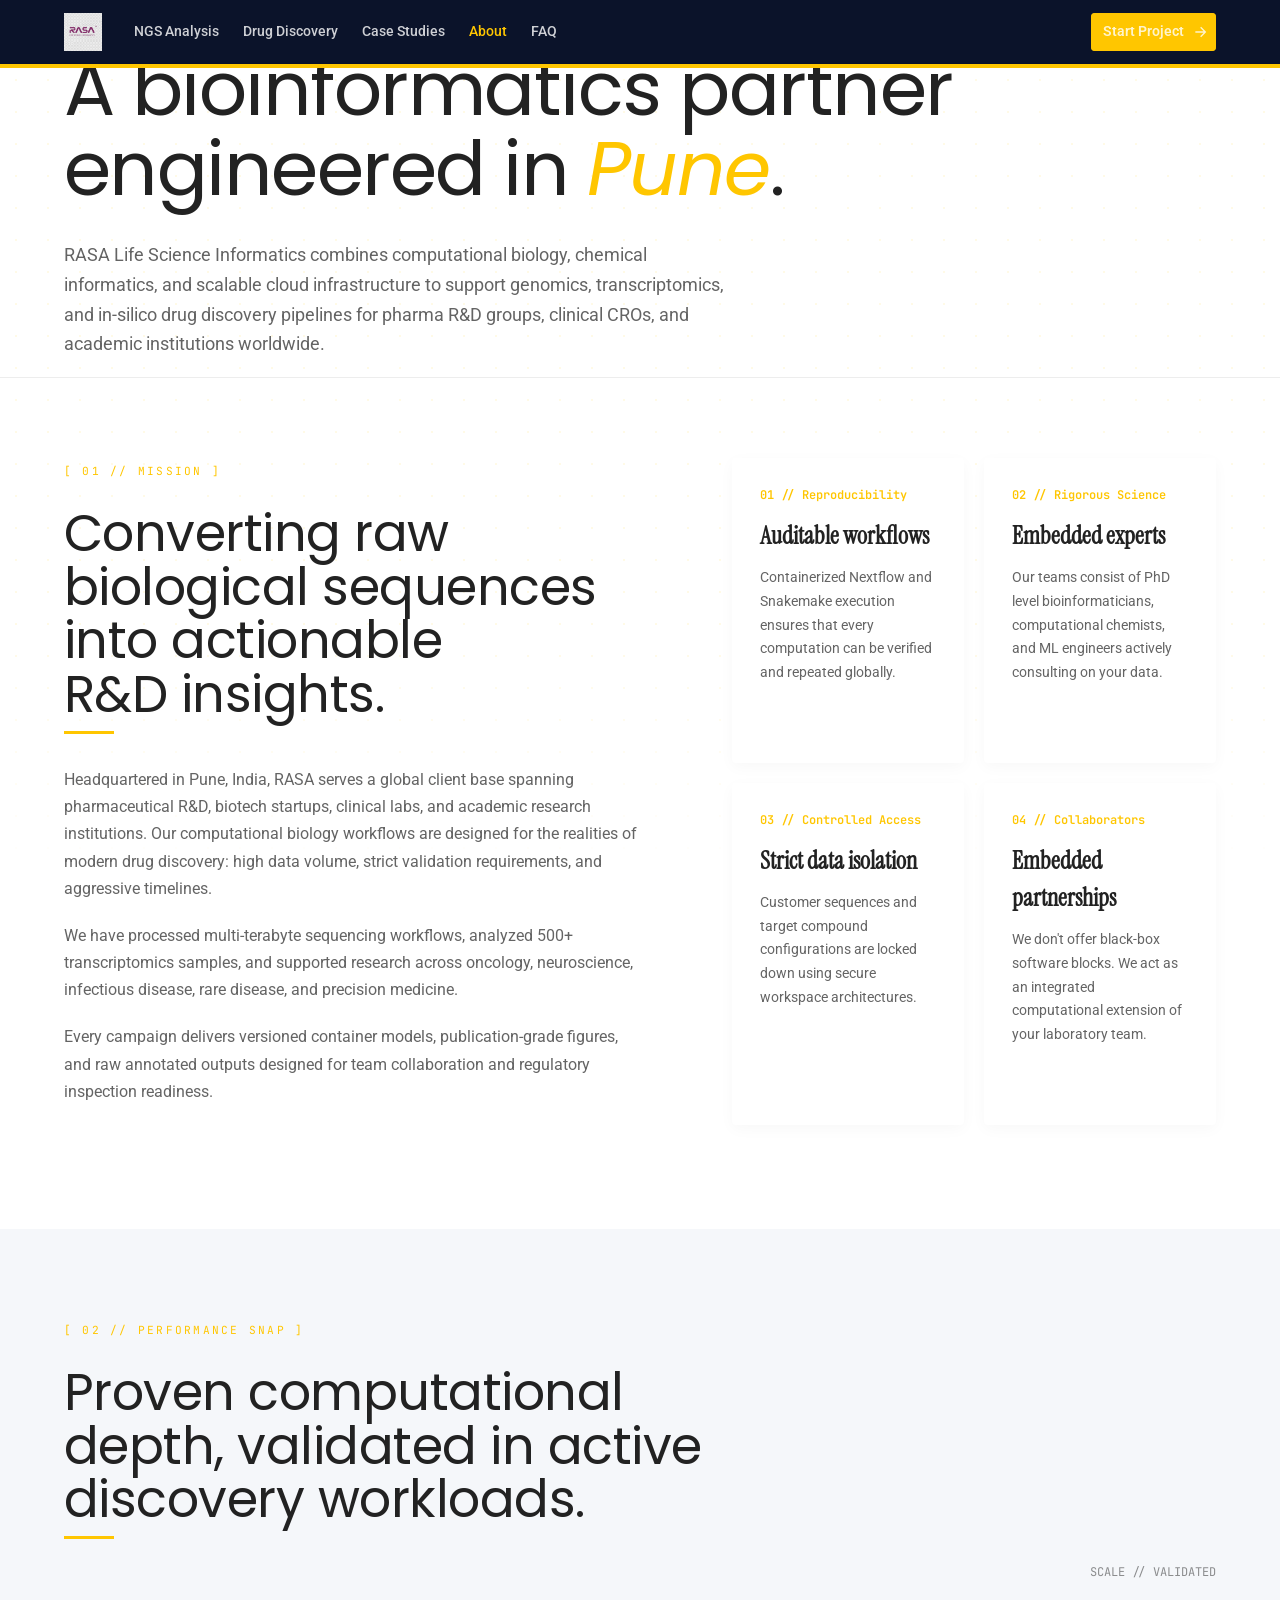
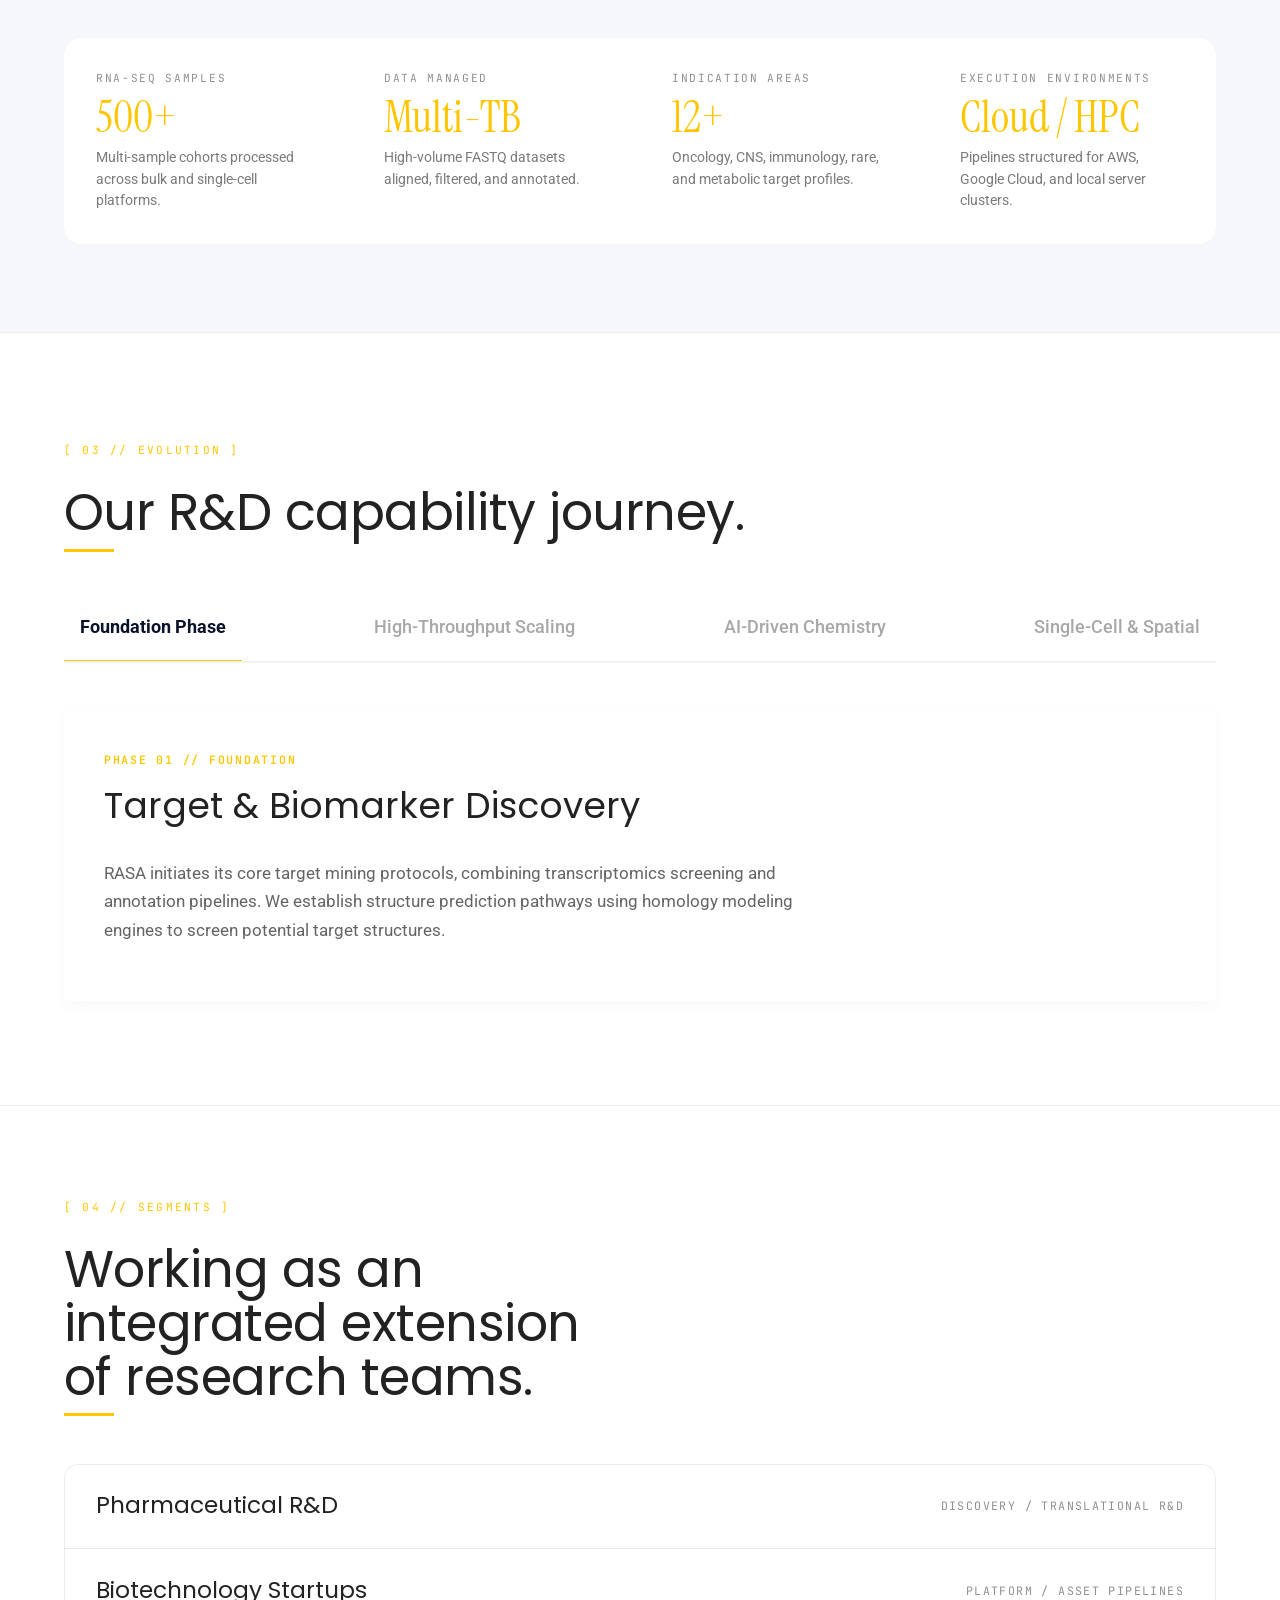
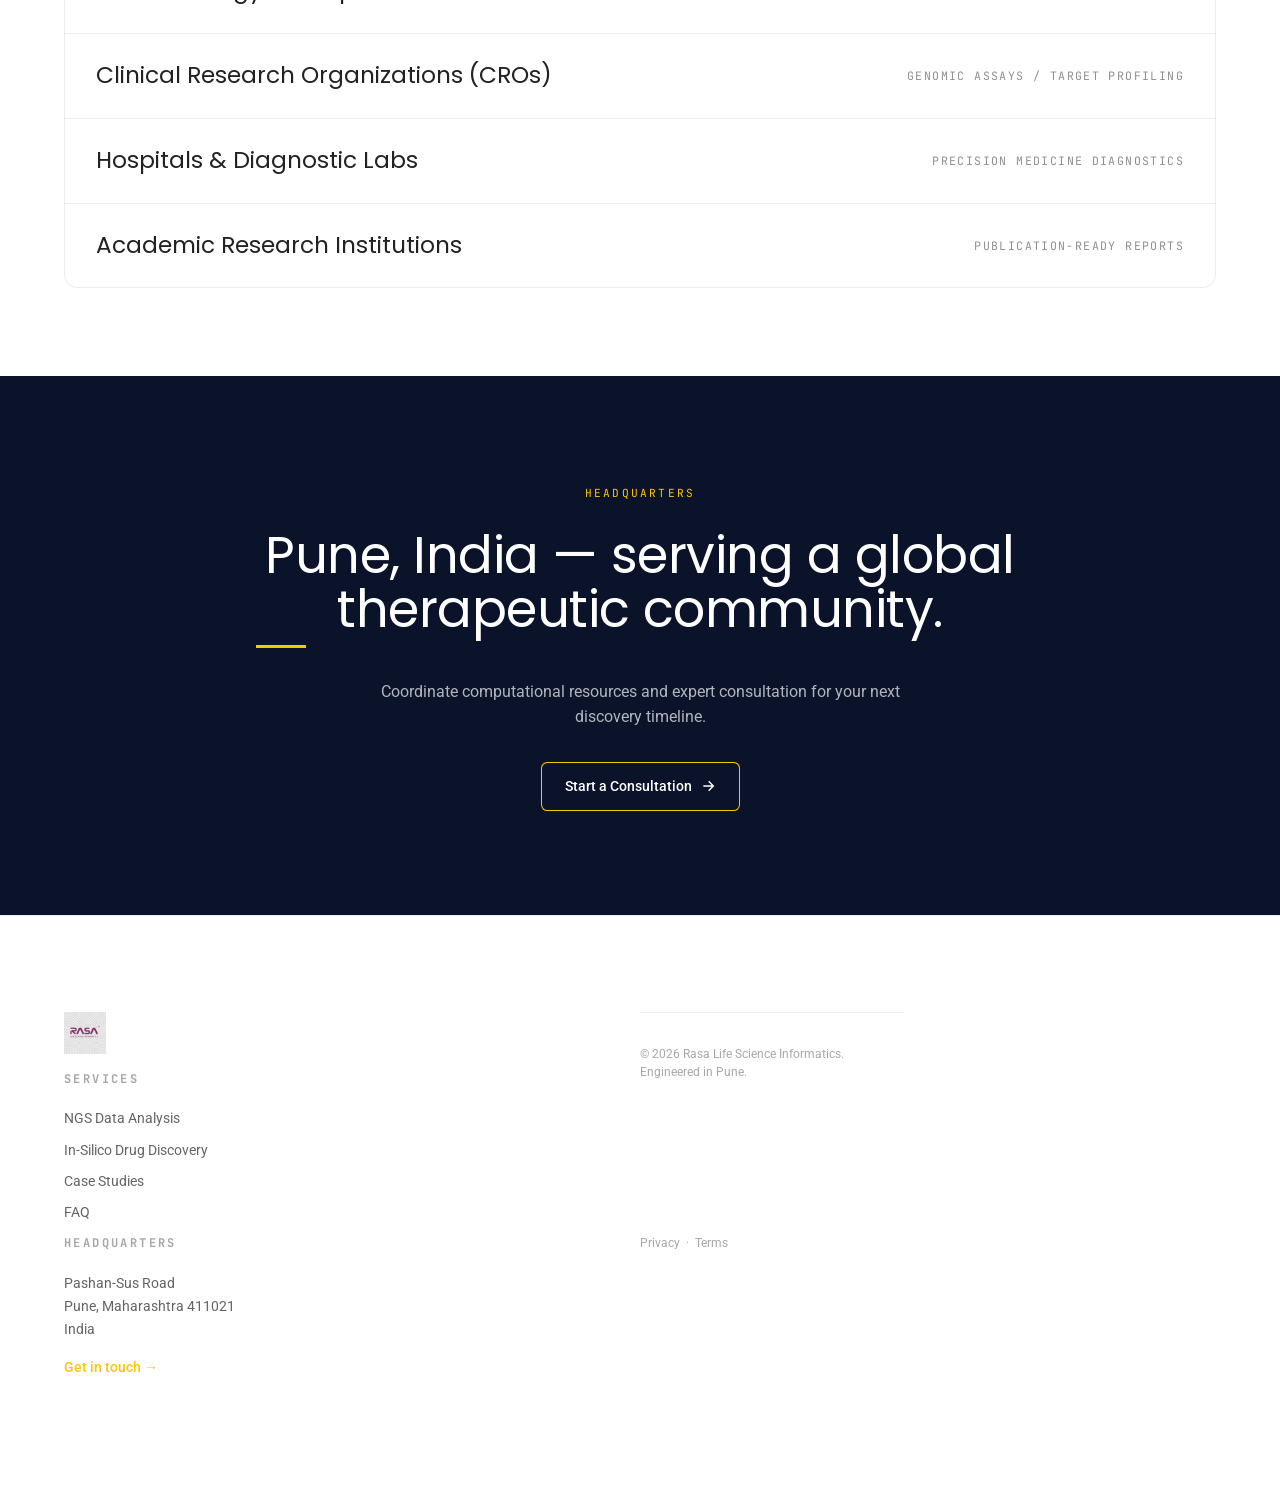
==== about.html @ 93c73415 "Initial commit of RASA LSI - Eduma Theme Clone" ====
<!DOCTYPE html>
<html lang="en">
<head>
  <meta charset="UTF-8">
  <meta name="viewport" content="width=device-width, initial-scale=1.0">
  <title>About Us & Computational Biology R&D | RASA LSI</title>
  <meta name="description" content="Meet RASA Life Science Informatics, a leading bioinformatics company in Pune, India, providing computational biology, molecular modeling, and genomics consulting.">
  <link rel="icon" type="image/svg+xml" href="favicon.svg">
  <link rel="preconnect" href="https://fonts.googleapis.com">
  <link rel="preconnect" href="https://fonts.gstatic.com" crossorigin>
  <link href="https://fonts.googleapis.com/css2?family=Instrument+Serif:ital@0;1&family=Inter:wght@300;400;500;600;700&family=JetBrains+Mono:wght@400;500&display=swap" rel="stylesheet">
  <link rel="stylesheet" href="theme.css">
</head>
<body class="rasa">
  <!--
================================================================
  RASA LSI — ABOUT PAGE
  WordPress Custom HTML block. Self-contained.
  Design system: "Academic Precision" — cream + ink + forest leaf
================================================================
-->







<!-- =============== HEADER =============== -->
<header class="rasa rasa-header">
  <div class="rasa-header__inner">
    <div class="rasa-header__group">
      <a href="index.html" class="rasa-brand"><img src="logo.png" alt="RASA LSI Logo" style="height: 38px; width: auto; display: block; object-fit: contain; margin: 0;"></a>
      <nav class="rasa-nav" aria-label="Primary Nav">
        <a href="services-ngs.html">NGS Analysis</a>
        <a href="services-drug-discovery.html">Drug Discovery</a>
        <a href="case-studies.html">Case Studies</a>
        <a href="about.html" class="is-active">About</a>
        <a href="faq.html">FAQ</a>
      </nav>
    </div>
    <a href="contact.html" class="rasa-cta-btn">
      Start Project
      <svg viewBox="0 0 24 24" fill="none" stroke="currentColor" stroke-width="2" aria-hidden="true"><path d="M5 12h14M13 5l7 7-7 7"/></svg>
    </a>
  </div>
</header>

<!-- =============== MAIN =============== -->
<main class="rasa rasa-page">

  <!-- PAGE HERO -->
  <section class="rasa-pagehero">
    <div class="rasa-grid-bg" aria-hidden="true"></div>
    <div class="container">
      <div class="rasa-reveal">
        <span class="rasa-eyebrow">[ 00 // Corporate Identity ] <span class="rasa-eyebrow__rule"></span></span>
      </div>
      <h1 class="rasa-pagehero__h rasa-reveal" data-delay="1">
        A bioinformatics partner engineered in <span class="serif italic leaf">Pune</span>.
      </h1>
      <p class="rasa-pagehero__lede rasa-reveal" data-delay="2">
        RASA Life Science Informatics combines computational biology, chemical informatics, and scalable cloud infrastructure to support genomics, transcriptomics, and in-silico drug discovery pipelines for pharma R&amp;D groups, clinical CROs, and academic institutions worldwide.
      </p>
    </div>
  </section>

  <!-- MANDATE -->
  <section class="rasa-section" style="padding: 5rem 0 6.5rem; border-top: 1px solid var(--border);">
    <div class="container rasa-mandate">
      <div class="rasa-reveal">
        <span class="rasa-eyebrow">[ 01 // Mission ]</span>
        <h2 class="rasa-h2" style="margin: 1.5rem 0 2rem; max-width: 20ch;">Converting raw biological sequences into actionable R&amp;D insights.</h2>
        <p>Headquartered in Pune, India, RASA serves a global client base spanning pharmaceutical R&amp;D, biotech startups, clinical labs, and academic research institutions. Our computational biology workflows are designed for the realities of modern drug discovery: high data volume, strict validation requirements, and aggressive timelines.</p>
        <p>We have processed multi-terabyte sequencing workflows, analyzed 500+ transcriptomics samples, and supported research across oncology, neuroscience, infectious disease, rare disease, and precision medicine.</p>
        <p>Every campaign delivers versioned container models, publication-grade figures, and raw annotated outputs designed for team collaboration and regulatory inspection readiness.</p>
      </div>

      <div class="rasa-principles rasa-reveal" data-delay="1">
        <div class="rasa-principle">
          <span class="rasa-principle__n">01 // Reproducibility</span>
          <h3 class="rasa-principle__t">Auditable workflows</h3>
          <p class="rasa-principle__b">Containerized Nextflow and Snakemake execution ensures that every computation can be verified and repeated globally.</p>
        </div>
        <div class="rasa-principle">
          <span class="rasa-principle__n">02 // Rigorous Science</span>
          <h3 class="rasa-principle__t">Embedded experts</h3>
          <p class="rasa-principle__b">Our teams consist of PhD level bioinformaticians, computational chemists, and ML engineers actively consulting on your data.</p>
        </div>
        <div class="rasa-principle">
          <span class="rasa-principle__n">03 // Controlled Access</span>
          <h3 class="rasa-principle__t">Strict data isolation</h3>
          <p class="rasa-principle__b">Customer sequences and target compound configurations are locked down using secure workspace architectures.</p>
        </div>
        <div class="rasa-principle">
          <span class="rasa-principle__n">04 // Collaborators</span>
          <h3 class="rasa-principle__t">Embedded partnerships</h3>
          <p class="rasa-principle__b">We don't offer black-box software blocks. We act as an integrated computational extension of your laboratory team.</p>
        </div>
      </div>
    </div>
  </section>

  <!-- CAPABILITY SNAPSHOT -->
  <section class="rasa-section rasa-section--muted">
    <div class="container">
      <div class="rasa-reveal" style="display: flex; align-items: flex-end; justify-content: space-between; flex-wrap: wrap; gap: 1.5rem; margin-bottom: 3.5rem;">
        <div>
          <span class="rasa-eyebrow">[ 02 // Performance Snap ]</span>
          <h2 class="rasa-h2" style="margin-top: 1.5rem; max-width: 24ch;">Proven computational depth, validated in active discovery workloads.</h2>
        </div>
        <span class="mono" style="font-size: 0.75rem; color: var(--foreground-50);">SCALE // VALIDATED</span>
      </div>
      <div class="rasa-expertise rasa-reveal" data-delay="1">
        <div>
          <div class="rasa-expertise__lbl">RNA-Seq Samples</div>
          <div class="rasa-expertise__v">500+</div>
          <div class="rasa-expertise__d">Multi-sample cohorts processed across bulk and single-cell platforms.</div>
        </div>
        <div>
          <div class="rasa-expertise__lbl">Data Managed</div>
          <div class="rasa-expertise__v">Multi-TB</div>
          <div class="rasa-expertise__d">High-volume FASTQ datasets aligned, filtered, and annotated.</div>
        </div>
        <div>
          <div class="rasa-expertise__lbl">Indication Areas</div>
          <div class="rasa-expertise__v">12+</div>
          <div class="rasa-expertise__d">Oncology, CNS, immunology, rare, and metabolic target profiles.</div>
        </div>
        <div>
          <div class="rasa-expertise__lbl">Execution Environments</div>
          <div class="rasa-expertise__v">Cloud / HPC</div>
          <div class="rasa-expertise__d">Pipelines structured for AWS, Google Cloud, and local server clusters.</div>
        </div>
      </div>
    </div>
  </section>

  <!-- CAPABILITY TIMELINE -->
  <section class="rasa-timeline-section">
    <div class="container">
      <div class="rasa-reveal">
        <span class="rasa-eyebrow">[ 03 // Evolution ]</span>
        <h2 class="rasa-h2" style="margin: 1.5rem 0 3.5rem;">Our R&amp;D capability journey.</h2>
      </div>

      <div class="rasa-timeline-container rasa-reveal" data-delay="1">
        <!-- Interactive Year Tabs -->
        <div class="rasa-timeline-years" role="tablist">
          <button class="rasa-timeline-year-btn is-active" data-phase="01" role="tab" aria-selected="true">Foundation Phase</button>
          <button class="rasa-timeline-year-btn" data-phase="02" role="tab" aria-selected="false">High-Throughput Scaling</button>
          <button class="rasa-timeline-year-btn" data-phase="03" role="tab" aria-selected="false">AI-Driven Chemistry</button>
          <button class="rasa-timeline-year-btn" data-phase="04" role="tab" aria-selected="false">Single-Cell &amp; Spatial</button>
        </div>

        <!-- Details Card -->
        <div class="rasa-timeline-card" id="timeline-card">
          <span class="rasa-timeline-card__phase" id="card-phase">Phase 01 // Foundation</span>
          <h3 class="rasa-timeline-card__title" id="card-title">Target &amp; Biomarker Discovery</h3>
          <p class="rasa-timeline-card__desc" id="card-desc">
            RASA initiates its core target mining protocols, combining transcriptomics screening and annotation pipelines. We establish structure prediction pathways using homology modeling engines to screen potential target structures.
          </p>
        </div>
      </div>
    </div>
  </section>

  <!-- SECTORS WE SERVE -->
  <section class="rasa-section" style="border-top: 1px solid var(--border);">
    <div class="container">
      <div class="rasa-reveal">
        <span class="rasa-eyebrow">[ 04 // Segments ]</span>
        <h2 class="rasa-h2" style="margin: 1.5rem 0 3rem; max-width: 22ch;">Working as an integrated extension of research teams.</h2>
      </div>
      <div class="rasa-sectors rasa-reveal" data-delay="1">
        <div class="rasa-sector-row">
          <span class="rasa-sector-row__name">Pharmaceutical R&amp;D</span>
          <span class="rasa-sector-row__meta">Discovery / Translational R&amp;D</span>
        </div>
        <div class="rasa-sector-row">
          <span class="rasa-sector-row__name">Biotechnology Startups</span>
          <span class="rasa-sector-row__meta">Platform / Asset Pipelines</span>
        </div>
        <div class="rasa-sector-row">
          <span class="rasa-sector-row__name">Clinical Research Organizations (CROs)</span>
          <span class="rasa-sector-row__meta">Genomic Assays / Target Profiling</span>
        </div>
        <div class="rasa-sector-row">
          <span class="rasa-sector-row__name">Hospitals &amp; Diagnostic Labs</span>
          <span class="rasa-sector-row__meta">Precision Medicine Diagnostics</span>
        </div>
        <div class="rasa-sector-row">
          <span class="rasa-sector-row__name">Academic Research Institutions</span>
          <span class="rasa-sector-row__meta">Publication-Ready Reports</span>
        </div>
      </div>
    </div>
  </section>

  <!-- HQ + CTA -->
  <section class="rasa-section rasa-section--ink" style="padding: 6.5rem 0; text-align: center;">
    <div class="container">
      <div class="rasa-reveal">
        <span class="rasa-eyebrow" style="color: var(--leaf);">Headquarters</span>
        <h2 class="rasa-h2" style="margin: 1.5rem auto 2rem; color: var(--cream); max-width: 24ch;">Pune, India — serving a global therapeutic community.</h2>
        <p style="color: rgba(248,249,250,0.7); max-width: 60ch; margin: 0 auto 2rem;">
          Coordinate computational resources and expert consultation for your next discovery timeline.
        </p>
        <a href="contact.html" class="rasa-btn rasa-btn--primary">
          Start a Consultation
          <svg viewBox="0 0 24 24" fill="none" stroke="currentColor" stroke-width="2" aria-hidden="true"><path d="M5 12h14M13 5l7 7-7 7"/></svg>
        </a>
      </div>
    </div>
  </section>
</main>

<!-- =============== FOOTER =============== -->
<footer class="rasa rasa-footer">
  <div class="container">
    <div class="rasa-footer__grid">
      <div>
        <div class="rasa-footer__brand"><img src="logo.png" alt="RASA LSI Logo" style="height: 42px; width: auto; display: block; object-fit: contain;"></div>
      <div>
        <h4>Services</h4>
        <a href="services-ngs.html">NGS Data Analysis</a>
        <a href="services-drug-discovery.html">In-Silico Drug Discovery</a>
        <a href="case-studies.html">Case Studies</a>
        <a href="faq.html">FAQ</a>
      </div>
      <div>
        <h4>Headquarters</h4>
        <p style="font-size: 0.875rem; color: var(--foreground-70); line-height: 1.65; margin: 0 0 1rem;">
          Pashan-Sus Road<br>
          Pune, Maharashtra 411021<br>
          India
        </p>
        <a href="contact.html" style="font-weight: 500; color: var(--leaf);">Get in touch →</a>
      </div>
    </div>
    <div class="rasa-footer__bottom">
      <span>© <span id="rasa-year">2026</span> Rasa Life Science Informatics. Engineered in Pune.</span>
      <span><a href="/privacy">Privacy</a> &nbsp;·&nbsp; <a href="/terms">Terms</a></span>
    </div>
  </div>
</footer>
  <script>

(function () {
  var y = document.getElementById('rasa-year');
  if (y) y.textContent = new Date().getFullYear();

    // Active navigation link detection
  try {
    var path = window.location.pathname;
    var page = path.split('/').pop();
    if (!page || page === '') page = 'index.html';
    document.querySelectorAll('.rasa-nav a').forEach(function (a) {
      a.classList.remove('is-active');
      var href = a.getAttribute('href').split('#')[0].split('/').pop();
      if (href === page) a.classList.add('is-active');
    });
  } catch (e) {}

  // Reveal animations on scroll
  var reveals = document.querySelectorAll('.rasa-reveal');
  var ioReveal = new IntersectionObserver(function (entries) {
    entries.forEach(function (e) {
      if (e.isIntersecting) {
        e.target.classList.add('is-visible');
        ioReveal.unobserve(e.target);
      }
    });
  }, { threshold: 0.1 });
  reveals.forEach(function (el) { ioReveal.observe(el); });

  // Interactive Capability Timeline data
  var timelineData = {
    "01": {
      phase: "Phase 01 // Foundation",
      title: "Target &amp; Biomarker Discovery",
      desc: "RASA initiates its core target mining protocols, combining transcriptomics screening and annotation pipelines. We establish structure prediction pathways using homology modeling engines to screen potential target structures."
    },
    "02": {
      phase: "Phase 02 // High-Throughput Scaling",
      title: "Containerized Workflows",
      desc: "We migrate core workflows to Nextflow and Snakemake pipelines. This containerization (Docker &amp; Singularity) allows us to run large cohort-scale WGS and RNA-seq campaigns with complete computational reproducibility."
    },
    "03": {
      phase: "Phase 03 // AI-Driven Chemistry",
      title: "Generative De Novo Design",
      desc: "Integration of generative models (GANs, VAEs, and reinforcement learning) to automate molecular design. We launch structure-guided fragment hopping pipelines to design patentable first-in-class assets from scratch."
    },
    "04": {
      phase: "Phase 04 // Single-Cell &amp; Spatial Precision",
      title: "Tissue &amp; Multimodal Integration",
      desc: "Establish high-resolution spatial transcriptomics and single-cell cellular profiling. We deconvolve tissue domain patterns and map ligand-receptor communication networks to profile the tumor microenvironment."
    }
  };

  // Timeline year switcher trigger
  var timelineButtons = document.querySelectorAll('.rasa-timeline-year-btn');
  var card = document.getElementById('timeline-card');
  var cardPhase = document.getElementById('card-phase');
  var cardTitle = document.getElementById('card-title');
  var cardDesc = document.getElementById('card-desc');

  timelineButtons.forEach(function (btn) {
    btn.addEventListener('click', function () {
      timelineButtons.forEach(function (b) {
        b.classList.remove('is-active');
        b.setAttribute('aria-selected', 'false');
      });
      btn.classList.add('is-active');
      btn.setAttribute('aria-selected', 'true');

      var phase = btn.getAttribute('data-phase');
      var data = timelineData[phase];

      if (data) {
        // Simple fade transition
        card.style.opacity = 0;
        card.style.transform = 'translateY(8px)';
        setTimeout(function () {
          cardPhase.innerHTML = data.phase;
          cardTitle.innerHTML = data.title;
          cardDesc.innerHTML = data.desc;
          card.style.opacity = 1;
          card.style.transform = 'translateY(0)';
        }, 150);
      }
    });
  });

})();

</script>
</body>
</html>
---- theme.css ----
@import url('https://fonts.googleapis.com/css2?family=Roboto:wght@300;400;500;700&family=Poppins:ital,wght@0,300..900;1,300..900&family=JetBrains+Mono:wght@400;500&display=swap');


/* ========================================== */

/* Theme: Education WP */

/* ========================================== */


html, body {
  margin: 0; padding: 0; background: #f8f9fa; scroll-behavior: smooth;
}

.rasa-page {
  min-height: 100vh;
}

.rasa,
.rasa *,
.rasa *::before,
.rasa *::after {
  box-sizing: border-box;
}

.rasa {
  /* Brand palette */
  --cream: #ffffff;
  --ink: #0b132a;
  --leaf: #ffc600;
  --leaf-hover: #e0af00;
  --leaf-soft: rgba(255, 198, 0, 0.1);
  --leaf-tint: rgba(255, 198, 0, 0.05);
  --surface: #f5f7fa;
  --foreground: #222222;
  --foreground-70: rgba(34, 34, 34, 0.70);
  --foreground-60: rgba(34, 34, 34, 0.60);
  --foreground-50: rgba(34, 34, 34, 0.50);
  --foreground-40: rgba(34, 34, 34, 0.40);
  --foreground-10: rgba(34, 34, 34, 0.10);
  --foreground-05: rgba(34, 34, 34, 0.05);
  --background: var(--cream);
  --border: rgba(0, 0, 0, 0.07);
  --radius: 0.25rem;

  font-family: 'Roboto', sans-serif;
  color: var(--foreground);
  background: var(--background);
  line-height: 1.55;
  -webkit-font-smoothing: antialiased;
  text-rendering: optimizeLegibility;
}

.rasa ::selection {
  background: rgba(255, 198, 0,0.18); color: var(--ink);
}

.rasa a {
  color: inherit; text-decoration: none;
}

.rasa img {
  max-width: 100%; height: auto; display: block;
}

.rasa button {
  font-family: inherit; cursor: pointer;
}

.rasa .container {
  max-width: 1200px; margin: 0 auto; padding: 0 1.5rem;
}

.rasa .serif {
  font-family: 'Poppins', sans-serif; font-weight: 400;
}

.rasa .mono {
  font-family: 'JetBrains Mono', ui-monospace, monospace;
}

.rasa .italic {
  font-style: italic;
}

.rasa .leaf {
  color: var(--leaf);
}

/* Header */
.rasa-header {
  position: fixed; top: 0; left: 0; right: 0; z-index: 100;
  background: rgba(248, 249, 250, 0.85);
  backdrop-filter: saturate(140%) blur(16px);
  -webkit-backdrop-filter: saturate(140%) blur(16px);
  box-shadow: inset 0 -1px 0 rgba(0, 0, 0, 0.05);
}

.rasa-header__inner {
  max-width: 1200px; margin: 0 auto; padding: 0 1.5rem;
  height: 64px; display: flex; align-items: center; justify-content: space-between;
}

.rasa-brand {
  display: inline-flex; align-items: center; gap: 0.5rem;
  font-family: 'Poppins', sans-serif;
  font-size: 1.5rem; letter-spacing: -0.02em; line-height: 1;
}

.rasa-brand__dot {
  width: 10px; height: 10px; border-radius: 999px; background: var(--leaf); display: inline-block;
}

.rasa-brand__leaf {
  color: var(--leaf);
}

.rasa-nav {
  display: none; gap: 1.5rem; font-size: 0.875rem; font-weight: 500;
}

.rasa-nav a {
  color: var(--foreground-70); transition: color 0.15s;
}

.rasa-nav a:hover, .rasa-nav a.is-active {
  color: var(--foreground);
}

.rasa-cta-btn {
  display: inline-flex; align-items: center; gap: 0.5rem;
  background: var(--leaf); color: var(--cream);
  font-size: 0.875rem; font-weight: 500;
  padding: 0.5rem 0.5rem 0.5rem 0.75rem; border-radius: 0.4rem;
  box-shadow: inset 0 0 0 1px rgba(255, 198, 0,0.8);
  transition: background 0.2s, transform 0.2s;
}

.rasa-cta-btn:hover {
  background: var(--leaf-hover); transform: translateY(-1px);
}

.rasa-cta-btn svg {
  width: 16px; height: 16px;
}

@media (min-width: 900px) {
  .rasa-nav { display: inline-flex;
}

.rasa-header__inner {
  gap: 2rem;
}

.rasa-header__group {
  display: flex; gap: 2rem; align-items: center;
}

}
@media (max-width: 899px) {
  .rasa-header__group { display: flex; gap: 0.5rem; align-items: center;
}

}

/* Buttons */
.rasa-btn {
  display: inline-flex; align-items: center; gap: 0.5rem;
  font-size: 0.875rem; font-weight: 500;
  padding: 0.75rem 1.25rem; border-radius: 0.4rem;
  border: none; transition: filter 0.2s, background 0.2s, color 0.2s, box-shadow 0.2s, transform 0.2s;
}

.rasa-btn--primary {
  background: var(--leaf); color: var(--cream); box-shadow: inset 0 0 0 1px var(--leaf);
}

.rasa-btn--primary:hover {
  background: var(--leaf-hover); transform: translateY(-1px);
}

.rasa-btn--ghost {
  background: transparent; color: var(--foreground-70); box-shadow: inset 0 0 0 1px var(--foreground-10);
}

.rasa-btn--ghost:hover {
  color: var(--foreground); box-shadow: inset 0 0 0 1px rgba(0,0,0,0.25); background: rgba(0,0,0,0.02);
}

.rasa-btn svg {
  width: 16px; height: 16px;
}

/* Sections */
.rasa-section {
  padding: 5.5rem 0; position: relative;
}

.rasa-section--lg {
  padding: 8.5rem 0;
}

.rasa-section--muted {
  background: var(--surface);
}

.rasa-section--ink {
  background: var(--ink); color: var(--cream);
}

.rasa-section--ink .rasa-eyebrow {
  color: var(--leaf);
}

.rasa-section--ink .rasa-muted-text {
  color: rgba(248,249,250,0.7);
}

/* Eyebrow label */
.rasa-eyebrow {
  display: inline-flex; align-items: center; gap: 0.75rem;
  font-family: 'JetBrains Mono', monospace;
  font-size: 0.7rem; text-transform: uppercase;
  letter-spacing: 0.2em; color: var(--leaf);
}

.rasa-eyebrow__rule {
  display: inline-block; width: 80px; height: 1px; background: rgba(34, 34, 34,0.10);
}

.rasa-section--ink .rasa-eyebrow__rule {
  background: rgba(248,249,250,0.15);
}

.rasa-eyebrow__pulse {
  display: inline-block; width: 8px; height: 8px; border-radius: 999px; background: var(--leaf);
  animation: rasaPulse 2.5s ease-in-out infinite;
}

@keyframes rasaPulse {
  0%,100% { opacity: 1; transform: scale(1);
}

50% {
  opacity: 0.5; transform: scale(1.3);
}

}

/* Headings */
.rasa-h1 {
  font-family: 'Instrument Serif', Georgia, serif; font-weight: 400; font-size: clamp(2.75rem, 6.5vw, 5.75rem); line-height: 0.95; letter-spacing: -0.02em; text-wrap: balance;
}

.rasa-h2 {
  font-family: 'Poppins', sans-serif; font-weight: 400; font-size: clamp(2.25rem, 4.5vw, 3.5rem); line-height: 1.05; letter-spacing: -0.01em; text-wrap: balance;
}

.rasa-h3 {
  font-family: 'Poppins', sans-serif; font-weight: 400; font-size: 1.6rem; line-height: 1.25;
}

.rasa-lede {
  font-size: 1.125rem; color: var(--foreground-70); line-height: 1.65; max-width: 64ch; text-wrap: pretty;
}

/* Grid backdrop */
.rasa-grid-bg {
  position: absolute; inset: 0; z-index: 0; pointer-events: none;
  background-image: radial-gradient(circle, rgba(255, 198, 0,0.15) 1px, transparent 1px);
  background-size: 32px 32px; opacity: 0.65;
  mask-image: linear-gradient(to bottom, black 0%, black 70%, transparent 100%);
  -webkit-mask-image: linear-gradient(to bottom, black 0%, black 70%, transparent 100%);
}

.rasa-section > .container {
  position: relative; z-index: 1;
}

/* Reveal Animations */
.rasa-reveal {
  opacity: 0;
  transform: translateY(24px);
  transition: opacity 0.85s cubic-bezier(0.16, 1, 0.3, 1), transform 0.85s cubic-bezier(0.16, 1, 0.3, 1);
}

.rasa-reveal.is-visible {
  opacity: 1;
  transform: translateY(0);
}

.rasa-reveal[data-delay="1"] {
  transition-delay: 0.1s;
}

.rasa-reveal[data-delay="2"] {
  transition-delay: 0.2s;
}

.rasa-reveal[data-delay="3"] {
  transition-delay: 0.3s;
}

.rasa-reveal[data-delay="4"] {
  transition-delay: 0.4s;
}

/* Hero */
.rasa-hero {
  padding: 7rem 0 6rem; position: relative; overflow: hidden;
}

.rasa-hero__grid {
  display: grid; grid-template-columns: 1fr; gap: 4rem; align-items: center;
}

@media (min-width: 1000px) {
  .rasa-hero__grid { grid-template-columns: 1.2fr 1fr; gap: 4rem;
}

}
.rasa-hero__copy {
  display: flex; flex-direction: column; gap: 2rem;
}

.rasa-hero__art {
  position: relative; aspect-ratio: 1/1; max-width: 480px; width: 100%; margin: 0 auto;
  border-radius: 50%; display: flex; align-items: center; justify-content: center;
}

.rasa-hero__art::before {
  content: ""; position: absolute; inset: 0rem; background: rgba(255, 198, 0, 0.05); filter: blur(50px); border-radius: 50%; z-index: 0;
}

/* Dynamic Interactive SVG Network Canvas */
.rasa-network-canvas {
  position: relative; z-index: 1; width: 100%; height: 100%;
  border-radius: 50%; background: radial-gradient(circle, rgba(255,255,255,0.85) 0%, rgba(248,249,250,0.2) 100%);
  border: 1px solid rgba(255, 198, 0, 0.1);
  box-shadow: inset 0 0 40px rgba(255, 198, 0, 0.04), 0 20px 50px -25px rgba(255, 198, 0, 0.15);
  cursor: grab;
}

.rasa-network-canvas:active {
  cursor: grabbing;
}

/* Metrics band */
.rasa-metrics {
  display: grid; gap: 2.5rem; grid-template-columns: repeat(2, 1fr);
}

@media (min-width: 900px) {
  .rasa-metrics { grid-template-columns: repeat(4, 1fr);
}

}
.rasa-metric__idx {
  font-family: 'JetBrains Mono', monospace; font-size: 0.75rem; color: var(--leaf); margin-bottom: 0.25rem;
}

.rasa-metric__value {
  font-family: 'Instrument Serif', Georgia, serif; font-size: 3rem; line-height: 1; color: var(--cream); font-variant-numeric: tabular-nums;
}

.rasa-metric__label {
  display: block; margin-top: 0.5rem; font-size: 0.75rem; text-transform: uppercase; letter-spacing: 0.15em; color: rgba(248,249,250,0.6);
}

/* Interactive Tabs Section */
.rasa-tabs-nav {
  display: inline-flex; background: var(--surface); padding: 0.35rem; border-radius: 0.5rem;
  border: 1px solid var(--border); position: relative; gap: 0.25rem; margin-bottom: 3.5rem;
}

.rasa-tab-btn {
  background: none; border: none; padding: 0.6rem 1.5rem; font-size: 0.85rem; font-weight: 600;
  color: var(--foreground-70); border-radius: 0.35rem; transition: color 0.25s, background 0.25s;
  font-family: inherit; z-index: 2; position: relative;
}

.rasa-tab-btn.is-active {
  color: var(--cream); background: var(--leaf);
}

.rasa-tab-panel {
  display: none; animation: rasaFadeIn 0.5s ease forwards;
}

.rasa-tab-panel.is-active {
  display: block;
}

@keyframes rasaFadeIn {
  from { opacity: 0; transform: translateY(10px);
}

to {
  opacity: 1; transform: translateY(0);
}

}

.rasa-services-grid {
  display: grid; gap: 1.5rem; grid-template-columns: 1fr;
}

@media (min-width: 700px) {
  .rasa-services-grid { grid-template-columns: repeat(2, 1fr);
}

}
@media (min-width: 1000px) {
  .rasa-services-grid { grid-template-columns: repeat(3, 1fr);
}

}

.rasa-card {
  display: flex; flex-direction: column; gap: 1.25rem;
  background: var(--cream); padding: 2rem; border-radius: 0.85rem;
  box-shadow: inset 0 0 0 1px var(--border);
  transition: transform 0.25s, box-shadow 0.25s, border-color 0.25s;
  position: relative; overflow: hidden;
}

.rasa-card::before {
  content: ""; position: absolute; inset: 0; background: linear-gradient(135deg, transparent 75%, rgba(255, 198, 0, 0.03));
  pointer-events: none;
}

.rasa-card:hover {
  transform: translateY(-4px);
  box-shadow: inset 0 0 0 1px rgba(255, 198, 0, 0.25), 0 16px 36px -18px rgba(255, 198, 0, 0.18);
}

.rasa-card__icon-wrap {
  width: 44px; height: 44px; border-radius: 0.5rem; background: var(--leaf-soft);
  display: inline-flex; align-items: center; justify-content: center; transition: transform 0.3s;
}

.rasa-card:hover .rasa-card__icon-wrap {
  transform: scale(1.05) rotate(2deg);
}

.rasa-card__icon-wrap svg {
  width: 20px; height: 20px; stroke: var(--leaf); fill: none; stroke-width: 1.75;
}

.rasa-card__title {
  font-size: 1.35rem; font-weight: 600; margin: 0; letter-spacing: -0.01em;
}

.rasa-card__body {
  font-size: 0.875rem; color: var(--foreground-70); line-height: 1.65;
}

.rasa-card__more {
  margin-top: auto;
  font-family: 'JetBrains Mono', monospace;
  font-size: 0.75rem; text-transform: uppercase; letter-spacing: 0.15em;
  color: var(--leaf); display: inline-flex; align-items: center; gap: 0.35rem; font-weight: 500;
}

.rasa-card__more svg {
  width: 12px; height: 12px; transition: transform 0.2s;
}

.rasa-card:hover .rasa-card__more svg {
  transform: translateX(4px);
}

/* Pipeline section */
.rasa-pipe-grid {
  display: grid; gap: 4rem; grid-template-columns: 1fr; align-items: center;
}

@media (min-width: 1000px) {
  .rasa-pipe-grid { grid-template-columns: 1fr 1.1fr; gap: 5rem;
}

}
.rasa-pipe-list {
  display: flex; flex-direction: column; margin-top: 1.5rem;
}

.rasa-pipe-row {
  display: flex; gap: 1.5rem; padding: 1.5rem 0; border-top: 1px solid var(--border);
  transition: background 0.25s, padding-left 0.25s; border-radius: 0.35rem;
}

.rasa-pipe-row:hover {
  background: var(--leaf-tint); padding-left: 0.75rem;
}

.rasa-pipe-row__num {
  font-family: 'JetBrains Mono', monospace; font-size: 0.75rem; color: var(--leaf); padding-top: 0.25rem; min-width: 24px; font-weight: 500;
}

.rasa-pipe-row__title {
  font-size: 1.05rem; font-weight: 600;
}

.rasa-pipe-row__body {
  font-size: 0.875rem; color: var(--foreground-60); margin-top: 0.35rem; line-height: 1.6;
}

/* Interactive Tech Tooltips */
.rasa-tooltip-target {
  border-bottom: 1px dashed var(--leaf);
  cursor: help;
  position: relative;
  font-weight: 500;
}

.rasa-tooltip {
  position: absolute; bottom: 125%; left: 50%; transform: translateX(-50%) translateY(8px);
  background: var(--ink); color: var(--cream); font-family: 'Inter', sans-serif;
  font-size: 0.75rem; line-height: 1.4; padding: 0.5rem 0.75rem; border-radius: 0.35rem;
  width: 200px; text-align: center; pointer-events: none; opacity: 0;
  box-shadow: 0 8px 20px rgba(0,0,0,0.15); transition: opacity 0.2s, transform 0.2s;
  z-index: 100; font-weight: 400; text-transform: none; letter-spacing: normal;
}

.rasa-tooltip::after {
  content: ""; position: absolute; top: 100%; left: 50%; transform: translateX(-50%);
  border-width: 5px; border-style: solid; border-color: var(--ink) transparent transparent transparent;
}

.rasa-tooltip-target:hover .rasa-tooltip {
  opacity: 1; transform: translateX(-50%) translateY(0);
}

/* Platforms strip */
.rasa-platforms {
  padding: 4rem 0; border-top: 1px solid var(--border); border-bottom: 1px solid var(--border); background: var(--background);
}

.rasa-platforms__label {
  text-align: center; font-family: 'JetBrains Mono', monospace; font-size: 0.65rem; text-transform: uppercase; letter-spacing: 0.3em; color: var(--foreground-40); margin: 0 0 2rem;
}

.rasa-platforms__row {
  display: flex; flex-wrap: wrap; justify-content: space-around; align-items: center; gap: 1.5rem 2rem; opacity: 0.75;
}

.rasa-platforms__item {
  font-family: 'Instrument Serif', Georgia, serif; font-size: 1.35rem; color: var(--foreground-70); transition: color 0.2s;
}

.rasa-platforms__item:hover {
  color: var(--leaf);
}

/* CTA */
.rasa-cta {
  padding: 8rem 0; text-align: center; position: relative; overflow: hidden;
}

.rasa-cta__inner {
  max-width: 720px; margin: 0 auto; padding: 0 1.5rem; display: flex; flex-direction: column; align-items: center; gap: 1.75rem;
}

.rasa-cta__heading {
  font-family: 'Instrument Serif', Georgia, serif; font-size: clamp(2.5rem, 5vw, 4rem); line-height: 1.1; max-width: 22ch;
}

.rasa-cta__body {
  color: var(--foreground-70); max-width: 60ch; font-size: 1.05rem;
}

/* Footer */
.rasa-footer {
  background: var(--background); padding: 6rem 0 3rem; border-top: 1px solid var(--border);
}

.rasa-footer__grid {
  display: grid; gap: 3rem; grid-template-columns: 1fr; margin-bottom: 4rem;
}

@media (min-width: 700px) {
  .rasa-footer__grid { grid-template-columns: repeat(2, 1fr);
}

}
@media (min-width: 1000px) {
  .rasa-footer__grid { grid-template-columns: 2fr 1fr 1fr;
}

}
.rasa-footer h4 {
  font-family: 'JetBrains Mono', monospace; font-size: 0.75rem; text-transform: uppercase; letter-spacing: 0.2em; color: var(--foreground-40); margin: 0 0 1.25rem;
}

.rasa-footer a {
  display: block; font-size: 0.875rem; color: var(--foreground-70); margin-bottom: 0.6rem; transition: color 0.15s;
}

.rasa-footer a:hover {
  color: var(--foreground);
}

.rasa-footer__brand {
  font-family: 'Poppins', sans-serif; font-size: 1.875rem; margin-bottom: 1rem;
}

.rasa-footer__desc {
  font-size: 0.875rem; color: var(--foreground-60); line-height: 1.65; max-width: 48ch; margin-bottom: 1.25rem;
}

.rasa-footer__email {
  font-size: 1.125rem; font-weight: 500; color: var(--foreground);
}

.rasa-footer__email:hover {
  color: var(--leaf);
}

.rasa-footer__bottom {
  padding-top: 2rem; border-top: 1px solid var(--border); display: flex; flex-wrap: wrap; gap: 1rem; justify-content: space-between;
}

.rasa-footer__bottom span, .rasa-footer__bottom a {
  font-size: 0.75rem; color: var(--foreground-40); margin: 0; display: inline;
}

.rasa {
  /* Brand palette */
  --cream: #ffffff;
  --ink: #0b132a;
  --leaf: #ffc600;
  --leaf-hover: #e0af00;
  --leaf-soft: rgba(255, 198, 0, 0.1);
  --leaf-tint: rgba(255, 198, 0, 0.05);
  --surface: #f5f7fa;
  --foreground: #222222;
  --foreground-70: rgba(34, 34, 34, 0.70);
  --foreground-60: rgba(34, 34, 34, 0.60);
  --foreground-50: rgba(34, 34, 34, 0.50);
  --foreground-40: rgba(34, 34, 34, 0.40);
  --foreground-10: rgba(34, 34, 34, 0.10);
  --foreground-05: rgba(34, 34, 34, 0.05);
  --background: var(--cream);
  --border: rgba(0, 0, 0, 0.07);
  --radius: 0.25rem;

  font-family: 'Roboto', sans-serif;
  color: var(--foreground);
  background: var(--background);
  line-height: 1.55;
  -webkit-font-smoothing: antialiased;
}

.rasa .serif {
  font-family: 'Poppins', sans-serif; font-weight: 400;
}

.rasa .mono {
  font-family: 'JetBrains Mono', monospace;
}

}

/* Page Hero */
.rasa-pagehero {
  position: relative; padding: 7.5rem 0 4.5rem; overflow: hidden;
}

.rasa-grid-bg {
  position: absolute; inset: 0; z-index: 0; pointer-events: none;
  background-image: radial-gradient(circle, rgba(255, 198, 0,0.15) 1px, transparent 1px);
  background-size: 32px 32px; opacity: 0.65;
  mask-image: linear-gradient(to bottom, black 0%, black 70%, transparent 100%);
  -webkit-mask-image: linear-gradient(to bottom, black 0%, black 70%, transparent 100%);
}

.rasa-pagehero .container {
  position: relative; z-index: 1;
}

.rasa-pagehero__h {
  font-family: 'Poppins', sans-serif; font-weight: 400; font-size: clamp(2.75rem, 6vw, 4.75rem); line-height: 1.05; letter-spacing: -0.02em; text-wrap: balance; max-width: 24ch; margin: 1.5rem 0 2rem;
}

.rasa-pagehero__lede {
  font-size: 1.125rem; color: var(--foreground-70); line-height: 1.65; max-width: 68ch; text-wrap: pretty;
}

/* Buttons */
.rasa-btn {
  display: inline-flex; align-items: center; gap: 0.5rem;
  font-size: 0.875rem; font-weight: 500;
  padding: 0.75rem 1.25rem; border-radius: 0.4rem;
  border: none; transition: filter 0.2s, background 0.2s, color 0.2s, box-shadow 0.2s, transform 0.2s;
}

.rasa-reveal[data-delay="1"] {
  transition-delay: 0.08s;
}

.rasa-reveal[data-delay="2"] {
  transition-delay: 0.16s;
}

/* Headings */
.rasa-h2 {
  font-family: 'Instrument Serif', Georgia, serif; font-weight: 400; font-size: clamp(2rem, 4vw, 3.25rem); line-height: 1.05; letter-spacing: -0.01em; text-wrap: balance;
}

.rasa-h3 {
  font-family: 'Poppins', sans-serif; font-weight: 400; font-size: 1.6rem; line-height: 1.2;
}

.rasa-lede {
  font-size: 1.05rem; color: var(--foreground-70); line-height: 1.65; max-width: 64ch; text-wrap: pretty;
}

/* Modality Grid (8-up overview) */
.rasa-modalities {
  display: grid; gap: 1px; grid-template-columns: 1fr;
  background: rgba(0,0,0,0.08); box-shadow: inset 0 0 0 1px var(--border);
  border-radius: 0.85rem; overflow: hidden; margin-top: 3.5rem;
}

@media (min-width: 700px) {
  .rasa-modalities { grid-template-columns: repeat(2, 1fr);
}

}
@media (min-width: 1100px) {
  .rasa-modalities { grid-template-columns: repeat(4, 1fr);
}

}
.rasa-modality {
  background: var(--background); padding: 1.75rem; display: flex; flex-direction: column; gap: 0.6rem;
  transition: background 0.25s, transform 0.25s;
}

.rasa-modality:hover {
  background: var(--leaf-tint); transform: scale(1.01); z-index: 2;
}

.rasa-modality__idx {
  font-family: 'JetBrains Mono', monospace; font-size: 0.7rem; color: var(--leaf); font-weight: 500;
}

.rasa-modality__h {
  font-size: 1.05rem; font-weight: 600; line-height: 1.35;
}

.rasa-modality__b {
  font-size: 0.85rem; color: var(--foreground-70); line-height: 1.6;
}

/* Tech Switcher Tabs */
.rasa-tabs-nav {
  display: inline-flex; background: var(--surface); padding: 0.35rem; border-radius: 0.5rem;
  border: 1px solid var(--border); position: relative; gap: 0.25rem;
}

.rasa-tech-panel {
  display: none; text-align: left; margin-top: 2rem; background: var(--surface); padding: 2rem; border-radius: 0.75rem; box-shadow: inset 0 0 0 1px var(--border);
}

.rasa-tech-panel.is-active {
  display: block;
}

.rasa-tech-grid {
  display: grid; gap: 1.5rem; grid-template-columns: 1fr;
}

@media (min-width: 700px) {
  .rasa-tech-grid { grid-template-columns: 1fr 1fr;
}

}
.rasa-tech-feature {
  display: flex; gap: 1rem;
}

.rasa-tech-feature svg {
  width: 20px; height: 20px; stroke: var(--leaf); fill: none; stroke-width: 2; flex-shrink: 0; margin-top: 0.2rem;
}

.rasa-tech-feature__title {
  font-weight: 600; font-size: 0.95rem;
}

.rasa-tech-feature__desc {
  font-size: 0.85rem; color: var(--foreground-70); margin-top: 0.25rem;
}

/* Sticky Sub-navigation */
.rasa-anchor-nav {
  padding: 0.75rem 0; border-top: 1px solid var(--border); border-bottom: 1px solid var(--border);
  position: sticky; top: 64px; z-index: 20; backdrop-filter: blur(12px); -webkit-backdrop-filter: blur(12px);
  background: rgba(248, 249, 250, 0.85); transition: box-shadow 0.2s;
}

.rasa-anchor-nav__inner {
  display: flex; flex-wrap: wrap; gap: 0.35rem;
}

.rasa-anchor-nav a {
  font-family: 'JetBrains Mono', monospace; font-size: 0.65rem; text-transform: uppercase;
  letter-spacing: 0.1em; color: var(--foreground-60); padding: 0.4rem 0.75rem;
  border-radius: 999px; transition: background 0.2s, color 0.2s;
}

.rasa-anchor-nav a:hover, .rasa-anchor-nav a.is-active {
  color: var(--cream); background: var(--leaf);
}

/* Deep details section */
.rasa-deep {
  padding: 6.5rem 0; border-top: 1px solid var(--border);
}

.rasa-deep__head {
  display: grid; gap: 2rem; grid-template-columns: 1fr; align-items: end; margin-bottom: 3rem;
}

@media (min-width: 900px) {
  .rasa-deep__head { grid-template-columns: auto 1fr; gap: 4rem;
}

}
.rasa-deep__index {
  font-family: 'JetBrains Mono', monospace; font-size: 0.75rem; color: var(--leaf); letter-spacing: 0.15em; text-transform: uppercase; line-height: 1; min-width: 140px;
}

.rasa-deep__h {
  margin: 0;
}

.rasa-deep__lede {
  color: var(--foreground-70); line-height: 1.7; max-width: 62ch; margin-top: 0.75rem;
}

.rasa-deep__body {
  display: grid; gap: 3rem; grid-template-columns: 1fr;
}

@media (min-width: 900px) {
  .rasa-deep__body { grid-template-columns: 1.2fr 1fr; gap: 4.5rem;
}

}

/* Feature lists */
.rasa-feat-list {
  display: flex; flex-direction: column; box-shadow: inset 0 0 0 1px var(--border); border-radius: 0.85rem; overflow: hidden; background: var(--background);
}

.rasa-feat {
  display: flex; gap: 1.25rem; padding: 1.5rem; border-top: 1px solid var(--border); transition: background 0.2s;
}

.rasa-feat:first-child {
  border-top: none;
}

.rasa-feat:hover {
  background: var(--leaf-tint);
}

.rasa-feat__chk {
  width: 20px; height: 20px; border-radius: 999px; background: var(--leaf-soft); display: inline-flex; align-items: center; justify-content: center; flex-shrink: 0; margin-top: 0.2rem;
}

.rasa-feat__chk svg {
  width: 12px; height: 12px; stroke: var(--leaf); stroke-width: 3; fill: none;
}

.rasa-feat__t {
  font-weight: 600; font-size: 1rem;
}

.rasa-feat__b {
  font-size: 0.875rem; color: var(--foreground-70); margin-top: 0.35rem; line-height: 1.6;
}

/* Tool Cloud with Interactive Tooltips */
.rasa-tool-cloud {
  display: flex; flex-wrap: wrap; gap: 0.5rem; margin-top: 2rem;
}

.rasa-tool {
  font-family: 'JetBrains Mono', monospace; font-size: 0.725rem;
  color: var(--leaf); background: var(--leaf-soft); padding: 0.35rem 0.75rem;
  border-radius: 0.25rem; cursor: help; position: relative;
}

.rasa-tooltip {
  position: absolute; bottom: 125%; left: 50%; transform: translateX(-50%) translateY(8px);
  background: var(--ink); color: var(--cream); font-family: 'Inter', sans-serif;
  font-size: 0.725rem; line-height: 1.4; padding: 0.5rem 0.75rem; border-radius: 0.35rem;
  width: 220px; text-align: center; pointer-events: none; opacity: 0;
  box-shadow: 0 8px 24px rgba(0,0,0,0.15); transition: opacity 0.2s, transform 0.2s;
  z-index: 100; font-weight: 400; text-transform: none; letter-spacing: normal;
}

.rasa-tool:hover .rasa-tooltip {
  opacity: 1; transform: translateX(-50%) translateY(0);
}

/* Aside panels */
.rasa-side {
  background: var(--surface); border-radius: 0.85rem; padding: 2rem; box-shadow: inset 0 0 0 1px var(--border); height: fit-content; display: flex; flex-direction: column; gap: 1.25rem;
}

.rasa-side__lbl {
  font-family: 'JetBrains Mono', monospace; font-size: 0.65rem; text-transform: uppercase; letter-spacing: 0.2em; color: var(--foreground-40);
}

.rasa-side__h {
  font-size: 1.35rem; margin: 0; letter-spacing: -0.01em;
}

.rasa-deliv {
  display: flex; flex-direction: column; gap: 0.75rem;
}

.rasa-deliv__item {
  display: flex; align-items: center; gap: 0.75rem; font-size: 0.875rem; color: var(--foreground-70);
}

.rasa-deliv__item svg {
  width: 14px; height: 14px; stroke: var(--leaf); stroke-width: 2.5; fill: none; flex-shrink: 0;
}

.rasa-side__row {
  display: flex; justify-content: space-between; font-size: 0.8rem; border-top: 1px solid var(--border); padding-top: 0.75rem;
}

.rasa-side__row span:first-child {
  color: var(--foreground-50); font-family: 'JetBrains Mono', monospace;
}

.rasa-side__row span:last-child {
  font-weight: 500; color: var(--foreground);
}

/* Why choose cards */
.rasa-value-grid {
  display: grid; gap: 1.5rem; grid-template-columns: repeat(auto-fit, minmax(260px, 1fr)); margin-top: 3rem;
}

.rasa-value-card {
  background: var(--surface); padding: 2rem; border-radius: 0.85rem; box-shadow: inset 0 0 0 1px var(--border); display: flex; flex-direction: column; gap: 0.75rem;
}

.rasa-value-card__idx {
  font-family: 'JetBrains Mono', monospace; font-size: 0.75rem; color: var(--leaf);
}

.rasa-value-card__t {
  font-size: 1.35rem; margin: 0; font-weight: 500;
}

.rasa-value-card__b {
  font-size: 0.875rem; color: var(--foreground-70); line-height: 1.6;
}

/* Interactive Pipeline Progress Tracker */
.rasa-pipeline-tracker {
  display: flex; flex-direction: column; gap: 1rem; margin: 3rem 0;
  background: var(--surface); padding: 1.75rem; border-radius: 0.85rem;
  box-shadow: inset 0 0 0 1px var(--border);
}

.rasa-pipeline-steps {
  display: grid; gap: 1rem; grid-template-columns: 1fr;
}

@media (min-width: 600px) {
  .rasa-pipeline-steps { grid-template-columns: repeat(3, 1fr);
}

}
@media (min-width: 1000px) {
  .rasa-pipeline-steps { grid-template-columns: repeat(5, 1fr);
}

}

.rasa-pipeline-step {
  background: var(--background); padding: 1rem; border-radius: 0.5rem;
  box-shadow: inset 0 0 0 1px var(--border); cursor: pointer; text-align: left;
  transition: transform 0.2s, box-shadow 0.2s, background-color 0.2s;
}

.rasa-pipeline-step:hover {
  transform: translateY(-2px);
  box-shadow: inset 0 0 0 1px var(--leaf), 0 4px 12px rgba(255, 198, 0, 0.08);
}

.rasa-pipeline-step.is-active {
  background: var(--leaf-soft); box-shadow: inset 0 0 0 1px var(--leaf);
}

.rasa-pipeline-step__num {
  font-family: 'JetBrains Mono', monospace; font-size: 0.65rem; color: var(--leaf);
}

.rasa-pipeline-step__title {
  font-weight: 600; font-size: 0.875rem; margin-top: 0.35rem;
}

.rasa-pipeline-bar {
  height: 4px; background: rgba(0,0,0,0.06); border-radius: 2px; overflow: hidden;
  position: relative; margin-top: 0.5rem;
}

.rasa-pipeline-progress {
  height: 100%; width: 20%; background: var(--leaf); border-radius: 2px;
  transition: width 0.4s ease;
}

/* Periodic-style Computational Stack Grid */
.rasa-stack-grid {
  display: grid; gap: 1px; grid-template-columns: repeat(2, 1fr);
  background: rgba(0,0,0,0.08); box-shadow: inset 0 0 0 1px var(--border);
  border-radius: 0.85rem; overflow: hidden; margin-top: 2rem;
}

@media (min-width: 600px) {
  .rasa-stack-grid { grid-template-columns: repeat(3, 1fr);
}

}
@media (min-width: 900px) {
  .rasa-stack-grid { grid-template-columns: repeat(4, 1fr);
}

}
.rasa-stack-cell {
  background: var(--background); padding: 1.5rem 1rem; text-align: center;
  position: relative; cursor: help; transition: background 0.2s, transform 0.2s;
}

.rasa-stack-cell:hover {
  background: var(--leaf-tint); transform: scale(1.02); z-index: 2;
}

.rasa-stack-cell__lbl {
  font-family: 'JetBrains Mono', monospace; font-size: 0.65rem; color: var(--leaf); font-weight: 600; display: block; margin-bottom: 0.25rem;
}

.rasa-stack-cell__val {
  font-weight: 600; font-size: 1rem;
}

/* Therapeutic list */
.rasa-therapeutic {
  display: flex; flex-direction: column; box-shadow: inset 0 0 0 1px var(--border); border-radius: 0.85rem; overflow: hidden; background: var(--background);
}

.rasa-therapeutic__item {
  padding: 1.25rem 1.5rem; display: flex; align-items: center; justify-content: space-between; border-top: 1px solid var(--border); transition: background 0.2s, color 0.2s; cursor: default;
}

.rasa-therapeutic__item:first-child {
  border-top: none;
}

.rasa-therapeutic__item:hover {
  background: var(--leaf-tint); color: var(--leaf);
}

.rasa-therapeutic__name {
  font-family: 'Instrument Serif', Georgia, serif; font-size: 1.4rem;
}

.rasa-therapeutic__item svg {
  width: 16px; height: 16px; stroke: currentColor; stroke-width: 2; fill: none; opacity: 0.4; transition: opacity 0.2s, transform 0.2s;
}

.rasa-therapeutic__item:hover svg {
  opacity: 1; transform: translateX(4px);
}

/* Eyebrows */
.rasa-eyebrow {
  display: inline-flex; align-items: center; gap: 0.75rem; font-family: 'JetBrains Mono', monospace; font-size: 0.7rem; text-transform: uppercase; letter-spacing: 0.2em; color: var(--leaf);
}

/* Mandate Grid */
.rasa-mandate {
  display: grid; gap: 4rem; grid-template-columns: 1fr;
}

@media (min-width: 1000px) {
  .rasa-mandate { grid-template-columns: 1.2fr 1fr; gap: 5.5rem;
}

}
.rasa-mandate p {
  color: var(--foreground-70); line-height: 1.7; margin: 0 0 1.25rem;
}

/* Principles Grid */
.rasa-principles {
  display: grid; gap: 1.25rem; grid-template-columns: 1fr;
}

@media (min-width: 600px) {
  .rasa-principles { grid-template-columns: repeat(2, 1fr);
}

}
.rasa-principle {
  background: var(--surface); border-radius: 0.85rem; padding: 1.75rem;
  box-shadow: inset 0 0 0 1px var(--border); display: flex; flex-direction: column; gap: 0.75rem;
  transition: transform 0.25s, box-shadow 0.25s, background-color 0.25s;
}

.rasa-principle:hover {
  transform: translateY(-3px);
  box-shadow: inset 0 0 0 1px var(--leaf), 0 8px 24px rgba(255, 198, 0, 0.06);
  background-color: var(--background);
}

.rasa-principle__n {
  font-family: 'JetBrains Mono', monospace; font-size: 0.75rem; color: var(--leaf); font-weight: 600;
}

.rasa-principle__t {
  font-family: 'Instrument Serif', Georgia, serif; font-size: 1.5rem; margin: 0;
}

.rasa-principle__b {
  font-size: 0.875rem; color: var(--foreground-70); line-height: 1.65;
}

/* Snapshot Grid */
.rasa-expertise {
  display: grid; gap: 0; grid-template-columns: 1fr;
  background: rgba(0,0,0,0.06); border-radius: 1rem;
  box-shadow: inset 0 0 0 1px var(--border); overflow: hidden;
}

@media (min-width: 600px) {
  .rasa-expertise { grid-template-columns: repeat(2, 1fr);
}

}
@media (min-width: 1000px) {
  .rasa-expertise { grid-template-columns: repeat(4, 1fr);
}

}
.rasa-expertise > div {
  background: var(--background); padding: 2rem; display: flex; flex-direction: column; gap: 0.5rem;
}

.rasa-expertise__lbl {
  font-family: 'JetBrains Mono', monospace; font-size: 0.7rem; text-transform: uppercase; letter-spacing: 0.15em; color: var(--foreground-50);
}

.rasa-expertise__v {
  font-family: 'Instrument Serif', Georgia, serif; font-size: 2.75rem; line-height: 1; color: var(--leaf);
}

.rasa-expertise__d {
  font-size: 0.85rem; color: var(--foreground-60); line-height: 1.6;
}

/* Interactive Capability Timeline */
.rasa-timeline-section {
  padding: 6.5rem 0; border-top: 1px solid var(--border);
}

.rasa-timeline-container {
  display: flex; flex-direction: column; gap: 3rem; margin-top: 3.5rem;
}

.rasa-timeline-years {
  display: flex; justify-content: space-between; position: relative;
  border-bottom: 2px solid rgba(0,0,0,0.05); padding-bottom: 1rem;
  overflow-x: auto; -webkit-overflow-scrolling: touch;
}

.rasa-timeline-year-btn {
  background: none; border: none; font-family: 'JetBrains Mono', monospace;
  font-size: 1.125rem; font-weight: 500; color: var(--foreground-40);
  cursor: pointer; position: relative; padding: 0.5rem 1rem;
  transition: color 0.25s; flex-shrink: 0;
}

.rasa-timeline-year-btn::after {
  content: ""; position: absolute; bottom: -18px; left: 0; right: 0;
  height: 2px; background: transparent; transition: background-color 0.25s;
}

.rasa-timeline-year-btn.is-active {
  color: var(--leaf); font-weight: 600;
}

.rasa-timeline-year-btn.is-active::after {
  background: var(--leaf);
}

.rasa-timeline-card {
  background: var(--surface); border-radius: 0.85rem; padding: 2.5rem;
  box-shadow: inset 0 0 0 1px var(--border); min-height: 240px;
  display: flex; flex-direction: column; justify-content: center; gap: 1rem;
  transition: opacity 0.3s ease, transform 0.3s ease;
}

.rasa-timeline-card__phase {
  font-family: 'JetBrains Mono', monospace; font-size: 0.725rem; color: var(--leaf); font-weight: 600; text-transform: uppercase; letter-spacing: 0.15em;
}

.rasa-timeline-card__title {
  font-family: 'Poppins', sans-serif; font-size: 2.25rem; margin: 0; font-weight: 400; line-height: 1.15;
}

.rasa-timeline-card__desc {
  color: var(--foreground-70); line-height: 1.7; font-size: 1.05rem; max-width: 72ch;
}

/* Sectors Grid */
.rasa-sectors {
  display: grid; grid-template-columns: 1fr; gap: 0;
  box-shadow: inset 0 0 0 1px var(--border); border-radius: 0.85rem;
  overflow: hidden; background: var(--background); margin-top: 3rem;
}

.rasa-sector-row {
  padding: 1.5rem 2rem; display: flex; align-items: center; justify-content: space-between;
  border-top: 1px solid var(--border); transition: background 0.2s;
}

.rasa-sector-row:first-child {
  border-top: none;
}

.rasa-sector-row:hover {
  background: var(--leaf-tint);
}

.rasa-sector-row__name {
  font-family: 'Poppins', sans-serif; font-size: 1.45rem;
}

.rasa-sector-row__meta {
  font-family: 'JetBrains Mono', monospace; font-size: 0.725rem; color: var(--foreground-50); text-transform: uppercase; letter-spacing: 0.12em;
}

/* Eyebrows & Headings */
.rasa-eyebrow {
  display: inline-flex; align-items: center; gap: 0.75rem; font-family: 'JetBrains Mono', monospace; font-size: 0.7rem; text-transform: uppercase; letter-spacing: 0.2em; color: var(--leaf);
}

.rasa-h2 {
  font-family: 'Poppins', sans-serif; font-weight: 400; font-size: clamp(2rem, 4vw, 3.25rem); line-height: 1.05; letter-spacing: -0.01em; text-wrap: balance;
}

/* Project Metric Cards with Counters */
.rasa-projects {
  display: grid; gap: 1px; grid-template-columns: 1fr;
  background: rgba(0,0,0,0.06); box-shadow: inset 0 0 0 1px var(--border);
  border-radius: 1rem; overflow: hidden;
}

@media (min-width: 800px) {
  .rasa-projects { grid-template-columns: repeat(2, 1fr);
}

}
.rasa-project {
  background: var(--background); padding: 2.5rem; display: flex; flex-direction: column; gap: 1rem;
}

.rasa-project__n {
  font-family: 'JetBrains Mono', monospace; font-size: 0.7rem; color: var(--leaf); letter-spacing: 0.15em;
}

.rasa-project__metric-wrapper {
  display: flex; align-items: baseline; gap: 0.5rem;
}

.rasa-project__metric {
  font-family: 'Instrument Serif', Georgia, serif; font-size: 3.5rem; color: var(--leaf); line-height: 1; font-weight: 400;
}

.rasa-project__label {
  font-size: 0.75rem; color: var(--foreground-60); text-transform: uppercase; letter-spacing: 0.15em;
}

.rasa-project__b {
  font-size: 0.95rem; color: var(--foreground-70); line-height: 1.65; max-width: 52ch;
}

.rasa-project__meta {
  display: flex; gap: 0.5rem; flex-wrap: wrap; margin-top: 0.5rem;
}

.rasa-project__tag {
  font-family: 'JetBrains Mono', monospace; font-size: 0.7rem; color: var(--leaf); background: var(--leaf-soft); padding: 0.3rem 0.55rem; border-radius: 999px;
}

/* Dynamic Filters */
.rasa-filters-nav {
  display: flex; flex-wrap: wrap; gap: 0.5rem; margin-bottom: 2.5rem;
}

.rasa-filter-btn {
  background: var(--surface); border: none; font-family: 'JetBrains Mono', monospace;
  font-size: 0.65rem; text-transform: uppercase; letter-spacing: 0.1em;
  color: var(--foreground-60); padding: 0.5rem 1rem; border-radius: 999px;
  cursor: pointer; transition: background-color 0.2s, color 0.2s, box-shadow 0.2s;
  box-shadow: inset 0 0 0 1px var(--border);
}

.rasa-filter-btn:hover, .rasa-filter-btn.is-active {
  background: var(--leaf); color: var(--cream); box-shadow: inset 0 0 0 1px var(--leaf);
}

/* Capabilities Grid */
.rasa-capabilities {
  display: grid; gap: 1.25rem; grid-template-columns: 1fr;
}

@media (min-width: 700px) {
  .rasa-capabilities { grid-template-columns: repeat(2, 1fr);
}

}
@media (min-width: 1100px) {
  .rasa-capabilities { grid-template-columns: repeat(3, 1fr);
}

}
.rasa-capability {
  background: var(--background); padding: 2rem; border-radius: 0.85rem;
  box-shadow: inset 0 0 0 1px var(--border); display: flex; flex-direction: column; gap: 0.85rem;
  transition: transform 0.25s, box-shadow 0.25s, opacity 0.3s ease;
}

.rasa-capability:hover {
  transform: translateY(-3px);
  box-shadow: inset 0 0 0 1px var(--leaf), 0 8px 24px rgba(255, 198, 0, 0.06);
}

.rasa-capability__icon {
  width: 36px; height: 36px; border-radius: 0.4rem; background: var(--leaf-soft); display: inline-flex; align-items: center; justify-content: center;
}

.rasa-capability__icon svg {
  width: 18px; height: 18px; stroke: var(--leaf); fill: none; stroke-width: 1.75;
}

.rasa-capability__h {
  margin: 0; font-family: 'Instrument Serif', Georgia, serif; font-size: 1.45rem; line-height: 1.2;
}

.rasa-capability__b {
  font-size: 0.875rem; color: var(--foreground-70); line-height: 1.6;
}

/* Deliverables list */
.rasa-deliv {
  display: grid; gap: 0.5rem; grid-template-columns: 1fr; margin-top: 1rem;
}

@media (min-width: 600px) {
  .rasa-deliv { grid-template-columns: repeat(2, 1fr);
}

}
.rasa-deliv__item {
  font-size: 0.9rem; color: var(--foreground-70); padding: 0.45rem 0; display: flex; gap: 0.5rem; align-items: flex-start; line-height: 1.55;
}

.rasa-deliv__item svg {
  width: 14px; height: 14px; stroke: var(--leaf); fill: none; stroke-width: 2; flex-shrink: 0; margin-top: 5px;
}

/* Client sectors grid */
.rasa-client-grid {
  display: grid; gap: 1px; grid-template-columns: 1fr;
  background: rgba(255,255,255,0.08); border-radius: 1rem; overflow: hidden;
}

@media (min-width: 600px) {
  .rasa-client-grid { grid-template-columns: repeat(2, 1fr);
}

}
@media (min-width: 1000px) {
  .rasa-client-grid { grid-template-columns: repeat(3, 1fr);
}

}
.rasa-client-cell {
  background: var(--ink); padding: 2rem; min-height: 160px;
  display: flex; flex-direction: column; justify-content: space-between;
}

.rasa-client-cell__lbl {
  font-family: 'JetBrains Mono', monospace; font-size: 0.7rem; color: var(--leaf); letter-spacing: 0.15em; text-transform: uppercase;
}

.rasa-client-cell__h {
  font-family: 'Instrument Serif', Georgia, serif; font-size: 1.55rem; color: var(--cream); margin: 0.5rem 0; font-weight: 400;
}

.rasa-client-cell__desc {
  color: rgba(248, 249, 250, 0.6); font-size: 0.85rem; line-height: 1.6;
}

.rasa-h2 {
  font-family: 'Poppins', sans-serif; font-weight: 400; font-size: clamp(2rem, 4vw, 3.25rem); line-height: 1.05; letter-spacing: -0.01em;
}

/* Premium Search Input */
.rasa-search-container {
  margin: 2.5rem 0; width: 100%; position: relative;
}

.rasa-search-input {
  width: 100%; font-family: 'Inter', sans-serif; font-size: 1.05rem;
  padding: 1.15rem 1.5rem 1.15rem 3.25rem; border-radius: 0.75rem;
  border: 1px solid var(--border); background: var(--surface);
  color: var(--foreground); transition: border-color 0.2s, background-color 0.2s, box-shadow 0.2s;
  box-shadow: inset 0 1px 2px rgba(0,0,0,0.02);
}

.rasa-search-input:focus {
  outline: none; border-color: var(--leaf); background-color: var(--background);
  box-shadow: 0 0 0 4px rgba(255, 198, 0, 0.08);
}

.rasa-search-icon {
  position: absolute; left: 1.25rem; top: 50%; transform: translateY(-50%);
  width: 20px; height: 20px; color: var(--foreground-40); pointer-events: none;
}

/* Category Filter Chips */
.rasa-chips {
  display: flex; flex-wrap: wrap; gap: 0.5rem; margin-bottom: 3rem;
}

.rasa-chip-btn {
  background: var(--surface); border: none; font-family: 'JetBrains Mono', monospace;
  font-size: 0.65rem; text-transform: uppercase; letter-spacing: 0.1em;
  color: var(--foreground-60); padding: 0.5rem 1rem; border-radius: 999px;
  cursor: pointer; transition: background-color 0.2s, color 0.2s, box-shadow 0.2s;
  box-shadow: inset 0 0 0 1px var(--border);
}

.rasa-chip-btn:hover, .rasa-chip-btn.is-active {
  background: var(--leaf); color: var(--cream); box-shadow: inset 0 0 0 1px var(--leaf);
}

/* Highlight Matching Text */
.rasa mark {
  background: rgba(255, 198, 0, 0.16); color: inherit; padding: 0 0.15rem; border-radius: 2px;
}

/* Accordion Layout */
.rasa-faq-wrap {
  max-width: 900px; margin: 0 auto; padding: 0 1.5rem;
}

.rasa-faq-group {
  margin-bottom: 5rem; transition: opacity 0.3s ease, transform 0.3s ease;
}

.rasa-faq-group__head {
  display: flex; align-items: baseline; gap: 1rem; margin-bottom: 0.5rem;
}

.rasa-faq-group__lbl {
  font-family: 'JetBrains Mono', monospace; font-size: 0.75rem; text-transform: uppercase; letter-spacing: 0.2em; color: var(--leaf); font-weight: 600;
}

.rasa-faq-group__rule {
  flex: 1; height: 1px; background: var(--foreground-10);
}

.rasa-faq {
  border-top: 1px solid var(--border);
}

.rasa-faq__item {
  border-bottom: 1px solid var(--border); transition: background-color 0.2s;
}

.rasa-faq__item:hover {
  background-color: var(--leaf-tint);
}

.rasa-faq__q {
  width: 100%; display: flex; justify-content: space-between; align-items: center;
  gap: 1.5rem; padding: 1.5rem 1rem; cursor: pointer; border: none; background: none;
  text-align: left; color: inherit; transition: color 0.2s;
}

.rasa-faq__q:hover {
  color: var(--leaf);
}

.rasa-faq__q-text {
  font-family: 'Instrument Serif', Georgia, serif; font-size: 1.45rem; line-height: 1.25; text-wrap: balance;
}

@media (min-width: 700px) {
  .rasa-faq__q-text { font-size: 1.65rem;
}

}
.rasa-faq__icon {
  flex-shrink: 0; width: 22px; height: 22px; display: inline-flex; align-items: center; justify-content: center;
  transition: transform 0.3s cubic-bezier(0.16, 1, 0.3, 1);
}

.rasa-faq__icon svg {
  width: 18px; height: 18px; stroke: var(--leaf); stroke-width: 2.5; fill: none;
}

.rasa-faq__item.is-open .rasa-faq__icon {
  transform: rotate(45deg);
}

/* Smooth height transition CSS Grid */
.rasa-faq__a {
  display: grid; grid-template-rows: 0fr;
  transition: grid-template-rows 0.35s cubic-bezier(0.16, 1, 0.3, 1);
}

.rasa-faq__a-inner {
  overflow: hidden;
}

.rasa-faq__a p, .rasa-faq__a ul {
  padding: 0 1rem 1.5rem 1rem; color: var(--foreground-70); font-size: 0.95rem;
  line-height: 1.7; max-width: 70ch; margin: 0;
}

.rasa-faq__a ul {
  padding-left: 2.25rem;
}

.rasa-faq__a li {
  margin-bottom: 0.35rem;
}

.rasa-faq__item.is-open .rasa-faq__a {
  grid-template-rows: 1fr;
}

/* Buttons & Footer */
.rasa-btn {
  display: inline-flex; align-items: center; gap: 0.5rem;
  font-size: 0.875rem; font-weight: 500;
  padding: 0.75rem 1.25rem; border-radius: 0.4rem;
  border: none; transition: filter 0.2s, background 0.2s, color 0.2s, box-shadow 0.2s, transform 0.2s;
}

.rasa-footer {
  background: var(--background); padding: 6rem 0 3rem; border-top: 1px solid var(--border);
}

.rasa input, .rasa textarea, .rasa select {
  font-family: inherit;
}

/* Split Form/Aside Grid */
.rasa-contact-grid {
  display: grid; gap: 2.5rem; grid-template-columns: 1fr; padding-bottom: 6.5rem;
}

@media (min-width: 900px) {
  .rasa-contact-grid { grid-template-columns: 1.4fr 1fr; gap: 3.5rem;
}

}

/* Floating Label Fields */
.rasa-form {
  background: var(--surface); border-radius: 1.25rem; padding: 2rem;
  box-shadow: inset 0 0 0 1px var(--border); display: flex; flex-direction: column; gap: 1.25rem;
}

@media (min-width: 600px) {
  .rasa-form { padding: 3rem;
}

}
.rasa-form-row {
  display: grid; gap: 1.25rem; grid-template-columns: 1fr;
}

@media (min-width: 600px) {
  .rasa-form-row { grid-template-columns: 1fr 1fr;
}

}

.rasa-field {
  position: relative; margin-top: 0.25rem; display: flex; flex-direction: column;
}

.rasa-field input, .rasa-field textarea, .rasa-field select {
  width: 100%; background: var(--background);
  box-shadow: inset 0 0 0 1px var(--foreground-10);
  border: none; border-radius: 0.5rem; padding: 1.45rem 1rem 0.5rem 1rem;
  font-size: 0.95rem; color: var(--foreground);
  transition: box-shadow 0.25s, background-color 0.25s;
}

.rasa-field label {
  position: absolute; left: 1rem; top: 1rem;
  font-size: 0.9rem; color: var(--foreground-50);
  pointer-events: none; transition: all 0.2s cubic-bezier(0.16, 1, 0.3, 1);
  transform-origin: left top;
}

.rasa-field textarea {
  resize: vertical; min-height: 140px; line-height: 1.5;
}

/* Floating labels states */
.rasa-field input:focus ~ label,
.rasa-field input:not(:placeholder-shown) ~ label,
.rasa-field textarea:focus ~ label,
.rasa-field textarea:not(:placeholder-shown) ~ label,
.rasa-field select:focus ~ label,
.rasa-field.has-value label {
  transform: translateY(-0.6rem) scale(0.72);
  color: var(--leaf);
  font-family: 'JetBrains Mono', monospace;
  text-transform: uppercase;
  letter-spacing: 0.1em;
  font-weight: 500;
}

.rasa-field input:focus, .rasa-field textarea:focus, .rasa-field select:focus {
  outline: none; box-shadow: inset 0 0 0 1.5px var(--leaf), 0 0 0 4px rgba(255, 198, 0, 0.06);
}

/* Error validation states */
.rasa-field.has-error input, .rasa-field.has-error textarea, .rasa-field.has-error select {
  box-shadow: inset 0 0 0 1.5px #a01e1e !important;
}

.rasa-field.has-error label {
  color: #a01e1e !important;
}

.rasa-error-hint {
  font-size: 0.75rem; color: #a01e1e; font-family: 'JetBrains Mono', monospace;
  margin-top: 0.3rem; display: none; padding-left: 0.25rem;
}

.rasa-field.has-error .rasa-error-hint {
  display: block;
}

/* Interactive Service chips tags */
.rasa-service-chips-container {
  display: flex; flex-direction: column; gap: 0.5rem; margin-bottom: 0.5rem;
}

.rasa-service-chips-label {
  font-family: 'JetBrains Mono', monospace; font-size: 0.7rem; text-transform: uppercase; letter-spacing: 0.15em; color: var(--foreground-60);
}

.rasa-service-chips {
  display: flex; flex-wrap: wrap; gap: 0.45rem;
}

.rasa-service-chip {
  background: var(--background); border: none; font-family: 'Inter', sans-serif;
  font-size: 0.75rem; font-weight: 500; color: var(--foreground-70);
  padding: 0.4rem 0.8rem; border-radius: 999px; cursor: pointer;
  box-shadow: inset 0 0 0 1px var(--border); transition: background-color 0.15s, color 0.15s, box-shadow 0.15s;
}

.rasa-service-chip:hover, .rasa-service-chip.is-active {
  background: var(--leaf); color: var(--cream); box-shadow: inset 0 0 0 1px var(--leaf);
}

/* Submit Button & Loader animation */
.rasa-btn {
  display: inline-flex; align-items: center; justify-content: center; gap: 0.5rem;
  font-size: 0.875rem; font-weight: 500;
  padding: 0.85rem 1.5rem; border-radius: 0.4rem;
  border: none; transition: filter 0.2s, background-color 0.2s, transform 0.2s;
  position: relative; overflow: hidden;
}

.rasa-btn svg {
  width: 16px; height: 16px; transition: transform 0.2s;
}

/* Loading state spinner */
.rasa-btn-loader {
  display: none; width: 16px; height: 16px; border: 2px solid rgba(255,255,255,0.3);
  border-radius: 50%; border-top-color: #fff; animation: rasaSpin 0.8s linear infinite;
}

@keyframes rasaSpin {
  to { transform: rotate(360deg);
}

}

.rasa-btn.is-submitting {
  background: var(--leaf-hover); pointer-events: none;
}

.rasa-btn.is-submitting svg {
  display: none;
}

.rasa-btn.is-submitting .rasa-btn-loader {
  display: inline-block;
}

.rasa-form__note {
  font-size: 0.8rem; color: var(--foreground-50); line-height: 1.5;
}

.rasa-form__note a {
  color: var(--leaf); text-decoration: underline;
}

/* Toast Notification */
.rasa-toast {
  position: fixed; bottom: 2rem; right: 2rem; z-index: 1000;
  background: var(--ink); color: var(--cream); padding: 1.15rem 1.5rem;
  border-radius: 0.75rem; box-shadow: 0 12px 32px rgba(0, 0, 0, 0.15);
  display: flex; align-items: center; gap: 0.75rem;
  transform: translateY(120%); opacity: 0; pointer-events: none;
  transition: transform 0.45s cubic-bezier(0.16, 1, 0.3, 1), opacity 0.45s;
}

.rasa-toast.is-show {
  transform: translateY(0); opacity: 1; pointer-events: auto;
}

.rasa-toast svg {
  width: 20px; height: 20px; color: var(--leaf); flex-shrink: 0;
}

.rasa-toast__text {
  font-size: 0.875rem; line-height: 1.4; max-width: 280px;
}

/* Aside Card Blocks */
.rasa-aside {
  display: flex; flex-direction: column; gap: 1.5rem;
}

.rasa-aside__ink {
  background: var(--ink); color: var(--cream); border-radius: 1.25rem; padding: 2.25rem; display: flex; flex-direction: column; gap: 1.25rem;
}

.rasa-aside__lbl {
  font-family: 'JetBrains Mono', monospace; font-size: 0.7rem; color: var(--leaf); text-transform: uppercase; letter-spacing: 0.2em; font-weight: 500;
}

.rasa-aside__email {
  font-family: 'Instrument Serif', Georgia, serif; font-size: 1.55rem; line-height: 1.25; display: inline-flex; align-items: center; gap: 0.75rem; color: var(--cream); transition: color 0.2s;
}

.rasa-aside__email:hover {
  color: var(--leaf);
}

.rasa-aside__email svg {
  width: 18px; height: 18px; stroke: currentColor; fill: none; stroke-width: 1.8;
}

.rasa-aside__hr {
  height: 1px; background: rgba(248,249,250,0.10);
}

.rasa-aside__addr {
  display: flex; gap: 0.75rem; align-items: flex-start; font-size: 0.95rem; color: rgba(248,249,250,0.75); line-height: 1.65;
}

.rasa-aside__addr svg {
  width: 16px; height: 16px; stroke: var(--leaf); fill: none; stroke-width: 2; flex-shrink: 0; margin-top: 5px;
}

.rasa-aside__muted {
  background: var(--surface); border-radius: 1.25rem; padding: 2rem; box-shadow: inset 0 0 0 1px var(--border); display: flex; flex-direction: column; gap: 1rem;
}

.rasa-aside__muted h3 {
  font-family: 'Instrument Serif', Georgia, serif; font-size: 1.55rem; margin: 0; line-height: 1.2; font-weight: 400;
}

.rasa-aside__muted p {
  margin: 0; font-size: 0.875rem; color: var(--foreground-70); line-height: 1.65;
}


/* Theme 5 - Education WP Specific Style Overrides */
.rasa-header { background: #0b132a; color: #ffffff; border-bottom: 4px solid #ffc600 !important; }
.rasa-header a { color: rgba(255, 255, 255, 0.8) !important; }
.rasa-header a:hover, .rasa-header a.is-active { color: #ffc600 !important; }
.rasa-cta-btn { background: #ffc600; color: #0b132a !important; font-weight: 600; border-radius: 0.25rem; }
.rasa-cta-btn:hover { background: #e0af00; }
.rasa-btn--primary { background: #0b132a; color: #ffffff; }
.rasa-btn--primary:hover { background: #ffc600; color: #0b132a; }
.rasa-btn--ghost { border-radius: 0.25rem; }
.rasa-value-card, .rasa-principle, .rasa-side, .rasa-timeline-card, .rasa-tech-panel { border-radius: 0.25rem; background: #ffffff; box-shadow: 0 4px 15px rgba(0,0,0,0.03); }
.rasa-modalities { border-radius: 0.25rem; background: rgba(11, 19, 42, 0.05); }
.rasa-modality { background: #ffffff; }
.rasa-modality:hover { border-bottom: 3px solid #ffc600; }
.rasa-h2 { position: relative; padding-bottom: 0.75rem; }
.rasa-h2::after { content: ""; position: absolute; bottom: 0; left: 0; width: 50px; height: 3px; background: #ffc600; }
.rasa-timeline-year-btn.is-active { color: #0b132a; font-weight: 700; }
.rasa-timeline-year-btn.is-active::after { background: #ffc600; height: 3px; }
.rasa-hero {
  background: #0b132a !important;
  color: #ffffff !important;
  padding: 9rem 0 6rem !important;
  text-align: center !important;
}
.rasa-index-metrics {
  display: none !important;
}
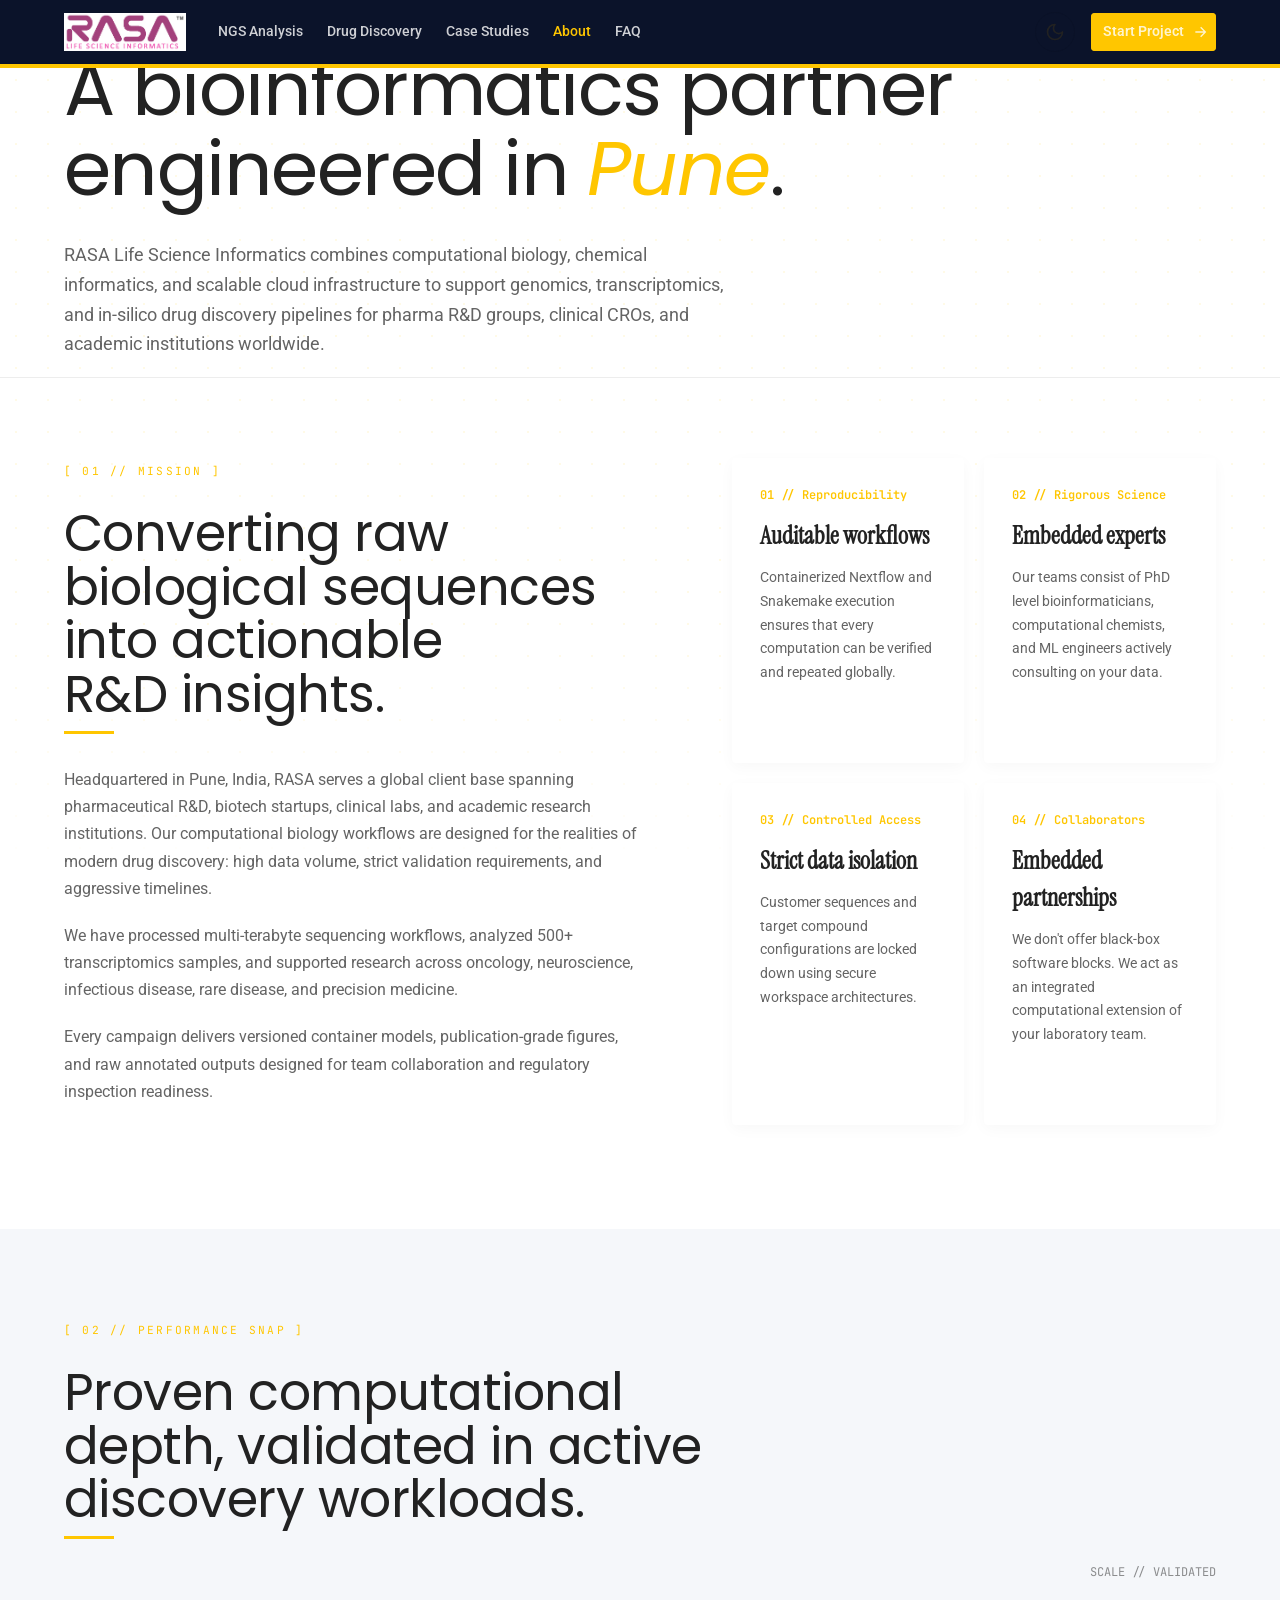
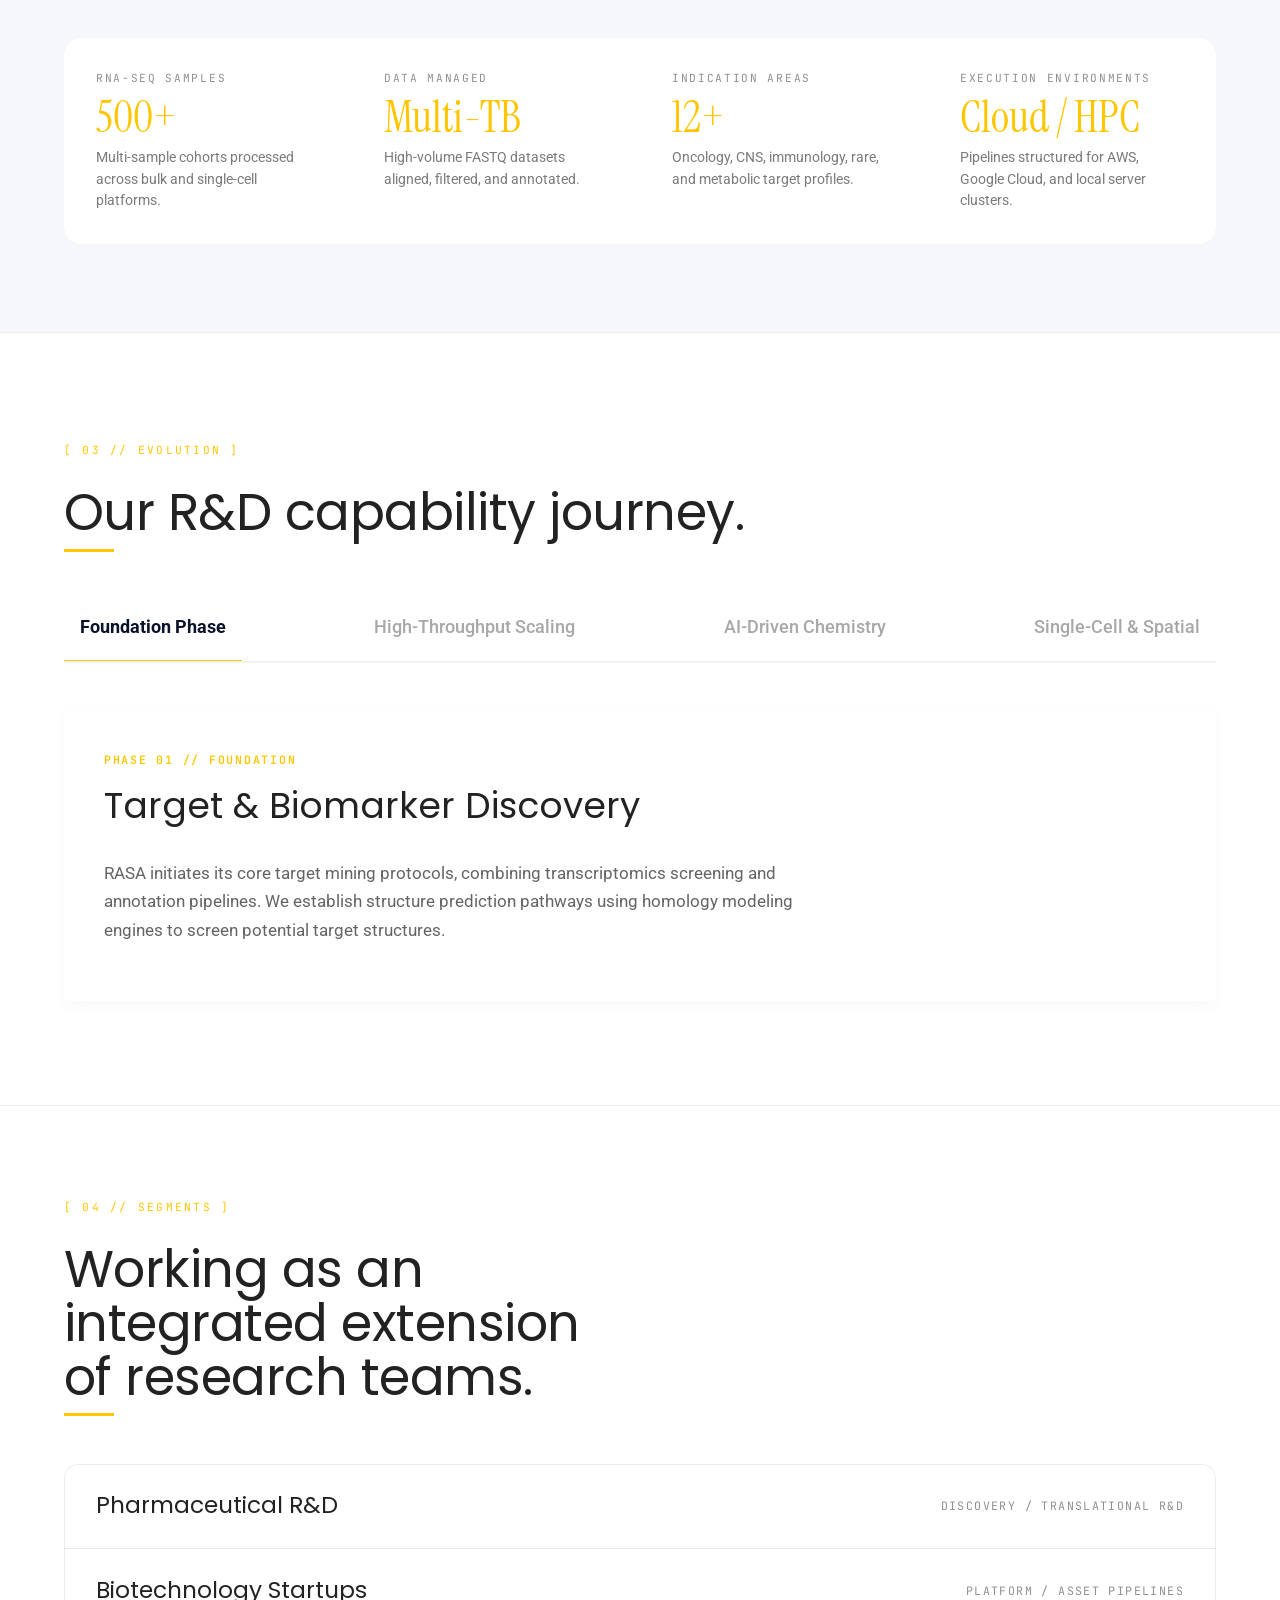
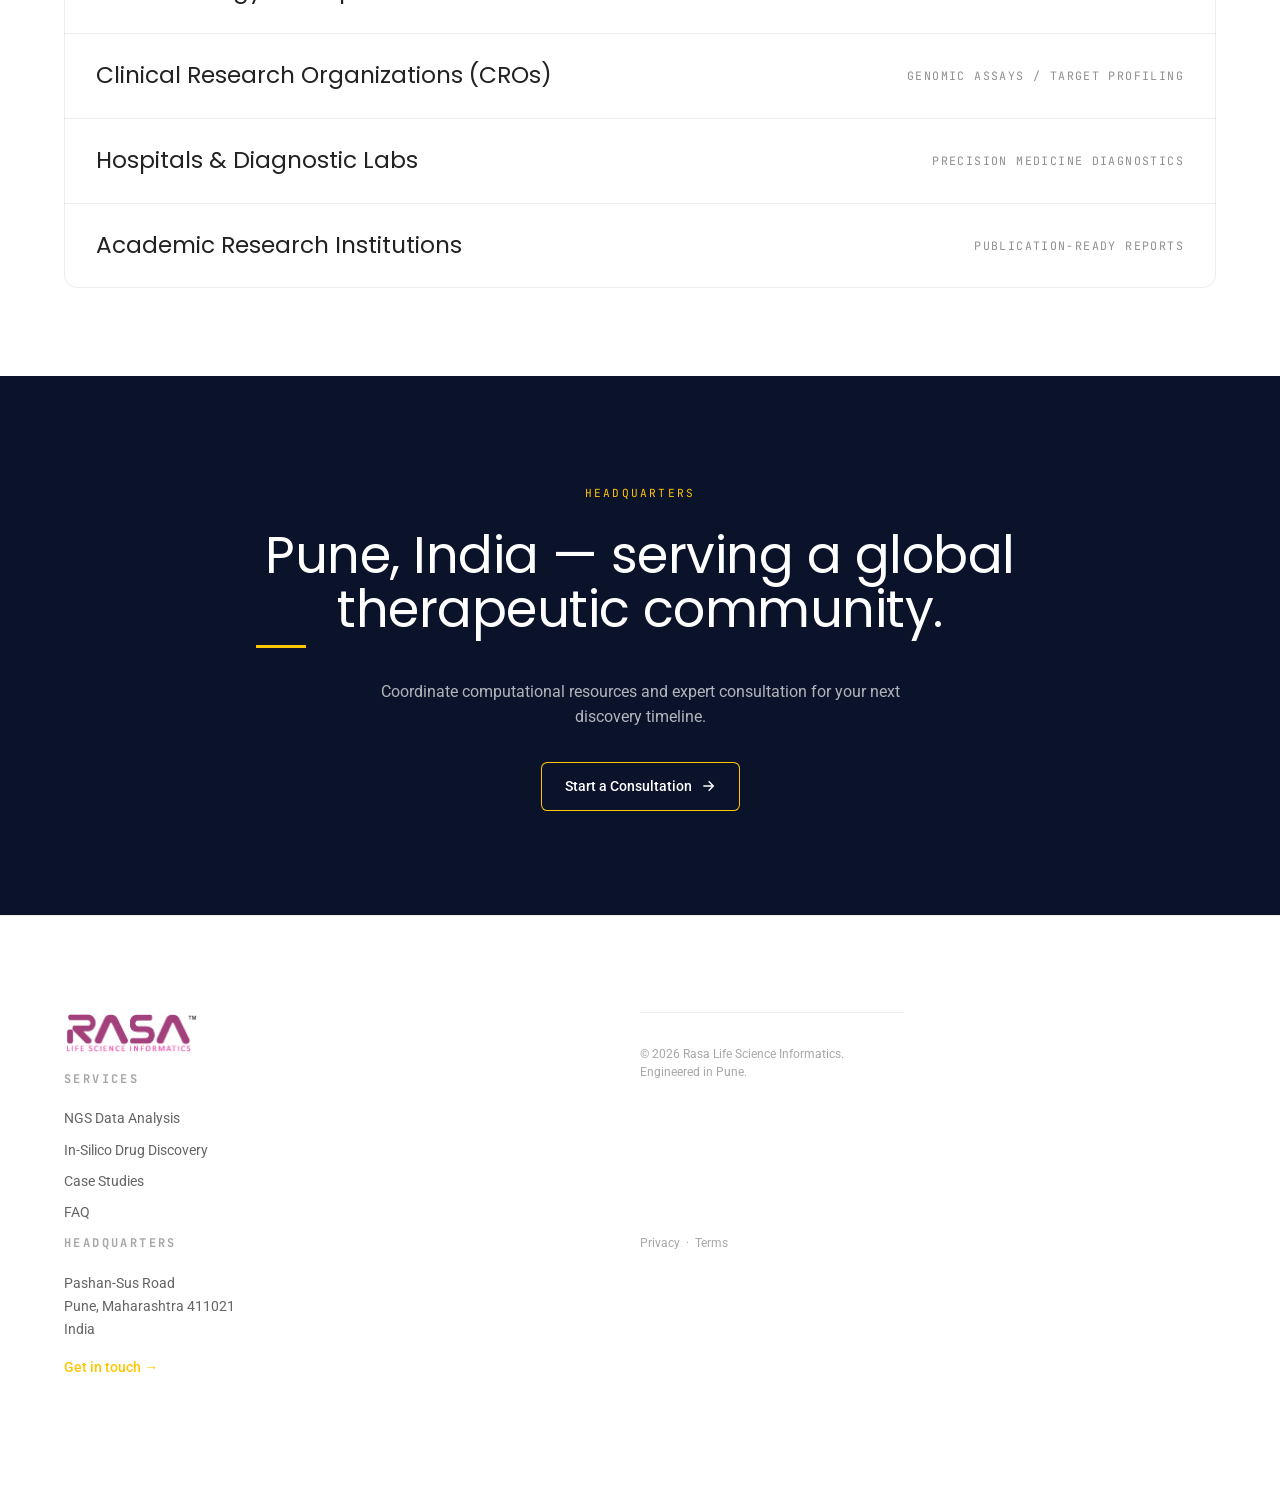
==== commit df304c51: "feat: implement dark mode option & fix top padding heading cut-off glitch" ====
--- a/about.html
+++ b/about.html
@@ -12,6 +12,14 @@
   <link rel="stylesheet" href="theme.css">
 </head>
 <body class="rasa">
+  <script>
+    (function () {
+      var t = localStorage.getItem('rasa-theme');
+      if (t === 'dark' || (!t && window.matchMedia('(prefers-color-scheme: dark)').matches)) {
+        document.body.classList.add('dark-mode');
+      }
+    })();
+  </script>
   <!--
 ================================================================
   RASA LSI — ABOUT PAGE
@@ -39,10 +47,16 @@
         <a href="faq.html">FAQ</a>
       </nav>
     </div>
-    <a href="contact.html" class="rasa-cta-btn">
-      Start Project
-      <svg viewBox="0 0 24 24" fill="none" stroke="currentColor" stroke-width="2" aria-hidden="true"><path d="M5 12h14M13 5l7 7-7 7"/></svg>
-    </a>
+    <div class="rasa-header__actions" style="display: flex; align-items: center; gap: 1rem;">
+      <button id="rasa-theme-toggle" class="rasa-theme-toggle" aria-label="Toggle theme">
+        <svg class="sun-icon" viewBox="0 0 24 24" fill="none" stroke="currentColor" stroke-width="2" stroke-linecap="round" stroke-linejoin="round" style="width: 20px; height: 20px; display: none;"><circle cx="12" cy="12" r="4"/><path d="M12 2v2"/><path d="M12 20v2"/><path d="m4.93 4.93 1.41 1.41"/><path d="m17.66 17.66 1.41 1.41"/><path d="M2 12h2"/><path d="M20 12h2"/><path d="m6.34 17.66-1.41 1.41"/><path d="m19.07 4.93-1.41 1.41"/></svg>
+        <svg class="moon-icon" viewBox="0 0 24 24" fill="none" stroke="currentColor" stroke-width="2" stroke-linecap="round" stroke-linejoin="round" style="width: 20px; height: 20px; display: block;"><path d="M12 3a6 6 0 0 0 9 9 9 9 0 1 1-9-9Z"/></svg>
+      </button>
+      <a href="contact.html" class="rasa-cta-btn">
+        Start Project
+        <svg viewBox="0 0 24 24" fill="none" stroke="currentColor" stroke-width="2" aria-hidden="true"><path d="M5 12h14M13 5l7 7-7 7"/></svg>
+      </a>
+    </div>
   </div>
 </header>
 
@@ -334,6 +348,18 @@
 
 })();
 
+  // Dark Mode Theme Toggle Click Listener
+  try {
+    var themeToggleBtn = document.getElementById('rasa-theme-toggle');
+    if (themeToggleBtn) {
+      themeToggleBtn.addEventListener('click', function () {
+        var isDark = document.body.classList.toggle('dark-mode');
+        localStorage.setItem('rasa-theme', isDark ? 'dark' : 'light');
+      });
+    }
+  } catch (e) {
+    console.error('Theme toggle error:', e);
+  }
 </script>
 </body>
 </html>
--- a/theme.css
+++ b/theme.css
@@ -307,7 +307,7 @@
 
 /* Hero */
 .rasa-hero {
-  padding: 7rem 0 6rem; position: relative; overflow: hidden;
+  padding: 9rem 0 6rem; position: relative; overflow: hidden;
 }
 
 .rasa-hero__grid {
@@ -622,6 +622,97 @@
 
 .rasa-footer__bottom span, .rasa-footer__bottom a {
   font-size: 0.75rem; color: var(--foreground-40); margin: 0; display: inline;
+}
+
+/* Theme Toggle Button */
+.rasa-theme-toggle {
+  display: inline-flex;
+  align-items: center;
+  justify-content: center;
+  width: 40px;
+  height: 40px;
+  border-radius: 50%;
+  border: 1px solid var(--border);
+  background: transparent;
+  color: var(--foreground);
+  cursor: pointer;
+  transition: background 0.2s, border-color 0.2s, transform 0.2s;
+  padding: 0;
+  outline: none;
+}
+
+.rasa-theme-toggle:hover {
+  background: var(--foreground-05);
+  transform: scale(1.05);
+}
+
+.rasa-theme-toggle:focus-visible {
+  outline: 2px solid var(--leaf);
+  outline-offset: 2px;
+}
+
+/* Dark Mode Overrides */
+body.dark-mode {
+  --cream: #090d16;
+  --background: var(--cream);
+  --ink: #f8fafc;
+  --foreground: #e2e8f0;
+  --foreground-70: rgba(226, 232, 240, 0.70);
+  --foreground-60: rgba(226, 232, 240, 0.60);
+  --foreground-50: rgba(226, 232, 240, 0.50);
+  --foreground-40: rgba(226, 232, 240, 0.40);
+  --foreground-10: rgba(226, 232, 240, 0.10);
+  --foreground-05: rgba(226, 232, 240, 0.05);
+  --surface: #131b2e;
+  --border: rgba(255, 255, 255, 0.1);
+  --leaf-soft: rgba(74, 222, 128, 0.12);
+  --leaf-tint: rgba(74, 222, 128, 0.06);
+  --leaf: #4ade80;
+  --leaf-hover: #22c55e;
+  background: var(--background) !important;
+  color: var(--foreground) !important;
+}
+
+body.dark-mode .rasa-header {
+  background: rgba(9, 13, 22, 0.85) !important;
+  box-shadow: inset 0 -1px 0 rgba(255, 255, 255, 0.1) !important;
+}
+
+body.dark-mode .rasa-value-card,
+body.dark-mode .rasa-principle,
+body.dark-mode .rasa-side,
+body.dark-mode .rasa-timeline-card,
+body.dark-mode .rasa-tech-panel {
+  background: var(--surface) !important;
+  border-color: var(--border) !important;
+}
+
+body.dark-mode .rasa-modality {
+  background: var(--surface) !important;
+  border-color: var(--border) !important;
+}
+
+body.dark-mode .rasa-modality:hover {
+  background: var(--leaf-tint) !important;
+}
+
+body.dark-mode .rasa-toast {
+  background: var(--surface) !important;
+  border: 1px solid var(--border) !important;
+  color: var(--foreground) !important;
+}
+
+body.dark-mode .rasa-anchor-nav {
+  background: rgba(9, 13, 22, 0.85) !important;
+  box-shadow: inset 0 -1px 0 rgba(255, 255, 255, 0.1) !important;
+}
+
+body.dark-mode .sun-icon {
+  display: block !important;
+}
+
+body.dark-mode .moon-icon {
+  display: none !important;
 }
 
 .rasa {
@@ -663,7 +754,7 @@
 
 /* Page Hero */
 .rasa-pagehero {
-  position: relative; padding: 7.5rem 0 4.5rem; overflow: hidden;
+  position: relative; padding: 9.5rem 0 4.5rem; overflow: hidden;
 }
 
 .rasa-grid-bg {
@@ -815,7 +906,7 @@
 
 /* Deep details section */
 .rasa-deep {
-  padding: 6.5rem 0; border-top: 1px solid var(--border);
+  padding: 6.5rem 0; border-top: 1px solid var(--border); scroll-margin-top: 123px;
 }
 
 .rasa-deep__head {
@@ -1180,7 +1271,12 @@
 .rasa-timeline-years {
   display: flex; justify-content: space-between; position: relative;
   border-bottom: 2px solid rgba(0,0,0,0.05); padding-bottom: 1rem;
-  overflow-x: auto; -webkit-overflow-scrolling: touch;
+  overflow-x: auto; overflow-y: hidden; -webkit-overflow-scrolling: touch;
+  scrollbar-width: none;
+}
+
+.rasa-timeline-years::-webkit-scrollbar {
+  display: none;
 }
 
 .rasa-timeline-year-btn {
@@ -1829,3 +1925,29 @@
 .rasa-index-metrics {
   display: none !important;
 }
+
+/* Dark Mode Theme 5 Overrides */
+body.dark-mode {
+  --cream: #060a15;
+  --background: var(--cream);
+  --ink: #ffffff;
+  --foreground: #e2e8f0;
+  --foreground-70: rgba(226, 232, 240, 0.70);
+  --foreground-60: rgba(226, 232, 240, 0.60);
+  --foreground-50: rgba(226, 232, 240, 0.50);
+  --foreground-40: rgba(226, 232, 240, 0.40);
+  --foreground-10: rgba(226, 232, 240, 0.10);
+  --foreground-05: rgba(226, 232, 240, 0.05);
+  --surface: #0f172a;
+  --border: rgba(255, 255, 255, 0.08);
+  --leaf-soft: rgba(255, 198, 0, 0.12);
+  --leaf-tint: rgba(255, 198, 0, 0.06);
+  --leaf: #ffc600;
+  --leaf-hover: #ffe066;
+}
+body.dark-mode .rasa-header {
+  background: #060a15 !important;
+}
+body.dark-mode .rasa-hero {
+  background: #060a15 !important;
+}
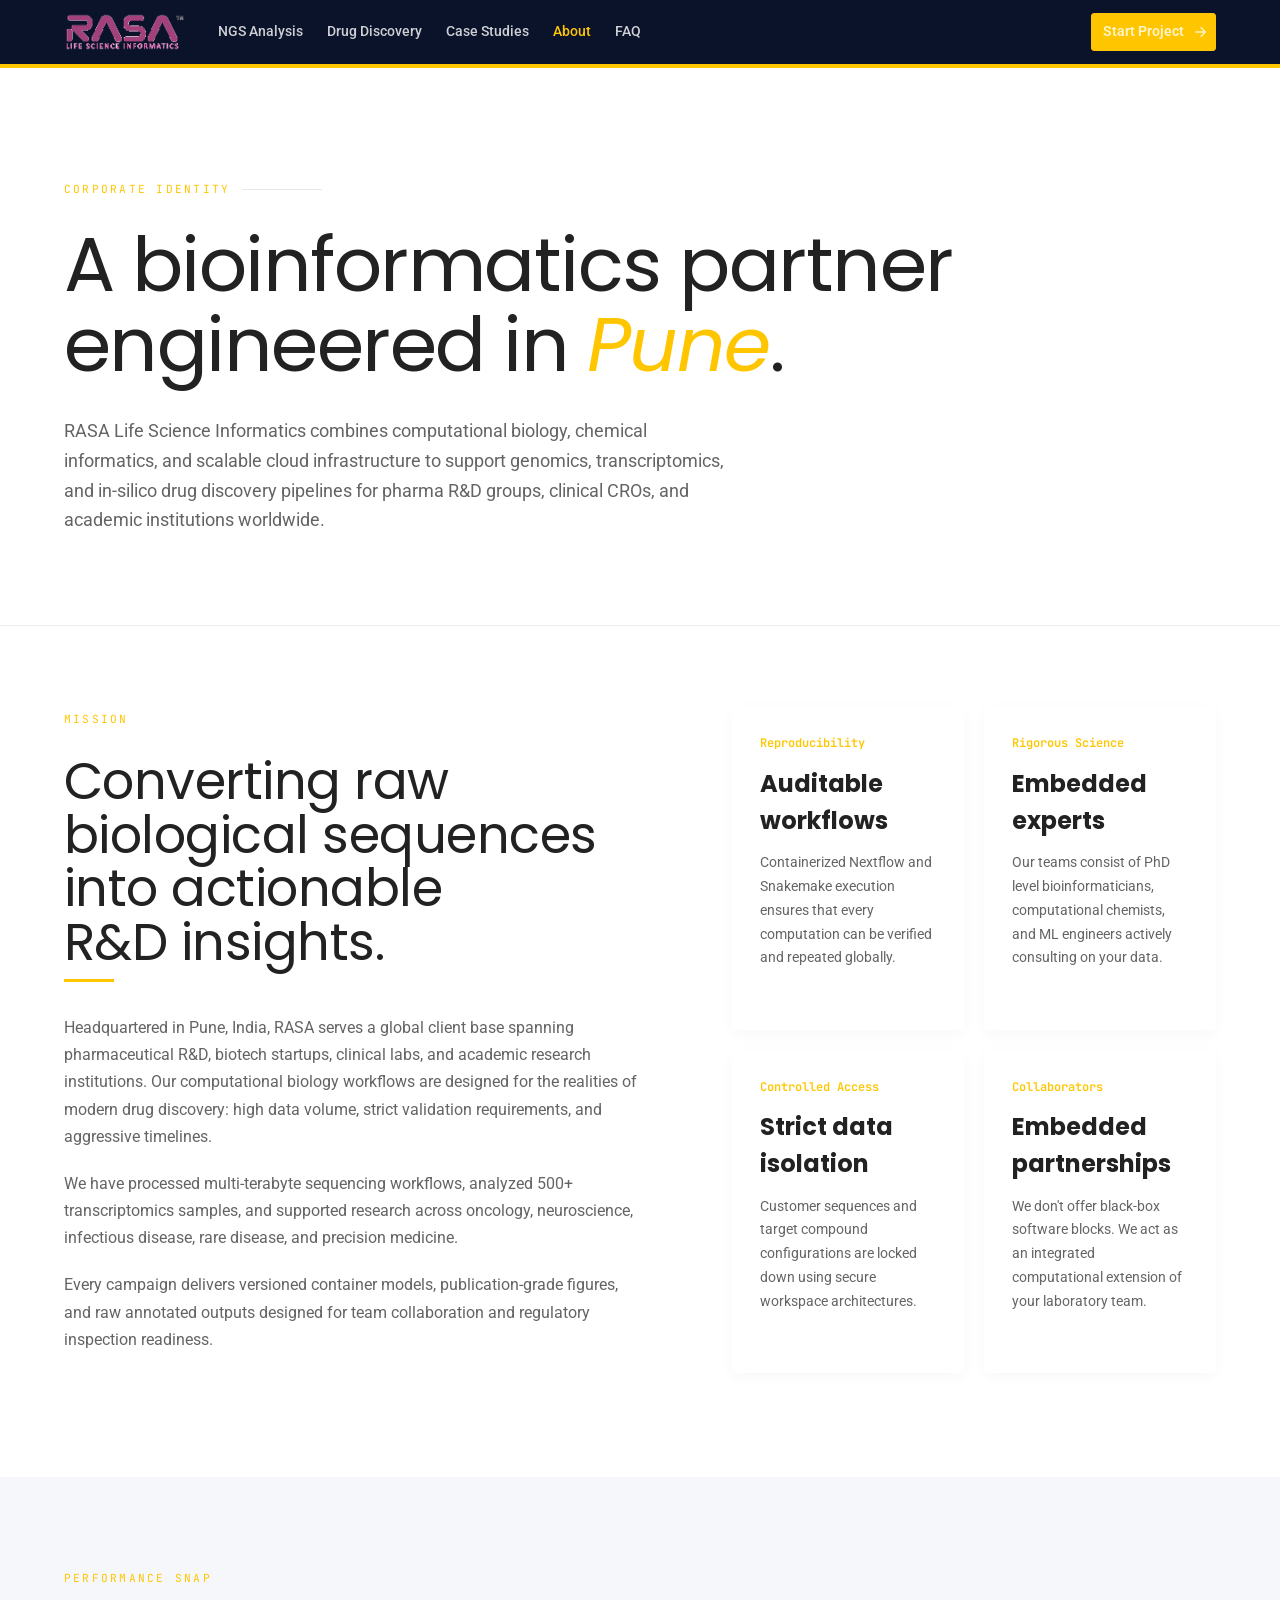
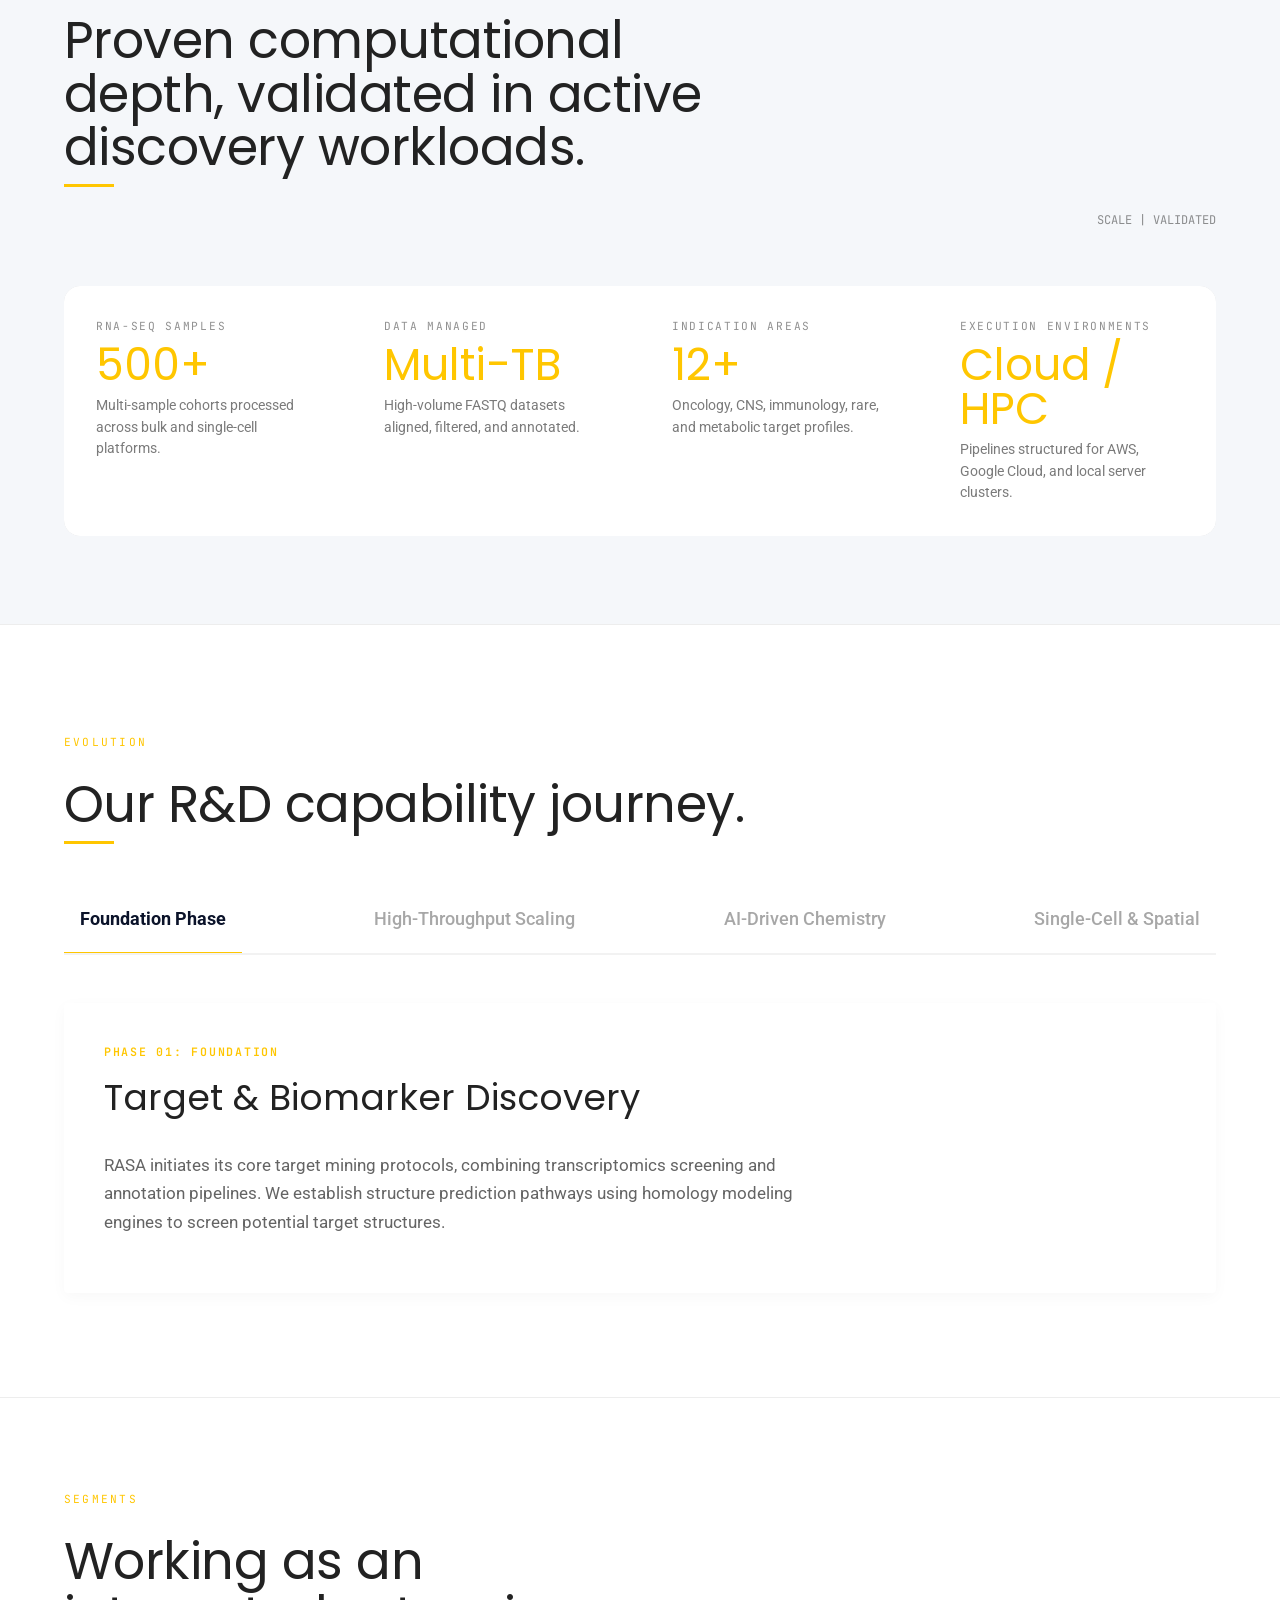
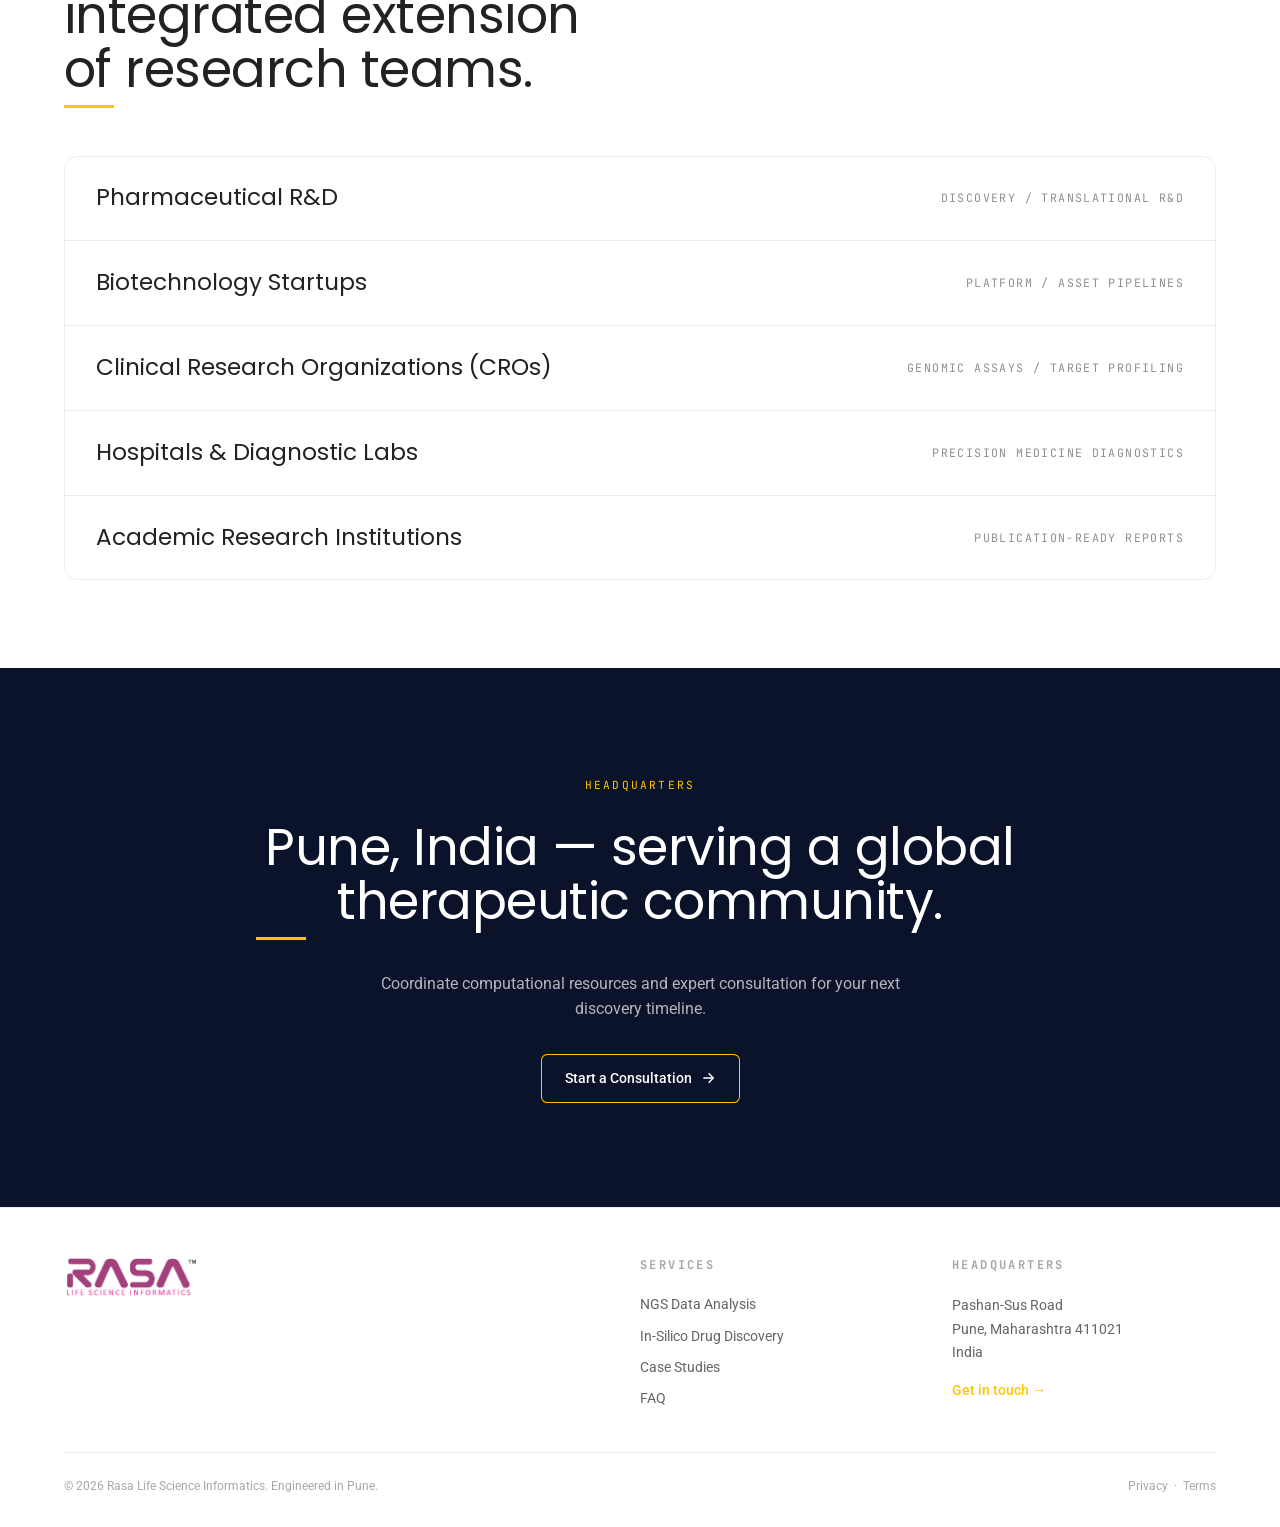
==== commit 250b563f: "style: remove dark mode, resize footer, and strip bracketed indexing" ====
--- a/about.html
+++ b/about.html
@@ -12,14 +12,7 @@
   <link rel="stylesheet" href="theme.css">
 </head>
 <body class="rasa">
-  <script>
-    (function () {
-      var t = localStorage.getItem('rasa-theme');
-      if (t === 'dark' || (!t && window.matchMedia('(prefers-color-scheme: dark)').matches)) {
-        document.body.classList.add('dark-mode');
-      }
-    })();
-  </script>
+  
   <!--
 ================================================================
   RASA LSI — ABOUT PAGE
@@ -48,10 +41,7 @@
       </nav>
     </div>
     <div class="rasa-header__actions" style="display: flex; align-items: center; gap: 1rem;">
-      <button id="rasa-theme-toggle" class="rasa-theme-toggle" aria-label="Toggle theme">
-        <svg class="sun-icon" viewBox="0 0 24 24" fill="none" stroke="currentColor" stroke-width="2" stroke-linecap="round" stroke-linejoin="round" style="width: 20px; height: 20px; display: none;"><circle cx="12" cy="12" r="4"/><path d="M12 2v2"/><path d="M12 20v2"/><path d="m4.93 4.93 1.41 1.41"/><path d="m17.66 17.66 1.41 1.41"/><path d="M2 12h2"/><path d="M20 12h2"/><path d="m6.34 17.66-1.41 1.41"/><path d="m19.07 4.93-1.41 1.41"/></svg>
-        <svg class="moon-icon" viewBox="0 0 24 24" fill="none" stroke="currentColor" stroke-width="2" stroke-linecap="round" stroke-linejoin="round" style="width: 20px; height: 20px; display: block;"><path d="M12 3a6 6 0 0 0 9 9 9 9 0 1 1-9-9Z"/></svg>
-      </button>
+      
       <a href="contact.html" class="rasa-cta-btn">
         Start Project
         <svg viewBox="0 0 24 24" fill="none" stroke="currentColor" stroke-width="2" aria-hidden="true"><path d="M5 12h14M13 5l7 7-7 7"/></svg>
@@ -68,7 +58,7 @@
     <div class="rasa-grid-bg" aria-hidden="true"></div>
     <div class="container">
       <div class="rasa-reveal">
-        <span class="rasa-eyebrow">[ 00 // Corporate Identity ] <span class="rasa-eyebrow__rule"></span></span>
+        <span class="rasa-eyebrow">Corporate Identity<span class="rasa-eyebrow__rule"></span></span>
       </div>
       <h1 class="rasa-pagehero__h rasa-reveal" data-delay="1">
         A bioinformatics partner engineered in <span class="serif italic leaf">Pune</span>.
@@ -83,7 +73,7 @@
   <section class="rasa-section" style="padding: 5rem 0 6.5rem; border-top: 1px solid var(--border);">
     <div class="container rasa-mandate">
       <div class="rasa-reveal">
-        <span class="rasa-eyebrow">[ 01 // Mission ]</span>
+        <span class="rasa-eyebrow">Mission</span>
         <h2 class="rasa-h2" style="margin: 1.5rem 0 2rem; max-width: 20ch;">Converting raw biological sequences into actionable R&amp;D insights.</h2>
         <p>Headquartered in Pune, India, RASA serves a global client base spanning pharmaceutical R&amp;D, biotech startups, clinical labs, and academic research institutions. Our computational biology workflows are designed for the realities of modern drug discovery: high data volume, strict validation requirements, and aggressive timelines.</p>
         <p>We have processed multi-terabyte sequencing workflows, analyzed 500+ transcriptomics samples, and supported research across oncology, neuroscience, infectious disease, rare disease, and precision medicine.</p>
@@ -92,22 +82,22 @@
 
       <div class="rasa-principles rasa-reveal" data-delay="1">
         <div class="rasa-principle">
-          <span class="rasa-principle__n">01 // Reproducibility</span>
+          <span class="rasa-principle__n">Reproducibility</span>
           <h3 class="rasa-principle__t">Auditable workflows</h3>
           <p class="rasa-principle__b">Containerized Nextflow and Snakemake execution ensures that every computation can be verified and repeated globally.</p>
         </div>
         <div class="rasa-principle">
-          <span class="rasa-principle__n">02 // Rigorous Science</span>
+          <span class="rasa-principle__n">Rigorous Science</span>
           <h3 class="rasa-principle__t">Embedded experts</h3>
           <p class="rasa-principle__b">Our teams consist of PhD level bioinformaticians, computational chemists, and ML engineers actively consulting on your data.</p>
         </div>
         <div class="rasa-principle">
-          <span class="rasa-principle__n">03 // Controlled Access</span>
+          <span class="rasa-principle__n">Controlled Access</span>
           <h3 class="rasa-principle__t">Strict data isolation</h3>
           <p class="rasa-principle__b">Customer sequences and target compound configurations are locked down using secure workspace architectures.</p>
         </div>
         <div class="rasa-principle">
-          <span class="rasa-principle__n">04 // Collaborators</span>
+          <span class="rasa-principle__n">Collaborators</span>
           <h3 class="rasa-principle__t">Embedded partnerships</h3>
           <p class="rasa-principle__b">We don't offer black-box software blocks. We act as an integrated computational extension of your laboratory team.</p>
         </div>
@@ -120,10 +110,10 @@
     <div class="container">
       <div class="rasa-reveal" style="display: flex; align-items: flex-end; justify-content: space-between; flex-wrap: wrap; gap: 1.5rem; margin-bottom: 3.5rem;">
         <div>
-          <span class="rasa-eyebrow">[ 02 // Performance Snap ]</span>
+          <span class="rasa-eyebrow">Performance Snap</span>
           <h2 class="rasa-h2" style="margin-top: 1.5rem; max-width: 24ch;">Proven computational depth, validated in active discovery workloads.</h2>
         </div>
-        <span class="mono" style="font-size: 0.75rem; color: var(--foreground-50);">SCALE // VALIDATED</span>
+        <span class="mono" style="font-size: 0.75rem; color: var(--foreground-50);">SCALE | VALIDATED</span>
       </div>
       <div class="rasa-expertise rasa-reveal" data-delay="1">
         <div>
@@ -154,7 +144,7 @@
   <section class="rasa-timeline-section">
     <div class="container">
       <div class="rasa-reveal">
-        <span class="rasa-eyebrow">[ 03 // Evolution ]</span>
+        <span class="rasa-eyebrow">Evolution</span>
         <h2 class="rasa-h2" style="margin: 1.5rem 0 3.5rem;">Our R&amp;D capability journey.</h2>
       </div>
 
@@ -169,7 +159,7 @@
 
         <!-- Details Card -->
         <div class="rasa-timeline-card" id="timeline-card">
-          <span class="rasa-timeline-card__phase" id="card-phase">Phase 01 // Foundation</span>
+          <span class="rasa-timeline-card__phase" id="card-phase">Phase 01: Foundation</span>
           <h3 class="rasa-timeline-card__title" id="card-title">Target &amp; Biomarker Discovery</h3>
           <p class="rasa-timeline-card__desc" id="card-desc">
             RASA initiates its core target mining protocols, combining transcriptomics screening and annotation pipelines. We establish structure prediction pathways using homology modeling engines to screen potential target structures.
@@ -183,7 +173,7 @@
   <section class="rasa-section" style="border-top: 1px solid var(--border);">
     <div class="container">
       <div class="rasa-reveal">
-        <span class="rasa-eyebrow">[ 04 // Segments ]</span>
+        <span class="rasa-eyebrow">Segments</span>
         <h2 class="rasa-h2" style="margin: 1.5rem 0 3rem; max-width: 22ch;">Working as an integrated extension of research teams.</h2>
       </div>
       <div class="rasa-sectors rasa-reveal" data-delay="1">
@@ -235,6 +225,7 @@
     <div class="rasa-footer__grid">
       <div>
         <div class="rasa-footer__brand"><img src="logo.png" alt="RASA LSI Logo" style="height: 42px; width: auto; display: block; object-fit: contain;"></div>
+      </div>
       <div>
         <h4>Services</h4>
         <a href="services-ngs.html">NGS Data Analysis</a>
@@ -291,22 +282,22 @@
   // Interactive Capability Timeline data
   var timelineData = {
     "01": {
-      phase: "Phase 01 // Foundation",
+      phase: "Phase 01: Foundation",
       title: "Target &amp; Biomarker Discovery",
       desc: "RASA initiates its core target mining protocols, combining transcriptomics screening and annotation pipelines. We establish structure prediction pathways using homology modeling engines to screen potential target structures."
     },
     "02": {
-      phase: "Phase 02 // High-Throughput Scaling",
+      phase: "Phase 02: High-Throughput Scaling",
       title: "Containerized Workflows",
       desc: "We migrate core workflows to Nextflow and Snakemake pipelines. This containerization (Docker &amp; Singularity) allows us to run large cohort-scale WGS and RNA-seq campaigns with complete computational reproducibility."
     },
     "03": {
-      phase: "Phase 03 // AI-Driven Chemistry",
+      phase: "Phase 03: AI-Driven Chemistry",
       title: "Generative De Novo Design",
       desc: "Integration of generative models (GANs, VAEs, and reinforcement learning) to automate molecular design. We launch structure-guided fragment hopping pipelines to design patentable first-in-class assets from scratch."
     },
     "04": {
-      phase: "Phase 04 // Single-Cell &amp; Spatial Precision",
+      phase: "Phase 04: Single-Cell &amp; Spatial Precision",
       title: "Tissue &amp; Multimodal Integration",
       desc: "Establish high-resolution spatial transcriptomics and single-cell cellular profiling. We deconvolve tissue domain patterns and map ligand-receptor communication networks to profile the tumor microenvironment."
     }
@@ -348,18 +339,7 @@
 
 })();
 
-  // Dark Mode Theme Toggle Click Listener
-  try {
-    var themeToggleBtn = document.getElementById('rasa-theme-toggle');
-    if (themeToggleBtn) {
-      themeToggleBtn.addEventListener('click', function () {
-        var isDark = document.body.classList.toggle('dark-mode');
-        localStorage.setItem('rasa-theme', isDark ? 'dark' : 'light');
-      });
-    }
-  } catch (e) {
-    console.error('Theme toggle error:', e);
-  }
+  
 </script>
 </body>
 </html>
--- a/theme.css
+++ b/theme.css
@@ -8,20 +8,14 @@
 /* ========================================== */
 
 
-html, body {
-  margin: 0; padding: 0; background: #f8f9fa; scroll-behavior: smooth;
-}
-
-.rasa-page {
-  min-height: 100vh;
-}
+html, body { margin: 0; padding: 0; background: #f8f9fa; scroll-behavior: smooth; }
+
+.rasa-page { min-height: 100vh; }
 
 .rasa,
 .rasa *,
 .rasa *::before,
-.rasa *::after {
-  box-sizing: border-box;
-}
+.rasa *::after { box-sizing: border-box; }
 
 .rasa {
   /* Brand palette */
@@ -51,41 +45,23 @@
   text-rendering: optimizeLegibility;
 }
 
-.rasa ::selection {
-  background: rgba(255, 198, 0,0.18); color: var(--ink);
-}
-
-.rasa a {
-  color: inherit; text-decoration: none;
-}
-
-.rasa img {
-  max-width: 100%; height: auto; display: block;
-}
-
-.rasa button {
-  font-family: inherit; cursor: pointer;
-}
-
-.rasa .container {
-  max-width: 1200px; margin: 0 auto; padding: 0 1.5rem;
-}
-
-.rasa .serif {
-  font-family: 'Poppins', sans-serif; font-weight: 400;
-}
-
-.rasa .mono {
-  font-family: 'JetBrains Mono', ui-monospace, monospace;
-}
-
-.rasa .italic {
-  font-style: italic;
-}
-
-.rasa .leaf {
-  color: var(--leaf);
-}
+.rasa ::selection { background: rgba(255, 198, 0,0.18); color: var(--ink); }
+
+.rasa a { color: inherit; text-decoration: none; }
+
+.rasa img { max-width: 100%; height: auto; display: block; }
+
+.rasa button { font-family: inherit; cursor: pointer; }
+
+.rasa .container { max-width: 1200px; margin: 0 auto; padding: 0 1.5rem; }
+
+.rasa .serif { font-family: 'Poppins', sans-serif; font-weight: 400; }
+
+.rasa .mono { font-family: 'JetBrains Mono', ui-monospace, monospace; }
+
+.rasa .italic { font-style: italic; }
+
+.rasa .leaf { color: var(--leaf); }
 
 /* Header */
 .rasa-header {
@@ -107,25 +83,15 @@
   font-size: 1.5rem; letter-spacing: -0.02em; line-height: 1;
 }
 
-.rasa-brand__dot {
-  width: 10px; height: 10px; border-radius: 999px; background: var(--leaf); display: inline-block;
-}
-
-.rasa-brand__leaf {
-  color: var(--leaf);
-}
-
-.rasa-nav {
-  display: none; gap: 1.5rem; font-size: 0.875rem; font-weight: 500;
-}
-
-.rasa-nav a {
-  color: var(--foreground-70); transition: color 0.15s;
-}
-
-.rasa-nav a:hover, .rasa-nav a.is-active {
-  color: var(--foreground);
-}
+.rasa-brand__dot { width: 10px; height: 10px; border-radius: 999px; background: var(--leaf); display: inline-block; }
+
+.rasa-brand__leaf { color: var(--leaf); }
+
+.rasa-nav { display: none; gap: 1.5rem; font-size: 0.875rem; font-weight: 500; }
+
+.rasa-nav a { color: var(--foreground-70); transition: color 0.15s; }
+
+.rasa-nav a:hover, .rasa-nav a.is-active { color: var(--foreground); }
 
 .rasa-cta-btn {
   display: inline-flex; align-items: center; gap: 0.5rem;
@@ -136,32 +102,13 @@
   transition: background 0.2s, transform 0.2s;
 }
 
-.rasa-cta-btn:hover {
-  background: var(--leaf-hover); transform: translateY(-1px);
-}
-
-.rasa-cta-btn svg {
-  width: 16px; height: 16px;
-}
-
-@media (min-width: 900px) {
-  .rasa-nav { display: inline-flex;
-}
-
-.rasa-header__inner {
-  gap: 2rem;
-}
-
-.rasa-header__group {
-  display: flex; gap: 2rem; align-items: center;
-}
-
-}
-@media (max-width: 899px) {
-  .rasa-header__group { display: flex; gap: 0.5rem; align-items: center;
-}
-
-}
+.rasa-cta-btn:hover { background: var(--leaf-hover); transform: translateY(-1px); }
+
+.rasa-cta-btn svg { width: 16px; height: 16px; }
+
+@media (min-width: 900px) { .rasa-nav { display: inline-flex; } .rasa-header__inner { gap: 2rem; } .rasa-header__group { display: flex; gap: 2rem; align-items: center; } }
+
+@media (max-width: 899px) { .rasa-header__group { display: flex; gap: 0.5rem; align-items: center; } }
 
 /* Buttons */
 .rasa-btn {
@@ -171,50 +118,28 @@
   border: none; transition: filter 0.2s, background 0.2s, color 0.2s, box-shadow 0.2s, transform 0.2s;
 }
 
-.rasa-btn--primary {
-  background: var(--leaf); color: var(--cream); box-shadow: inset 0 0 0 1px var(--leaf);
-}
-
-.rasa-btn--primary:hover {
-  background: var(--leaf-hover); transform: translateY(-1px);
-}
-
-.rasa-btn--ghost {
-  background: transparent; color: var(--foreground-70); box-shadow: inset 0 0 0 1px var(--foreground-10);
-}
-
-.rasa-btn--ghost:hover {
-  color: var(--foreground); box-shadow: inset 0 0 0 1px rgba(0,0,0,0.25); background: rgba(0,0,0,0.02);
-}
-
-.rasa-btn svg {
-  width: 16px; height: 16px;
-}
+.rasa-btn--primary { background: var(--leaf); color: var(--cream); box-shadow: inset 0 0 0 1px var(--leaf); }
+
+.rasa-btn--primary:hover { background: var(--leaf-hover); transform: translateY(-1px); }
+
+.rasa-btn--ghost { background: transparent; color: var(--foreground-70); box-shadow: inset 0 0 0 1px var(--foreground-10); }
+
+.rasa-btn--ghost:hover { color: var(--foreground); box-shadow: inset 0 0 0 1px rgba(0,0,0,0.25); background: rgba(0,0,0,0.02); }
+
+.rasa-btn svg { width: 16px; height: 16px; }
 
 /* Sections */
-.rasa-section {
-  padding: 5.5rem 0; position: relative;
-}
-
-.rasa-section--lg {
-  padding: 8.5rem 0;
-}
-
-.rasa-section--muted {
-  background: var(--surface);
-}
-
-.rasa-section--ink {
-  background: var(--ink); color: var(--cream);
-}
-
-.rasa-section--ink .rasa-eyebrow {
-  color: var(--leaf);
-}
-
-.rasa-section--ink .rasa-muted-text {
-  color: rgba(248,249,250,0.7);
-}
+.rasa-section { padding: 5.5rem 0; position: relative; }
+
+.rasa-section--lg { padding: 8.5rem 0; }
+
+.rasa-section--muted { background: var(--surface); }
+
+.rasa-section--ink { background: var(--ink); color: var(--cream); }
+
+.rasa-section--ink .rasa-eyebrow { color: var(--leaf); }
+
+.rasa-section--ink .rasa-muted-text { color: rgba(248,249,250,0.7); }
 
 /* Eyebrow label */
 .rasa-eyebrow {
@@ -224,45 +149,25 @@
   letter-spacing: 0.2em; color: var(--leaf);
 }
 
-.rasa-eyebrow__rule {
-  display: inline-block; width: 80px; height: 1px; background: rgba(34, 34, 34,0.10);
-}
-
-.rasa-section--ink .rasa-eyebrow__rule {
-  background: rgba(248,249,250,0.15);
-}
+.rasa-eyebrow__rule { display: inline-block; width: 80px; height: 1px; background: rgba(34, 34, 34,0.10); }
+
+.rasa-section--ink .rasa-eyebrow__rule { background: rgba(248,249,250,0.15); }
 
 .rasa-eyebrow__pulse {
   display: inline-block; width: 8px; height: 8px; border-radius: 999px; background: var(--leaf);
   animation: rasaPulse 2.5s ease-in-out infinite;
 }
 
-@keyframes rasaPulse {
-  0%,100% { opacity: 1; transform: scale(1);
-}
-
-50% {
-  opacity: 0.5; transform: scale(1.3);
-}
-
-}
+@keyframes rasaPulse { 0%,100% { opacity: 1; transform: scale(1); } 50% { opacity: 0.5; transform: scale(1.3); } }
 
 /* Headings */
-.rasa-h1 {
-  font-family: 'Instrument Serif', Georgia, serif; font-weight: 400; font-size: clamp(2.75rem, 6.5vw, 5.75rem); line-height: 0.95; letter-spacing: -0.02em; text-wrap: balance;
-}
-
-.rasa-h2 {
-  font-family: 'Poppins', sans-serif; font-weight: 400; font-size: clamp(2.25rem, 4.5vw, 3.5rem); line-height: 1.05; letter-spacing: -0.01em; text-wrap: balance;
-}
-
-.rasa-h3 {
-  font-family: 'Poppins', sans-serif; font-weight: 400; font-size: 1.6rem; line-height: 1.25;
-}
-
-.rasa-lede {
-  font-size: 1.125rem; color: var(--foreground-70); line-height: 1.65; max-width: 64ch; text-wrap: pretty;
-}
+.rasa-h1 { font-family: 'Poppins', sans-serif; font-weight: 400; font-size: clamp(2.75rem, 6.5vw, 5.75rem); line-height: 0.95; letter-spacing: -0.02em; text-wrap: balance; }
+
+.rasa-h2 { font-family: 'Poppins', sans-serif; font-weight: 400; font-size: clamp(2.25rem, 4.5vw, 3.5rem); line-height: 1.05; letter-spacing: -0.01em; text-wrap: balance; }
+
+.rasa-h3 { font-family: 'Poppins', sans-serif; font-weight: 400; font-size: 1.6rem; line-height: 1.25; }
+
+.rasa-lede { font-size: 1.125rem; color: var(--foreground-70); line-height: 1.65; max-width: 64ch; text-wrap: pretty; }
 
 /* Grid backdrop */
 .rasa-grid-bg {
@@ -273,9 +178,7 @@
   -webkit-mask-image: linear-gradient(to bottom, black 0%, black 70%, transparent 100%);
 }
 
-.rasa-section > .container {
-  position: relative; z-index: 1;
-}
+.rasa-section > .container { position: relative; z-index: 1; }
 
 /* Reveal Animations */
 .rasa-reveal {
@@ -289,39 +192,22 @@
   transform: translateY(0);
 }
 
-.rasa-reveal[data-delay="1"] {
-  transition-delay: 0.1s;
-}
-
-.rasa-reveal[data-delay="2"] {
-  transition-delay: 0.2s;
-}
-
-.rasa-reveal[data-delay="3"] {
-  transition-delay: 0.3s;
-}
-
-.rasa-reveal[data-delay="4"] {
-  transition-delay: 0.4s;
-}
+.rasa-reveal[data-delay="1"] { transition-delay: 0.1s; }
+
+.rasa-reveal[data-delay="2"] { transition-delay: 0.2s; }
+
+.rasa-reveal[data-delay="3"] { transition-delay: 0.3s; }
+
+.rasa-reveal[data-delay="4"] { transition-delay: 0.4s; }
 
 /* Hero */
-.rasa-hero {
-  padding: 9rem 0 6rem; position: relative; overflow: hidden;
-}
-
-.rasa-hero__grid {
-  display: grid; grid-template-columns: 1fr; gap: 4rem; align-items: center;
-}
-
-@media (min-width: 1000px) {
-  .rasa-hero__grid { grid-template-columns: 1.2fr 1fr; gap: 4rem;
-}
-
-}
-.rasa-hero__copy {
-  display: flex; flex-direction: column; gap: 2rem;
-}
+.rasa-hero { padding: 10.5rem 0 6rem; position: relative; overflow: hidden; }
+
+.rasa-hero__grid { display: grid; grid-template-columns: 1fr; gap: 4rem; align-items: center; }
+
+@media (min-width: 1000px) { .rasa-hero__grid { grid-template-columns: 1.2fr 1fr; gap: 4rem; } }
+
+.rasa-hero__copy { display: flex; flex-direction: column; gap: 2rem; }
 
 .rasa-hero__art {
   position: relative; aspect-ratio: 1/1; max-width: 480px; width: 100%; margin: 0 auto;
@@ -341,31 +227,18 @@
   cursor: grab;
 }
 
-.rasa-network-canvas:active {
-  cursor: grabbing;
-}
+.rasa-network-canvas:active { cursor: grabbing; }
 
 /* Metrics band */
-.rasa-metrics {
-  display: grid; gap: 2.5rem; grid-template-columns: repeat(2, 1fr);
-}
-
-@media (min-width: 900px) {
-  .rasa-metrics { grid-template-columns: repeat(4, 1fr);
-}
-
-}
-.rasa-metric__idx {
-  font-family: 'JetBrains Mono', monospace; font-size: 0.75rem; color: var(--leaf); margin-bottom: 0.25rem;
-}
-
-.rasa-metric__value {
-  font-family: 'Instrument Serif', Georgia, serif; font-size: 3rem; line-height: 1; color: var(--cream); font-variant-numeric: tabular-nums;
-}
-
-.rasa-metric__label {
-  display: block; margin-top: 0.5rem; font-size: 0.75rem; text-transform: uppercase; letter-spacing: 0.15em; color: rgba(248,249,250,0.6);
-}
+.rasa-metrics { display: grid; gap: 2.5rem; grid-template-columns: repeat(2, 1fr); }
+
+@media (min-width: 900px) { .rasa-metrics { grid-template-columns: repeat(4, 1fr); } }
+
+.rasa-metric__idx { font-family: 'JetBrains Mono', monospace; font-size: 0.75rem; color: var(--leaf); margin-bottom: 0.25rem; }
+
+.rasa-metric__value { font-family: 'Poppins', sans-serif; font-size: 3rem; line-height: 1; color: var(--cream); font-variant-numeric: tabular-nums; }
+
+.rasa-metric__label { display: block; margin-top: 0.5rem; font-size: 0.75rem; text-transform: uppercase; letter-spacing: 0.15em; color: rgba(248,249,250,0.6); }
 
 /* Interactive Tabs Section */
 .rasa-tabs-nav {
@@ -379,42 +252,21 @@
   font-family: inherit; z-index: 2; position: relative;
 }
 
-.rasa-tab-btn.is-active {
-  color: var(--cream); background: var(--leaf);
-}
+.rasa-tab-btn.is-active { color: var(--cream); background: var(--leaf); }
 
 .rasa-tab-panel {
   display: none; animation: rasaFadeIn 0.5s ease forwards;
 }
 
-.rasa-tab-panel.is-active {
-  display: block;
-}
-
-@keyframes rasaFadeIn {
-  from { opacity: 0; transform: translateY(10px);
-}
-
-to {
-  opacity: 1; transform: translateY(0);
-}
-
-}
-
-.rasa-services-grid {
-  display: grid; gap: 1.5rem; grid-template-columns: 1fr;
-}
-
-@media (min-width: 700px) {
-  .rasa-services-grid { grid-template-columns: repeat(2, 1fr);
-}
-
-}
-@media (min-width: 1000px) {
-  .rasa-services-grid { grid-template-columns: repeat(3, 1fr);
-}
-
-}
+.rasa-tab-panel.is-active { display: block; }
+
+@keyframes rasaFadeIn { from { opacity: 0; transform: translateY(10px); } to { opacity: 1; transform: translateY(0); } }
+
+.rasa-services-grid { display: grid; gap: 1.5rem; grid-template-columns: 1fr; }
+
+@media (min-width: 700px) { .rasa-services-grid { grid-template-columns: repeat(2, 1fr); } }
+
+@media (min-width: 1000px) { .rasa-services-grid { grid-template-columns: repeat(3, 1fr); } }
 
 .rasa-card {
   display: flex; flex-direction: column; gap: 1.25rem;
@@ -439,21 +291,13 @@
   display: inline-flex; align-items: center; justify-content: center; transition: transform 0.3s;
 }
 
-.rasa-card:hover .rasa-card__icon-wrap {
-  transform: scale(1.05) rotate(2deg);
-}
-
-.rasa-card__icon-wrap svg {
-  width: 20px; height: 20px; stroke: var(--leaf); fill: none; stroke-width: 1.75;
-}
-
-.rasa-card__title {
-  font-size: 1.35rem; font-weight: 600; margin: 0; letter-spacing: -0.01em;
-}
-
-.rasa-card__body {
-  font-size: 0.875rem; color: var(--foreground-70); line-height: 1.65;
-}
+.rasa-card:hover .rasa-card__icon-wrap { transform: scale(1.05) rotate(2deg); }
+
+.rasa-card__icon-wrap svg { width: 20px; height: 20px; stroke: var(--leaf); fill: none; stroke-width: 1.75; }
+
+.rasa-card__title { font-size: 1.35rem; font-weight: 600; margin: 0; letter-spacing: -0.01em; }
+
+.rasa-card__body { font-size: 0.875rem; color: var(--foreground-70); line-height: 1.65; }
 
 .rasa-card__more {
   margin-top: auto;
@@ -462,48 +306,29 @@
   color: var(--leaf); display: inline-flex; align-items: center; gap: 0.35rem; font-weight: 500;
 }
 
-.rasa-card__more svg {
-  width: 12px; height: 12px; transition: transform 0.2s;
-}
-
-.rasa-card:hover .rasa-card__more svg {
-  transform: translateX(4px);
-}
+.rasa-card__more svg { width: 12px; height: 12px; transition: transform 0.2s; }
+
+.rasa-card:hover .rasa-card__more svg { transform: translateX(4px); }
 
 /* Pipeline section */
-.rasa-pipe-grid {
-  display: grid; gap: 4rem; grid-template-columns: 1fr; align-items: center;
-}
-
-@media (min-width: 1000px) {
-  .rasa-pipe-grid { grid-template-columns: 1fr 1.1fr; gap: 5rem;
-}
-
-}
-.rasa-pipe-list {
-  display: flex; flex-direction: column; margin-top: 1.5rem;
-}
+.rasa-pipe-grid { display: grid; gap: 4rem; grid-template-columns: 1fr; align-items: center; }
+
+@media (min-width: 1000px) { .rasa-pipe-grid { grid-template-columns: 1fr 1.1fr; gap: 5rem; } }
+
+.rasa-pipe-list { display: flex; flex-direction: column; margin-top: 1.5rem; }
 
 .rasa-pipe-row {
   display: flex; gap: 1.5rem; padding: 1.5rem 0; border-top: 1px solid var(--border);
   transition: background 0.25s, padding-left 0.25s; border-radius: 0.35rem;
 }
 
-.rasa-pipe-row:hover {
-  background: var(--leaf-tint); padding-left: 0.75rem;
-}
-
-.rasa-pipe-row__num {
-  font-family: 'JetBrains Mono', monospace; font-size: 0.75rem; color: var(--leaf); padding-top: 0.25rem; min-width: 24px; font-weight: 500;
-}
-
-.rasa-pipe-row__title {
-  font-size: 1.05rem; font-weight: 600;
-}
-
-.rasa-pipe-row__body {
-  font-size: 0.875rem; color: var(--foreground-60); margin-top: 0.35rem; line-height: 1.6;
-}
+.rasa-pipe-row:hover { background: var(--leaf-tint); padding-left: 0.75rem; }
+
+.rasa-pipe-row__num { font-family: 'JetBrains Mono', monospace; font-size: 0.75rem; color: var(--leaf); padding-top: 0.25rem; min-width: 24px; font-weight: 500; }
+
+.rasa-pipe-row__title { font-size: 1.05rem; font-weight: 600; }
+
+.rasa-pipe-row__body { font-size: 0.875rem; color: var(--foreground-60); margin-top: 0.35rem; line-height: 1.6; }
 
 /* Interactive Tech Tooltips */
 .rasa-tooltip-target {
@@ -515,7 +340,7 @@
 
 .rasa-tooltip {
   position: absolute; bottom: 125%; left: 50%; transform: translateX(-50%) translateY(8px);
-  background: var(--ink); color: var(--cream); font-family: 'Inter', sans-serif;
+  background: var(--ink); color: var(--cream); font-family: 'Roboto', sans-serif;
   font-size: 0.75rem; line-height: 1.4; padding: 0.5rem 0.75rem; border-radius: 0.35rem;
   width: 200px; text-align: center; pointer-events: none; opacity: 0;
   box-shadow: 0 8px 20px rgba(0,0,0,0.15); transition: opacity 0.2s, transform 0.2s;
@@ -532,188 +357,51 @@
 }
 
 /* Platforms strip */
-.rasa-platforms {
-  padding: 4rem 0; border-top: 1px solid var(--border); border-bottom: 1px solid var(--border); background: var(--background);
-}
-
-.rasa-platforms__label {
-  text-align: center; font-family: 'JetBrains Mono', monospace; font-size: 0.65rem; text-transform: uppercase; letter-spacing: 0.3em; color: var(--foreground-40); margin: 0 0 2rem;
-}
-
-.rasa-platforms__row {
-  display: flex; flex-wrap: wrap; justify-content: space-around; align-items: center; gap: 1.5rem 2rem; opacity: 0.75;
-}
-
-.rasa-platforms__item {
-  font-family: 'Instrument Serif', Georgia, serif; font-size: 1.35rem; color: var(--foreground-70); transition: color 0.2s;
-}
-
-.rasa-platforms__item:hover {
-  color: var(--leaf);
-}
+.rasa-platforms { padding: 4rem 0; border-top: 1px solid var(--border); border-bottom: 1px solid var(--border); background: var(--background); }
+
+.rasa-platforms__label { text-align: center; font-family: 'JetBrains Mono', monospace; font-size: 0.65rem; text-transform: uppercase; letter-spacing: 0.3em; color: var(--foreground-40); margin: 0 0 2rem; }
+
+.rasa-platforms__row { display: flex; flex-wrap: wrap; justify-content: space-around; align-items: center; gap: 1.5rem 2rem; opacity: 0.75; }
+
+.rasa-platforms__item { font-family: 'Poppins', sans-serif; font-size: 1.35rem; color: var(--foreground-70); transition: color 0.2s; }
+
+.rasa-platforms__item:hover { color: var(--leaf); }
 
 /* CTA */
-.rasa-cta {
-  padding: 8rem 0; text-align: center; position: relative; overflow: hidden;
-}
-
-.rasa-cta__inner {
-  max-width: 720px; margin: 0 auto; padding: 0 1.5rem; display: flex; flex-direction: column; align-items: center; gap: 1.75rem;
-}
-
-.rasa-cta__heading {
-  font-family: 'Instrument Serif', Georgia, serif; font-size: clamp(2.5rem, 5vw, 4rem); line-height: 1.1; max-width: 22ch;
-}
-
-.rasa-cta__body {
-  color: var(--foreground-70); max-width: 60ch; font-size: 1.05rem;
-}
+.rasa-cta { padding: 8rem 0; text-align: center; position: relative; overflow: hidden; }
+
+.rasa-cta__inner { max-width: 720px; margin: 0 auto; padding: 0 1.5rem; display: flex; flex-direction: column; align-items: center; gap: 1.75rem; }
+
+.rasa-cta__heading { font-family: 'Poppins', sans-serif; font-size: clamp(2.5rem, 5vw, 4rem); line-height: 1.1; max-width: 22ch; }
+
+.rasa-cta__body { color: var(--foreground-70); max-width: 60ch; font-size: 1.05rem; }
 
 /* Footer */
-.rasa-footer {
-  background: var(--background); padding: 6rem 0 3rem; border-top: 1px solid var(--border);
-}
-
-.rasa-footer__grid {
-  display: grid; gap: 3rem; grid-template-columns: 1fr; margin-bottom: 4rem;
-}
-
-@media (min-width: 700px) {
-  .rasa-footer__grid { grid-template-columns: repeat(2, 1fr);
-}
-
-}
-@media (min-width: 1000px) {
-  .rasa-footer__grid { grid-template-columns: 2fr 1fr 1fr;
-}
-
-}
-.rasa-footer h4 {
-  font-family: 'JetBrains Mono', monospace; font-size: 0.75rem; text-transform: uppercase; letter-spacing: 0.2em; color: var(--foreground-40); margin: 0 0 1.25rem;
-}
-
-.rasa-footer a {
-  display: block; font-size: 0.875rem; color: var(--foreground-70); margin-bottom: 0.6rem; transition: color 0.15s;
-}
-
-.rasa-footer a:hover {
-  color: var(--foreground);
-}
-
-.rasa-footer__brand {
-  font-family: 'Poppins', sans-serif; font-size: 1.875rem; margin-bottom: 1rem;
-}
-
-.rasa-footer__desc {
-  font-size: 0.875rem; color: var(--foreground-60); line-height: 1.65; max-width: 48ch; margin-bottom: 1.25rem;
-}
-
-.rasa-footer__email {
-  font-size: 1.125rem; font-weight: 500; color: var(--foreground);
-}
-
-.rasa-footer__email:hover {
-  color: var(--leaf);
-}
-
-.rasa-footer__bottom {
-  padding-top: 2rem; border-top: 1px solid var(--border); display: flex; flex-wrap: wrap; gap: 1rem; justify-content: space-between;
-}
-
-.rasa-footer__bottom span, .rasa-footer__bottom a {
-  font-size: 0.75rem; color: var(--foreground-40); margin: 0; display: inline;
-}
-
-/* Theme Toggle Button */
-.rasa-theme-toggle {
-  display: inline-flex;
-  align-items: center;
-  justify-content: center;
-  width: 40px;
-  height: 40px;
-  border-radius: 50%;
-  border: 1px solid var(--border);
-  background: transparent;
-  color: var(--foreground);
-  cursor: pointer;
-  transition: background 0.2s, border-color 0.2s, transform 0.2s;
-  padding: 0;
-  outline: none;
-}
-
-.rasa-theme-toggle:hover {
-  background: var(--foreground-05);
-  transform: scale(1.05);
-}
-
-.rasa-theme-toggle:focus-visible {
-  outline: 2px solid var(--leaf);
-  outline-offset: 2px;
-}
-
-/* Dark Mode Overrides */
-body.dark-mode {
-  --cream: #090d16;
-  --background: var(--cream);
-  --ink: #f8fafc;
-  --foreground: #e2e8f0;
-  --foreground-70: rgba(226, 232, 240, 0.70);
-  --foreground-60: rgba(226, 232, 240, 0.60);
-  --foreground-50: rgba(226, 232, 240, 0.50);
-  --foreground-40: rgba(226, 232, 240, 0.40);
-  --foreground-10: rgba(226, 232, 240, 0.10);
-  --foreground-05: rgba(226, 232, 240, 0.05);
-  --surface: #131b2e;
-  --border: rgba(255, 255, 255, 0.1);
-  --leaf-soft: rgba(74, 222, 128, 0.12);
-  --leaf-tint: rgba(74, 222, 128, 0.06);
-  --leaf: #4ade80;
-  --leaf-hover: #22c55e;
-  background: var(--background) !important;
-  color: var(--foreground) !important;
-}
-
-body.dark-mode .rasa-header {
-  background: rgba(9, 13, 22, 0.85) !important;
-  box-shadow: inset 0 -1px 0 rgba(255, 255, 255, 0.1) !important;
-}
-
-body.dark-mode .rasa-value-card,
-body.dark-mode .rasa-principle,
-body.dark-mode .rasa-side,
-body.dark-mode .rasa-timeline-card,
-body.dark-mode .rasa-tech-panel {
-  background: var(--surface) !important;
-  border-color: var(--border) !important;
-}
-
-body.dark-mode .rasa-modality {
-  background: var(--surface) !important;
-  border-color: var(--border) !important;
-}
-
-body.dark-mode .rasa-modality:hover {
-  background: var(--leaf-tint) !important;
-}
-
-body.dark-mode .rasa-toast {
-  background: var(--surface) !important;
-  border: 1px solid var(--border) !important;
-  color: var(--foreground) !important;
-}
-
-body.dark-mode .rasa-anchor-nav {
-  background: rgba(9, 13, 22, 0.85) !important;
-  box-shadow: inset 0 -1px 0 rgba(255, 255, 255, 0.1) !important;
-}
-
-body.dark-mode .sun-icon {
-  display: block !important;
-}
-
-body.dark-mode .moon-icon {
-  display: none !important;
-}
+.rasa-footer { background: var(--background); padding: 3rem 0 2rem; border-top: 1px solid var(--border); }
+
+.rasa-footer__grid { display: grid; gap: 3rem; grid-template-columns: 1fr; margin-bottom: 2rem; }
+
+@media (min-width: 700px) { .rasa-footer__grid { grid-template-columns: repeat(2, 1fr); } }
+
+@media (min-width: 1000px) { .rasa-footer__grid { grid-template-columns: 2fr 1fr 1fr; } }
+
+.rasa-footer h4 { font-family: 'JetBrains Mono', monospace; font-size: 0.75rem; text-transform: uppercase; letter-spacing: 0.2em; color: var(--foreground-40); margin: 0 0 1.25rem; }
+
+.rasa-footer a { display: block; font-size: 0.875rem; color: var(--foreground-70); margin-bottom: 0.6rem; transition: color 0.15s; }
+
+.rasa-footer a:hover { color: var(--foreground); }
+
+.rasa-footer__brand { font-family: 'Poppins', sans-serif; font-size: 1.875rem; margin-bottom: 1rem; }
+
+.rasa-footer__desc { font-size: 0.875rem; color: var(--foreground-60); line-height: 1.65; max-width: 48ch; margin-bottom: 1.25rem; }
+
+.rasa-footer__email { font-size: 1.125rem; font-weight: 500; color: var(--foreground); }
+
+.rasa-footer__email:hover { color: var(--leaf); }
+
+.rasa-footer__bottom { padding-top: 1.5rem; border-top: 1px solid var(--border); display: flex; flex-wrap: wrap; gap: 1rem; justify-content: space-between; }
+
+.rasa-footer__bottom span, .rasa-footer__bottom a { font-size: 0.75rem; color: var(--foreground-40); margin: 0; display: inline; }
 
 .rasa {
   /* Brand palette */
@@ -742,20 +430,12 @@
   -webkit-font-smoothing: antialiased;
 }
 
-.rasa .serif {
-  font-family: 'Poppins', sans-serif; font-weight: 400;
-}
-
-.rasa .mono {
-  font-family: 'JetBrains Mono', monospace;
-}
-
-}
+.rasa .serif { font-family: 'Poppins', sans-serif; font-weight: 400; }
+
+.rasa .mono { font-family: 'JetBrains Mono', monospace; }
 
 /* Page Hero */
-.rasa-pagehero {
-  position: relative; padding: 9.5rem 0 4.5rem; overflow: hidden;
-}
+.rasa-pagehero { position: relative; padding: 11rem 0 4.5rem; overflow: hidden; }
 
 .rasa-grid-bg {
   position: absolute; inset: 0; z-index: 0; pointer-events: none;
@@ -765,46 +445,22 @@
   -webkit-mask-image: linear-gradient(to bottom, black 0%, black 70%, transparent 100%);
 }
 
-.rasa-pagehero .container {
-  position: relative; z-index: 1;
-}
-
-.rasa-pagehero__h {
-  font-family: 'Poppins', sans-serif; font-weight: 400; font-size: clamp(2.75rem, 6vw, 4.75rem); line-height: 1.05; letter-spacing: -0.02em; text-wrap: balance; max-width: 24ch; margin: 1.5rem 0 2rem;
-}
-
-.rasa-pagehero__lede {
-  font-size: 1.125rem; color: var(--foreground-70); line-height: 1.65; max-width: 68ch; text-wrap: pretty;
-}
-
-/* Buttons */
-.rasa-btn {
-  display: inline-flex; align-items: center; gap: 0.5rem;
-  font-size: 0.875rem; font-weight: 500;
-  padding: 0.75rem 1.25rem; border-radius: 0.4rem;
-  border: none; transition: filter 0.2s, background 0.2s, color 0.2s, box-shadow 0.2s, transform 0.2s;
-}
-
-.rasa-reveal[data-delay="1"] {
-  transition-delay: 0.08s;
-}
-
-.rasa-reveal[data-delay="2"] {
-  transition-delay: 0.16s;
-}
+.rasa-pagehero .container { position: relative; z-index: 1; }
+
+.rasa-pagehero__h { font-family: 'Poppins', sans-serif; font-weight: 400; font-size: clamp(2.75rem, 6vw, 4.75rem); line-height: 1.05; letter-spacing: -0.02em; text-wrap: balance; max-width: 24ch; margin: 1.5rem 0 2rem; }
+
+.rasa-pagehero__lede { font-size: 1.125rem; color: var(--foreground-70); line-height: 1.65; max-width: 68ch; text-wrap: pretty; }
+
+.rasa-reveal[data-delay="1"] { transition-delay: 0.08s; }
+
+.rasa-reveal[data-delay="2"] { transition-delay: 0.16s; }
 
 /* Headings */
-.rasa-h2 {
-  font-family: 'Instrument Serif', Georgia, serif; font-weight: 400; font-size: clamp(2rem, 4vw, 3.25rem); line-height: 1.05; letter-spacing: -0.01em; text-wrap: balance;
-}
-
-.rasa-h3 {
-  font-family: 'Poppins', sans-serif; font-weight: 400; font-size: 1.6rem; line-height: 1.2;
-}
-
-.rasa-lede {
-  font-size: 1.05rem; color: var(--foreground-70); line-height: 1.65; max-width: 64ch; text-wrap: pretty;
-}
+.rasa-h2 { font-family: 'Poppins', sans-serif; font-weight: 400; font-size: clamp(2rem, 4vw, 3.25rem); line-height: 1.05; letter-spacing: -0.01em; text-wrap: balance; }
+
+.rasa-h3 { font-family: 'Poppins', sans-serif; font-weight: 400; font-size: 1.6rem; line-height: 1.2; }
+
+.rasa-lede { font-size: 1.05rem; color: var(--foreground-70); line-height: 1.65; max-width: 64ch; text-wrap: pretty; }
 
 /* Modality Grid (8-up overview) */
 .rasa-modalities {
@@ -813,36 +469,22 @@
   border-radius: 0.85rem; overflow: hidden; margin-top: 3.5rem;
 }
 
-@media (min-width: 700px) {
-  .rasa-modalities { grid-template-columns: repeat(2, 1fr);
-}
-
-}
-@media (min-width: 1100px) {
-  .rasa-modalities { grid-template-columns: repeat(4, 1fr);
-}
-
-}
+@media (min-width: 700px) { .rasa-modalities { grid-template-columns: repeat(2, 1fr); } }
+
+@media (min-width: 1100px) { .rasa-modalities { grid-template-columns: repeat(4, 1fr); } }
+
 .rasa-modality {
   background: var(--background); padding: 1.75rem; display: flex; flex-direction: column; gap: 0.6rem;
   transition: background 0.25s, transform 0.25s;
 }
 
-.rasa-modality:hover {
-  background: var(--leaf-tint); transform: scale(1.01); z-index: 2;
-}
-
-.rasa-modality__idx {
-  font-family: 'JetBrains Mono', monospace; font-size: 0.7rem; color: var(--leaf); font-weight: 500;
-}
-
-.rasa-modality__h {
-  font-size: 1.05rem; font-weight: 600; line-height: 1.35;
-}
-
-.rasa-modality__b {
-  font-size: 0.85rem; color: var(--foreground-70); line-height: 1.6;
-}
+.rasa-modality:hover { background: var(--leaf-tint); transform: scale(1.01); z-index: 2; }
+
+.rasa-modality__idx { font-family: 'JetBrains Mono', monospace; font-size: 0.7rem; color: var(--leaf); font-weight: 500; }
+
+.rasa-modality__h { font-size: 1.05rem; font-weight: 600; line-height: 1.35; }
+
+.rasa-modality__b { font-size: 0.85rem; color: var(--foreground-70); line-height: 1.6; }
 
 /* Tech Switcher Tabs */
 .rasa-tabs-nav {
@@ -850,38 +492,21 @@
   border: 1px solid var(--border); position: relative; gap: 0.25rem;
 }
 
-.rasa-tech-panel {
-  display: none; text-align: left; margin-top: 2rem; background: var(--surface); padding: 2rem; border-radius: 0.75rem; box-shadow: inset 0 0 0 1px var(--border);
-}
-
-.rasa-tech-panel.is-active {
-  display: block;
-}
-
-.rasa-tech-grid {
-  display: grid; gap: 1.5rem; grid-template-columns: 1fr;
-}
-
-@media (min-width: 700px) {
-  .rasa-tech-grid { grid-template-columns: 1fr 1fr;
-}
-
-}
-.rasa-tech-feature {
-  display: flex; gap: 1rem;
-}
-
-.rasa-tech-feature svg {
-  width: 20px; height: 20px; stroke: var(--leaf); fill: none; stroke-width: 2; flex-shrink: 0; margin-top: 0.2rem;
-}
-
-.rasa-tech-feature__title {
-  font-weight: 600; font-size: 0.95rem;
-}
-
-.rasa-tech-feature__desc {
-  font-size: 0.85rem; color: var(--foreground-70); margin-top: 0.25rem;
-}
+.rasa-tech-panel { display: none; text-align: left; margin-top: 2rem; background: var(--surface); padding: 2rem; border-radius: 0.75rem; box-shadow: inset 0 0 0 1px var(--border); }
+
+.rasa-tech-panel.is-active { display: block; }
+
+.rasa-tech-grid { display: grid; gap: 1.5rem; grid-template-columns: 1fr; }
+
+@media (min-width: 700px) { .rasa-tech-grid { grid-template-columns: 1fr 1fr; } }
+
+.rasa-tech-feature { display: flex; gap: 1rem; }
+
+.rasa-tech-feature svg { width: 20px; height: 20px; stroke: var(--leaf); fill: none; stroke-width: 2; flex-shrink: 0; margin-top: 0.2rem; }
+
+.rasa-tech-feature__title { font-weight: 600; font-size: 0.95rem; }
+
+.rasa-tech-feature__desc { font-size: 0.85rem; color: var(--foreground-70); margin-top: 0.25rem; }
 
 /* Sticky Sub-navigation */
 .rasa-anchor-nav {
@@ -890,9 +515,7 @@
   background: rgba(248, 249, 250, 0.85); transition: box-shadow 0.2s;
 }
 
-.rasa-anchor-nav__inner {
-  display: flex; flex-wrap: wrap; gap: 0.35rem;
-}
+.rasa-anchor-nav__inner { display: flex; flex-wrap: wrap; gap: 0.35rem; }
 
 .rasa-anchor-nav a {
   font-family: 'JetBrains Mono', monospace; font-size: 0.65rem; text-transform: uppercase;
@@ -905,78 +528,41 @@
 }
 
 /* Deep details section */
-.rasa-deep {
-  padding: 6.5rem 0; border-top: 1px solid var(--border); scroll-margin-top: 123px;
-}
-
-.rasa-deep__head {
-  display: grid; gap: 2rem; grid-template-columns: 1fr; align-items: end; margin-bottom: 3rem;
-}
-
-@media (min-width: 900px) {
-  .rasa-deep__head { grid-template-columns: auto 1fr; gap: 4rem;
-}
-
-}
-.rasa-deep__index {
-  font-family: 'JetBrains Mono', monospace; font-size: 0.75rem; color: var(--leaf); letter-spacing: 0.15em; text-transform: uppercase; line-height: 1; min-width: 140px;
-}
-
-.rasa-deep__h {
-  margin: 0;
-}
-
-.rasa-deep__lede {
-  color: var(--foreground-70); line-height: 1.7; max-width: 62ch; margin-top: 0.75rem;
-}
-
-.rasa-deep__body {
-  display: grid; gap: 3rem; grid-template-columns: 1fr;
-}
-
-@media (min-width: 900px) {
-  .rasa-deep__body { grid-template-columns: 1.2fr 1fr; gap: 4.5rem;
-}
-
-}
+.rasa-deep { padding: 6.5rem 0; border-top: 1px solid var(--border); scroll-margin-top: 123px; }
+
+.rasa-deep__head { display: grid; gap: 2rem; grid-template-columns: 1fr; align-items: end; margin-bottom: 3rem; }
+
+@media (min-width: 900px) { .rasa-deep__head { grid-template-columns: auto 1fr; gap: 4rem; } }
+
+.rasa-deep__index { font-family: 'JetBrains Mono', monospace; font-size: 0.75rem; color: var(--leaf); letter-spacing: 0.15em; text-transform: uppercase; line-height: 1; min-width: 140px; }
+
+.rasa-deep__h { margin: 0; }
+
+.rasa-deep__lede { color: var(--foreground-70); line-height: 1.7; max-width: 62ch; margin-top: 0.75rem; }
+
+.rasa-deep__body { display: grid; gap: 3rem; grid-template-columns: 1fr; }
+
+@media (min-width: 900px) { .rasa-deep__body { grid-template-columns: 1.2fr 1fr; gap: 4.5rem; } }
 
 /* Feature lists */
-.rasa-feat-list {
-  display: flex; flex-direction: column; box-shadow: inset 0 0 0 1px var(--border); border-radius: 0.85rem; overflow: hidden; background: var(--background);
-}
-
-.rasa-feat {
-  display: flex; gap: 1.25rem; padding: 1.5rem; border-top: 1px solid var(--border); transition: background 0.2s;
-}
-
-.rasa-feat:first-child {
-  border-top: none;
-}
-
-.rasa-feat:hover {
-  background: var(--leaf-tint);
-}
-
-.rasa-feat__chk {
-  width: 20px; height: 20px; border-radius: 999px; background: var(--leaf-soft); display: inline-flex; align-items: center; justify-content: center; flex-shrink: 0; margin-top: 0.2rem;
-}
-
-.rasa-feat__chk svg {
-  width: 12px; height: 12px; stroke: var(--leaf); stroke-width: 3; fill: none;
-}
-
-.rasa-feat__t {
-  font-weight: 600; font-size: 1rem;
-}
-
-.rasa-feat__b {
-  font-size: 0.875rem; color: var(--foreground-70); margin-top: 0.35rem; line-height: 1.6;
-}
+.rasa-feat-list { display: flex; flex-direction: column; box-shadow: inset 0 0 0 1px var(--border); border-radius: 0.85rem; overflow: hidden; background: var(--background); }
+
+.rasa-feat { display: flex; gap: 1.25rem; padding: 1.5rem; border-top: 1px solid var(--border); transition: background 0.2s; }
+
+.rasa-feat:first-child { border-top: none; }
+
+.rasa-feat:hover { background: var(--leaf-tint); }
+
+.rasa-feat__chk { width: 20px; height: 20px; border-radius: 999px; background: var(--leaf-soft); display: inline-flex; align-items: center; justify-content: center; flex-shrink: 0; margin-top: 0.2rem; }
+
+.rasa-feat__chk svg { width: 12px; height: 12px; stroke: var(--leaf); stroke-width: 3; fill: none; }
+
+.rasa-feat__t { font-weight: 600; font-size: 1rem; }
+
+.rasa-feat__b { font-size: 0.875rem; color: var(--foreground-70); margin-top: 0.35rem; line-height: 1.6; }
 
 /* Tool Cloud with Interactive Tooltips */
-.rasa-tool-cloud {
-  display: flex; flex-wrap: wrap; gap: 0.5rem; margin-top: 2rem;
-}
+.rasa-tool-cloud { display: flex; flex-wrap: wrap; gap: 0.5rem; margin-top: 2rem; }
 
 .rasa-tool {
   font-family: 'JetBrains Mono', monospace; font-size: 0.725rem;
@@ -986,74 +572,44 @@
 
 .rasa-tooltip {
   position: absolute; bottom: 125%; left: 50%; transform: translateX(-50%) translateY(8px);
-  background: var(--ink); color: var(--cream); font-family: 'Inter', sans-serif;
+  background: var(--ink); color: var(--cream); font-family: 'Roboto', sans-serif;
   font-size: 0.725rem; line-height: 1.4; padding: 0.5rem 0.75rem; border-radius: 0.35rem;
   width: 220px; text-align: center; pointer-events: none; opacity: 0;
   box-shadow: 0 8px 24px rgba(0,0,0,0.15); transition: opacity 0.2s, transform 0.2s;
   z-index: 100; font-weight: 400; text-transform: none; letter-spacing: normal;
 }
 
-.rasa-tool:hover .rasa-tooltip {
-  opacity: 1; transform: translateX(-50%) translateY(0);
-}
+.rasa-tool:hover .rasa-tooltip { opacity: 1; transform: translateX(-50%) translateY(0); }
 
 /* Aside panels */
-.rasa-side {
-  background: var(--surface); border-radius: 0.85rem; padding: 2rem; box-shadow: inset 0 0 0 1px var(--border); height: fit-content; display: flex; flex-direction: column; gap: 1.25rem;
-}
-
-.rasa-side__lbl {
-  font-family: 'JetBrains Mono', monospace; font-size: 0.65rem; text-transform: uppercase; letter-spacing: 0.2em; color: var(--foreground-40);
-}
-
-.rasa-side__h {
-  font-size: 1.35rem; margin: 0; letter-spacing: -0.01em;
-}
-
-.rasa-deliv {
-  display: flex; flex-direction: column; gap: 0.75rem;
-}
-
-.rasa-deliv__item {
-  display: flex; align-items: center; gap: 0.75rem; font-size: 0.875rem; color: var(--foreground-70);
-}
-
-.rasa-deliv__item svg {
-  width: 14px; height: 14px; stroke: var(--leaf); stroke-width: 2.5; fill: none; flex-shrink: 0;
-}
-
-.rasa-side__row {
-  display: flex; justify-content: space-between; font-size: 0.8rem; border-top: 1px solid var(--border); padding-top: 0.75rem;
-}
-
-.rasa-side__row span:first-child {
-  color: var(--foreground-50); font-family: 'JetBrains Mono', monospace;
-}
-
-.rasa-side__row span:last-child {
-  font-weight: 500; color: var(--foreground);
-}
+.rasa-side { background: var(--surface); border-radius: 0.85rem; padding: 2rem; box-shadow: inset 0 0 0 1px var(--border); height: fit-content; display: flex; flex-direction: column; gap: 1.25rem; }
+
+.rasa-side__lbl { font-family: 'JetBrains Mono', monospace; font-size: 0.65rem; text-transform: uppercase; letter-spacing: 0.2em; color: var(--foreground-40); }
+
+.rasa-side__h { font-size: 1.35rem; margin: 0; letter-spacing: -0.01em; }
+
+.rasa-deliv { display: flex; flex-direction: column; gap: 0.75rem; }
+
+.rasa-deliv__item { display: flex; align-items: center; gap: 0.75rem; font-size: 0.875rem; color: var(--foreground-70); }
+
+.rasa-deliv__item svg { width: 14px; height: 14px; stroke: var(--leaf); stroke-width: 2.5; fill: none; flex-shrink: 0; }
+
+.rasa-side__row { display: flex; justify-content: space-between; font-size: 0.8rem; border-top: 1px solid var(--border); padding-top: 0.75rem; }
+
+.rasa-side__row span:first-child { color: var(--foreground-50); font-family: 'JetBrains Mono', monospace; }
+
+.rasa-side__row span:last-child { font-weight: 500; color: var(--foreground); }
 
 /* Why choose cards */
-.rasa-value-grid {
-  display: grid; gap: 1.5rem; grid-template-columns: repeat(auto-fit, minmax(260px, 1fr)); margin-top: 3rem;
-}
-
-.rasa-value-card {
-  background: var(--surface); padding: 2rem; border-radius: 0.85rem; box-shadow: inset 0 0 0 1px var(--border); display: flex; flex-direction: column; gap: 0.75rem;
-}
-
-.rasa-value-card__idx {
-  font-family: 'JetBrains Mono', monospace; font-size: 0.75rem; color: var(--leaf);
-}
-
-.rasa-value-card__t {
-  font-size: 1.35rem; margin: 0; font-weight: 500;
-}
-
-.rasa-value-card__b {
-  font-size: 0.875rem; color: var(--foreground-70); line-height: 1.6;
-}
+.rasa-value-grid { display: grid; gap: 1.5rem; grid-template-columns: repeat(auto-fit, minmax(260px, 1fr)); margin-top: 3rem; }
+
+.rasa-value-card { background: var(--surface); padding: 2rem; border-radius: 0.85rem; box-shadow: inset 0 0 0 1px var(--border); display: flex; flex-direction: column; gap: 0.75rem; }
+
+.rasa-value-card__idx { font-family: 'JetBrains Mono', monospace; font-size: 0.75rem; color: var(--leaf); }
+
+.rasa-value-card__t { font-size: 1.35rem; margin: 0; font-weight: 500; }
+
+.rasa-value-card__b { font-size: 0.875rem; color: var(--foreground-70); line-height: 1.6; }
 
 /* Interactive Pipeline Progress Tracker */
 .rasa-pipeline-tracker {
@@ -1066,16 +622,9 @@
   display: grid; gap: 1rem; grid-template-columns: 1fr;
 }
 
-@media (min-width: 600px) {
-  .rasa-pipeline-steps { grid-template-columns: repeat(3, 1fr);
-}
-
-}
-@media (min-width: 1000px) {
-  .rasa-pipeline-steps { grid-template-columns: repeat(5, 1fr);
-}
-
-}
+@media (min-width: 600px) { .rasa-pipeline-steps { grid-template-columns: repeat(3, 1fr); } }
+
+@media (min-width: 1000px) { .rasa-pipeline-steps { grid-template-columns: repeat(5, 1fr); } }
 
 .rasa-pipeline-step {
   background: var(--background); padding: 1rem; border-radius: 0.5rem;
@@ -1117,91 +666,51 @@
   border-radius: 0.85rem; overflow: hidden; margin-top: 2rem;
 }
 
-@media (min-width: 600px) {
-  .rasa-stack-grid { grid-template-columns: repeat(3, 1fr);
-}
-
-}
-@media (min-width: 900px) {
-  .rasa-stack-grid { grid-template-columns: repeat(4, 1fr);
-}
-
-}
+@media (min-width: 600px) { .rasa-stack-grid { grid-template-columns: repeat(3, 1fr); } }
+
+@media (min-width: 900px) { .rasa-stack-grid { grid-template-columns: repeat(4, 1fr); } }
+
 .rasa-stack-cell {
   background: var(--background); padding: 1.5rem 1rem; text-align: center;
   position: relative; cursor: help; transition: background 0.2s, transform 0.2s;
 }
 
-.rasa-stack-cell:hover {
-  background: var(--leaf-tint); transform: scale(1.02); z-index: 2;
-}
-
-.rasa-stack-cell__lbl {
-  font-family: 'JetBrains Mono', monospace; font-size: 0.65rem; color: var(--leaf); font-weight: 600; display: block; margin-bottom: 0.25rem;
-}
-
-.rasa-stack-cell__val {
-  font-weight: 600; font-size: 1rem;
-}
+.rasa-stack-cell:hover { background: var(--leaf-tint); transform: scale(1.02); z-index: 2; }
+
+.rasa-stack-cell__lbl { font-family: 'JetBrains Mono', monospace; font-size: 0.65rem; color: var(--leaf); font-weight: 600; display: block; margin-bottom: 0.25rem; }
+
+.rasa-stack-cell__val { font-weight: 600; font-size: 1rem; }
 
 /* Therapeutic list */
-.rasa-therapeutic {
-  display: flex; flex-direction: column; box-shadow: inset 0 0 0 1px var(--border); border-radius: 0.85rem; overflow: hidden; background: var(--background);
-}
-
-.rasa-therapeutic__item {
-  padding: 1.25rem 1.5rem; display: flex; align-items: center; justify-content: space-between; border-top: 1px solid var(--border); transition: background 0.2s, color 0.2s; cursor: default;
-}
-
-.rasa-therapeutic__item:first-child {
-  border-top: none;
-}
-
-.rasa-therapeutic__item:hover {
-  background: var(--leaf-tint); color: var(--leaf);
-}
-
-.rasa-therapeutic__name {
-  font-family: 'Instrument Serif', Georgia, serif; font-size: 1.4rem;
-}
-
-.rasa-therapeutic__item svg {
-  width: 16px; height: 16px; stroke: currentColor; stroke-width: 2; fill: none; opacity: 0.4; transition: opacity 0.2s, transform 0.2s;
-}
-
-.rasa-therapeutic__item:hover svg {
-  opacity: 1; transform: translateX(4px);
-}
+.rasa-therapeutic { display: flex; flex-direction: column; box-shadow: inset 0 0 0 1px var(--border); border-radius: 0.85rem; overflow: hidden; background: var(--background); }
+
+.rasa-therapeutic__item { padding: 1.25rem 1.5rem; display: flex; align-items: center; justify-content: space-between; border-top: 1px solid var(--border); transition: background 0.2s, color 0.2s; cursor: default; }
+
+.rasa-therapeutic__item:first-child { border-top: none; }
+
+.rasa-therapeutic__item:hover { background: var(--leaf-tint); color: var(--leaf); }
+
+.rasa-therapeutic__name { font-family: 'Poppins', sans-serif; font-size: 1.4rem; }
+
+.rasa-therapeutic__item svg { width: 16px; height: 16px; stroke: currentColor; stroke-width: 2; fill: none; opacity: 0.4; transition: opacity 0.2s, transform 0.2s; }
+
+.rasa-therapeutic__item:hover svg { opacity: 1; transform: translateX(4px); }
 
 /* Eyebrows */
-.rasa-eyebrow {
-  display: inline-flex; align-items: center; gap: 0.75rem; font-family: 'JetBrains Mono', monospace; font-size: 0.7rem; text-transform: uppercase; letter-spacing: 0.2em; color: var(--leaf);
-}
+.rasa-eyebrow { display: inline-flex; align-items: center; gap: 0.75rem; font-family: 'JetBrains Mono', monospace; font-size: 0.7rem; text-transform: uppercase; letter-spacing: 0.2em; color: var(--leaf); }
 
 /* Mandate Grid */
-.rasa-mandate {
-  display: grid; gap: 4rem; grid-template-columns: 1fr;
-}
-
-@media (min-width: 1000px) {
-  .rasa-mandate { grid-template-columns: 1.2fr 1fr; gap: 5.5rem;
-}
-
-}
-.rasa-mandate p {
-  color: var(--foreground-70); line-height: 1.7; margin: 0 0 1.25rem;
-}
+.rasa-mandate { display: grid; gap: 4rem; grid-template-columns: 1fr; }
+
+@media (min-width: 1000px) { .rasa-mandate { grid-template-columns: 1.2fr 1fr; gap: 5.5rem; } }
+
+.rasa-mandate p { color: var(--foreground-70); line-height: 1.7; margin: 0 0 1.25rem; }
 
 /* Principles Grid */
-.rasa-principles {
-  display: grid; gap: 1.25rem; grid-template-columns: 1fr;
-}
-
-@media (min-width: 600px) {
-  .rasa-principles { grid-template-columns: repeat(2, 1fr);
-}
-
-}
+.rasa-principles { display: grid; gap: 1.25rem; grid-template-columns: 1fr; }
+
+@media (min-width: 600px) { .rasa-principles { grid-template-columns: repeat(2, 1fr); } }
+
 .rasa-principle {
   background: var(--surface); border-radius: 0.85rem; padding: 1.75rem;
   box-shadow: inset 0 0 0 1px var(--border); display: flex; flex-direction: column; gap: 0.75rem;
@@ -1214,17 +723,11 @@
   background-color: var(--background);
 }
 
-.rasa-principle__n {
-  font-family: 'JetBrains Mono', monospace; font-size: 0.75rem; color: var(--leaf); font-weight: 600;
-}
-
-.rasa-principle__t {
-  font-family: 'Instrument Serif', Georgia, serif; font-size: 1.5rem; margin: 0;
-}
-
-.rasa-principle__b {
-  font-size: 0.875rem; color: var(--foreground-70); line-height: 1.65;
-}
+.rasa-principle__n { font-family: 'JetBrains Mono', monospace; font-size: 0.75rem; color: var(--leaf); font-weight: 600; }
+
+.rasa-principle__t { font-family: 'Poppins', sans-serif; font-size: 1.5rem; margin: 0; }
+
+.rasa-principle__b { font-size: 0.875rem; color: var(--foreground-70); line-height: 1.65; }
 
 /* Snapshot Grid */
 .rasa-expertise {
@@ -1233,40 +736,22 @@
   box-shadow: inset 0 0 0 1px var(--border); overflow: hidden;
 }
 
-@media (min-width: 600px) {
-  .rasa-expertise { grid-template-columns: repeat(2, 1fr);
-}
-
-}
-@media (min-width: 1000px) {
-  .rasa-expertise { grid-template-columns: repeat(4, 1fr);
-}
-
-}
-.rasa-expertise > div {
-  background: var(--background); padding: 2rem; display: flex; flex-direction: column; gap: 0.5rem;
-}
-
-.rasa-expertise__lbl {
-  font-family: 'JetBrains Mono', monospace; font-size: 0.7rem; text-transform: uppercase; letter-spacing: 0.15em; color: var(--foreground-50);
-}
-
-.rasa-expertise__v {
-  font-family: 'Instrument Serif', Georgia, serif; font-size: 2.75rem; line-height: 1; color: var(--leaf);
-}
-
-.rasa-expertise__d {
-  font-size: 0.85rem; color: var(--foreground-60); line-height: 1.6;
-}
+@media (min-width: 600px) { .rasa-expertise { grid-template-columns: repeat(2, 1fr); } }
+
+@media (min-width: 1000px) { .rasa-expertise { grid-template-columns: repeat(4, 1fr); } }
+
+.rasa-expertise > div { background: var(--background); padding: 2rem; display: flex; flex-direction: column; gap: 0.5rem; }
+
+.rasa-expertise__lbl { font-family: 'JetBrains Mono', monospace; font-size: 0.7rem; text-transform: uppercase; letter-spacing: 0.15em; color: var(--foreground-50); }
+
+.rasa-expertise__v { font-family: 'Poppins', sans-serif; font-size: 2.75rem; line-height: 1; color: var(--leaf); }
+
+.rasa-expertise__d { font-size: 0.85rem; color: var(--foreground-60); line-height: 1.6; }
 
 /* Interactive Capability Timeline */
-.rasa-timeline-section {
-  padding: 6.5rem 0; border-top: 1px solid var(--border);
-}
-
-.rasa-timeline-container {
-  display: flex; flex-direction: column; gap: 3rem; margin-top: 3.5rem;
-}
+.rasa-timeline-section { padding: 6.5rem 0; border-top: 1px solid var(--border); }
+
+.rasa-timeline-container { display: flex; flex-direction: column; gap: 3rem; margin-top: 3.5rem; }
 
 .rasa-timeline-years {
   display: flex; justify-content: space-between; position: relative;
@@ -1306,17 +791,11 @@
   transition: opacity 0.3s ease, transform 0.3s ease;
 }
 
-.rasa-timeline-card__phase {
-  font-family: 'JetBrains Mono', monospace; font-size: 0.725rem; color: var(--leaf); font-weight: 600; text-transform: uppercase; letter-spacing: 0.15em;
-}
-
-.rasa-timeline-card__title {
-  font-family: 'Poppins', sans-serif; font-size: 2.25rem; margin: 0; font-weight: 400; line-height: 1.15;
-}
-
-.rasa-timeline-card__desc {
-  color: var(--foreground-70); line-height: 1.7; font-size: 1.05rem; max-width: 72ch;
-}
+.rasa-timeline-card__phase { font-family: 'JetBrains Mono', monospace; font-size: 0.725rem; color: var(--leaf); font-weight: 600; text-transform: uppercase; letter-spacing: 0.15em; }
+
+.rasa-timeline-card__title { font-family: 'Poppins', sans-serif; font-size: 2.25rem; margin: 0; font-weight: 400; line-height: 1.15; }
+
+.rasa-timeline-card__desc { color: var(--foreground-70); line-height: 1.7; font-size: 1.05rem; max-width: 72ch; }
 
 /* Sectors Grid */
 .rasa-sectors {
@@ -1330,30 +809,18 @@
   border-top: 1px solid var(--border); transition: background 0.2s;
 }
 
-.rasa-sector-row:first-child {
-  border-top: none;
-}
-
-.rasa-sector-row:hover {
-  background: var(--leaf-tint);
-}
-
-.rasa-sector-row__name {
-  font-family: 'Poppins', sans-serif; font-size: 1.45rem;
-}
-
-.rasa-sector-row__meta {
-  font-family: 'JetBrains Mono', monospace; font-size: 0.725rem; color: var(--foreground-50); text-transform: uppercase; letter-spacing: 0.12em;
-}
+.rasa-sector-row:first-child { border-top: none; }
+
+.rasa-sector-row:hover { background: var(--leaf-tint); }
+
+.rasa-sector-row__name { font-family: 'Poppins', sans-serif; font-size: 1.45rem; }
+
+.rasa-sector-row__meta { font-family: 'JetBrains Mono', monospace; font-size: 0.725rem; color: var(--foreground-50); text-transform: uppercase; letter-spacing: 0.12em; }
 
 /* Eyebrows & Headings */
-.rasa-eyebrow {
-  display: inline-flex; align-items: center; gap: 0.75rem; font-family: 'JetBrains Mono', monospace; font-size: 0.7rem; text-transform: uppercase; letter-spacing: 0.2em; color: var(--leaf);
-}
-
-.rasa-h2 {
-  font-family: 'Poppins', sans-serif; font-weight: 400; font-size: clamp(2rem, 4vw, 3.25rem); line-height: 1.05; letter-spacing: -0.01em; text-wrap: balance;
-}
+.rasa-eyebrow { display: inline-flex; align-items: center; gap: 0.75rem; font-family: 'JetBrains Mono', monospace; font-size: 0.7rem; text-transform: uppercase; letter-spacing: 0.2em; color: var(--leaf); }
+
+.rasa-h2 { font-family: 'Poppins', sans-serif; font-weight: 400; font-size: clamp(2rem, 4vw, 3.25rem); line-height: 1.05; letter-spacing: -0.01em; text-wrap: balance; }
 
 /* Project Metric Cards with Counters */
 .rasa-projects {
@@ -1362,42 +829,23 @@
   border-radius: 1rem; overflow: hidden;
 }
 
-@media (min-width: 800px) {
-  .rasa-projects { grid-template-columns: repeat(2, 1fr);
-}
-
-}
-.rasa-project {
-  background: var(--background); padding: 2.5rem; display: flex; flex-direction: column; gap: 1rem;
-}
-
-.rasa-project__n {
-  font-family: 'JetBrains Mono', monospace; font-size: 0.7rem; color: var(--leaf); letter-spacing: 0.15em;
-}
-
-.rasa-project__metric-wrapper {
-  display: flex; align-items: baseline; gap: 0.5rem;
-}
-
-.rasa-project__metric {
-  font-family: 'Instrument Serif', Georgia, serif; font-size: 3.5rem; color: var(--leaf); line-height: 1; font-weight: 400;
-}
-
-.rasa-project__label {
-  font-size: 0.75rem; color: var(--foreground-60); text-transform: uppercase; letter-spacing: 0.15em;
-}
-
-.rasa-project__b {
-  font-size: 0.95rem; color: var(--foreground-70); line-height: 1.65; max-width: 52ch;
-}
-
-.rasa-project__meta {
-  display: flex; gap: 0.5rem; flex-wrap: wrap; margin-top: 0.5rem;
-}
-
-.rasa-project__tag {
-  font-family: 'JetBrains Mono', monospace; font-size: 0.7rem; color: var(--leaf); background: var(--leaf-soft); padding: 0.3rem 0.55rem; border-radius: 999px;
-}
+@media (min-width: 800px) { .rasa-projects { grid-template-columns: repeat(2, 1fr); } }
+
+.rasa-project { background: var(--background); padding: 2.5rem; display: flex; flex-direction: column; gap: 1rem; }
+
+.rasa-project__n { font-family: 'JetBrains Mono', monospace; font-size: 0.7rem; color: var(--leaf); letter-spacing: 0.15em; }
+
+.rasa-project__metric-wrapper { display: flex; align-items: baseline; gap: 0.5rem; }
+
+.rasa-project__metric { font-family: 'Poppins', sans-serif; font-size: 3.5rem; color: var(--leaf); line-height: 1; font-weight: 400; }
+
+.rasa-project__label { font-size: 0.75rem; color: var(--foreground-60); text-transform: uppercase; letter-spacing: 0.15em; }
+
+.rasa-project__b { font-size: 0.95rem; color: var(--foreground-70); line-height: 1.65; max-width: 52ch; }
+
+.rasa-project__meta { display: flex; gap: 0.5rem; flex-wrap: wrap; margin-top: 0.5rem; }
+
+.rasa-project__tag { font-family: 'JetBrains Mono', monospace; font-size: 0.7rem; color: var(--leaf); background: var(--leaf-soft); padding: 0.3rem 0.55rem; border-radius: 999px; }
 
 /* Dynamic Filters */
 .rasa-filters-nav {
@@ -1421,16 +869,10 @@
   display: grid; gap: 1.25rem; grid-template-columns: 1fr;
 }
 
-@media (min-width: 700px) {
-  .rasa-capabilities { grid-template-columns: repeat(2, 1fr);
-}
-
-}
-@media (min-width: 1100px) {
-  .rasa-capabilities { grid-template-columns: repeat(3, 1fr);
-}
-
-}
+@media (min-width: 700px) { .rasa-capabilities { grid-template-columns: repeat(2, 1fr); } }
+
+@media (min-width: 1100px) { .rasa-capabilities { grid-template-columns: repeat(3, 1fr); } }
+
 .rasa-capability {
   background: var(--background); padding: 2rem; border-radius: 0.85rem;
   box-shadow: inset 0 0 0 1px var(--border); display: flex; flex-direction: column; gap: 0.85rem;
@@ -1442,39 +884,22 @@
   box-shadow: inset 0 0 0 1px var(--leaf), 0 8px 24px rgba(255, 198, 0, 0.06);
 }
 
-.rasa-capability__icon {
-  width: 36px; height: 36px; border-radius: 0.4rem; background: var(--leaf-soft); display: inline-flex; align-items: center; justify-content: center;
-}
-
-.rasa-capability__icon svg {
-  width: 18px; height: 18px; stroke: var(--leaf); fill: none; stroke-width: 1.75;
-}
-
-.rasa-capability__h {
-  margin: 0; font-family: 'Instrument Serif', Georgia, serif; font-size: 1.45rem; line-height: 1.2;
-}
-
-.rasa-capability__b {
-  font-size: 0.875rem; color: var(--foreground-70); line-height: 1.6;
-}
+.rasa-capability__icon { width: 36px; height: 36px; border-radius: 0.4rem; background: var(--leaf-soft); display: inline-flex; align-items: center; justify-content: center; }
+
+.rasa-capability__icon svg { width: 18px; height: 18px; stroke: var(--leaf); fill: none; stroke-width: 1.75; }
+
+.rasa-capability__h { margin: 0; font-family: 'Poppins', sans-serif; font-size: 1.45rem; line-height: 1.2; }
+
+.rasa-capability__b { font-size: 0.875rem; color: var(--foreground-70); line-height: 1.6; }
 
 /* Deliverables list */
-.rasa-deliv {
-  display: grid; gap: 0.5rem; grid-template-columns: 1fr; margin-top: 1rem;
-}
-
-@media (min-width: 600px) {
-  .rasa-deliv { grid-template-columns: repeat(2, 1fr);
-}
-
-}
-.rasa-deliv__item {
-  font-size: 0.9rem; color: var(--foreground-70); padding: 0.45rem 0; display: flex; gap: 0.5rem; align-items: flex-start; line-height: 1.55;
-}
-
-.rasa-deliv__item svg {
-  width: 14px; height: 14px; stroke: var(--leaf); fill: none; stroke-width: 2; flex-shrink: 0; margin-top: 5px;
-}
+.rasa-deliv { display: grid; gap: 0.5rem; grid-template-columns: 1fr; margin-top: 1rem; }
+
+@media (min-width: 600px) { .rasa-deliv { grid-template-columns: repeat(2, 1fr); } }
+
+.rasa-deliv__item { font-size: 0.9rem; color: var(--foreground-70); padding: 0.45rem 0; display: flex; gap: 0.5rem; align-items: flex-start; line-height: 1.55; }
+
+.rasa-deliv__item svg { width: 14px; height: 14px; stroke: var(--leaf); fill: none; stroke-width: 2; flex-shrink: 0; margin-top: 5px; }
 
 /* Client sectors grid */
 .rasa-client-grid {
@@ -1482,36 +907,22 @@
   background: rgba(255,255,255,0.08); border-radius: 1rem; overflow: hidden;
 }
 
-@media (min-width: 600px) {
-  .rasa-client-grid { grid-template-columns: repeat(2, 1fr);
-}
-
-}
-@media (min-width: 1000px) {
-  .rasa-client-grid { grid-template-columns: repeat(3, 1fr);
-}
-
-}
+@media (min-width: 600px) { .rasa-client-grid { grid-template-columns: repeat(2, 1fr); } }
+
+@media (min-width: 1000px) { .rasa-client-grid { grid-template-columns: repeat(3, 1fr); } }
+
 .rasa-client-cell {
   background: var(--ink); padding: 2rem; min-height: 160px;
   display: flex; flex-direction: column; justify-content: space-between;
 }
 
-.rasa-client-cell__lbl {
-  font-family: 'JetBrains Mono', monospace; font-size: 0.7rem; color: var(--leaf); letter-spacing: 0.15em; text-transform: uppercase;
-}
-
-.rasa-client-cell__h {
-  font-family: 'Instrument Serif', Georgia, serif; font-size: 1.55rem; color: var(--cream); margin: 0.5rem 0; font-weight: 400;
-}
-
-.rasa-client-cell__desc {
-  color: rgba(248, 249, 250, 0.6); font-size: 0.85rem; line-height: 1.6;
-}
-
-.rasa-h2 {
-  font-family: 'Poppins', sans-serif; font-weight: 400; font-size: clamp(2rem, 4vw, 3.25rem); line-height: 1.05; letter-spacing: -0.01em;
-}
+.rasa-client-cell__lbl { font-family: 'JetBrains Mono', monospace; font-size: 0.7rem; color: var(--leaf); letter-spacing: 0.15em; text-transform: uppercase; }
+
+.rasa-client-cell__h { font-family: 'Poppins', sans-serif; font-size: 1.55rem; color: var(--cream); margin: 0.5rem 0; font-weight: 400; }
+
+.rasa-client-cell__desc { color: rgba(248, 249, 250, 0.6); font-size: 0.85rem; line-height: 1.6; }
+
+.rasa-h2 { font-family: 'Poppins', sans-serif; font-weight: 400; font-size: clamp(2rem, 4vw, 3.25rem); line-height: 1.05; letter-spacing: -0.01em; }
 
 /* Premium Search Input */
 .rasa-search-container {
@@ -1519,7 +930,7 @@
 }
 
 .rasa-search-input {
-  width: 100%; font-family: 'Inter', sans-serif; font-size: 1.05rem;
+  width: 100%; font-family: 'Roboto', sans-serif; font-size: 1.05rem;
   padding: 1.15rem 1.5rem 1.15rem 3.25rem; border-radius: 0.75rem;
   border: 1px solid var(--border); background: var(--surface);
   color: var(--foreground); transition: border-color 0.2s, background-color 0.2s, box-shadow 0.2s;
@@ -1559,37 +970,21 @@
 }
 
 /* Accordion Layout */
-.rasa-faq-wrap {
-  max-width: 900px; margin: 0 auto; padding: 0 1.5rem;
-}
-
-.rasa-faq-group {
-  margin-bottom: 5rem; transition: opacity 0.3s ease, transform 0.3s ease;
-}
-
-.rasa-faq-group__head {
-  display: flex; align-items: baseline; gap: 1rem; margin-bottom: 0.5rem;
-}
-
-.rasa-faq-group__lbl {
-  font-family: 'JetBrains Mono', monospace; font-size: 0.75rem; text-transform: uppercase; letter-spacing: 0.2em; color: var(--leaf); font-weight: 600;
-}
-
-.rasa-faq-group__rule {
-  flex: 1; height: 1px; background: var(--foreground-10);
-}
-
-.rasa-faq {
-  border-top: 1px solid var(--border);
-}
-
-.rasa-faq__item {
-  border-bottom: 1px solid var(--border); transition: background-color 0.2s;
-}
-
-.rasa-faq__item:hover {
-  background-color: var(--leaf-tint);
-}
+.rasa-faq-wrap { max-width: 900px; margin: 0 auto; padding: 0 1.5rem; }
+
+.rasa-faq-group { margin-bottom: 5rem; transition: opacity 0.3s ease, transform 0.3s ease; }
+
+.rasa-faq-group__head { display: flex; align-items: baseline; gap: 1rem; margin-bottom: 0.5rem; }
+
+.rasa-faq-group__lbl { font-family: 'JetBrains Mono', monospace; font-size: 0.75rem; text-transform: uppercase; letter-spacing: 0.2em; color: var(--leaf); font-weight: 600; }
+
+.rasa-faq-group__rule { flex: 1; height: 1px; background: var(--foreground-10); }
+
+.rasa-faq { border-top: 1px solid var(--border); }
+
+.rasa-faq__item { border-bottom: 1px solid var(--border); transition: background-color 0.2s; }
+
+.rasa-faq__item:hover { background-color: var(--leaf-tint); }
 
 .rasa-faq__q {
   width: 100%; display: flex; justify-content: space-between; align-items: center;
@@ -1597,31 +992,20 @@
   text-align: left; color: inherit; transition: color 0.2s;
 }
 
-.rasa-faq__q:hover {
-  color: var(--leaf);
-}
-
-.rasa-faq__q-text {
-  font-family: 'Instrument Serif', Georgia, serif; font-size: 1.45rem; line-height: 1.25; text-wrap: balance;
-}
-
-@media (min-width: 700px) {
-  .rasa-faq__q-text { font-size: 1.65rem;
-}
-
-}
+.rasa-faq__q:hover { color: var(--leaf); }
+
+.rasa-faq__q-text { font-family: 'Poppins', sans-serif; font-size: 1.45rem; line-height: 1.25; text-wrap: balance; }
+
+@media (min-width: 700px) { .rasa-faq__q-text { font-size: 1.65rem; } }
+
 .rasa-faq__icon {
   flex-shrink: 0; width: 22px; height: 22px; display: inline-flex; align-items: center; justify-content: center;
   transition: transform 0.3s cubic-bezier(0.16, 1, 0.3, 1);
 }
 
-.rasa-faq__icon svg {
-  width: 18px; height: 18px; stroke: var(--leaf); stroke-width: 2.5; fill: none;
-}
-
-.rasa-faq__item.is-open .rasa-faq__icon {
-  transform: rotate(45deg);
-}
+.rasa-faq__icon svg { width: 18px; height: 18px; stroke: var(--leaf); stroke-width: 2.5; fill: none; }
+
+.rasa-faq__item.is-open .rasa-faq__icon { transform: rotate(45deg); }
 
 /* Smooth height transition CSS Grid */
 .rasa-faq__a {
@@ -1629,26 +1013,18 @@
   transition: grid-template-rows 0.35s cubic-bezier(0.16, 1, 0.3, 1);
 }
 
-.rasa-faq__a-inner {
-  overflow: hidden;
-}
+.rasa-faq__a-inner { overflow: hidden; }
 
 .rasa-faq__a p, .rasa-faq__a ul {
   padding: 0 1rem 1.5rem 1rem; color: var(--foreground-70); font-size: 0.95rem;
   line-height: 1.7; max-width: 70ch; margin: 0;
 }
 
-.rasa-faq__a ul {
-  padding-left: 2.25rem;
-}
-
-.rasa-faq__a li {
-  margin-bottom: 0.35rem;
-}
-
-.rasa-faq__item.is-open .rasa-faq__a {
-  grid-template-rows: 1fr;
-}
+.rasa-faq__a ul { padding-left: 2.25rem; }
+
+.rasa-faq__a li { margin-bottom: 0.35rem; }
+
+.rasa-faq__item.is-open .rasa-faq__a { grid-template-rows: 1fr; }
 
 /* Buttons & Footer */
 .rasa-btn {
@@ -1658,13 +1034,9 @@
   border: none; transition: filter 0.2s, background 0.2s, color 0.2s, box-shadow 0.2s, transform 0.2s;
 }
 
-.rasa-footer {
-  background: var(--background); padding: 6rem 0 3rem; border-top: 1px solid var(--border);
-}
-
-.rasa input, .rasa textarea, .rasa select {
-  font-family: inherit;
-}
+.rasa-footer { background: var(--background); padding: 3rem 0 2rem; border-top: 1px solid var(--border); }
+
+.rasa input, .rasa textarea, .rasa select { font-family: inherit; }
 
 /* Split Form/Aside Grid */
 .rasa-contact-grid {
@@ -1672,9 +1044,7 @@
 }
 
 @media (min-width: 900px) {
-  .rasa-contact-grid { grid-template-columns: 1.4fr 1fr; gap: 3.5rem;
-}
-
+  .rasa-contact-grid { grid-template-columns: 1.4fr 1fr; gap: 3.5rem; }
 }
 
 /* Floating Label Fields */
@@ -1683,20 +1053,11 @@
   box-shadow: inset 0 0 0 1px var(--border); display: flex; flex-direction: column; gap: 1.25rem;
 }
 
-@media (min-width: 600px) {
-  .rasa-form { padding: 3rem;
-}
-
-}
-.rasa-form-row {
-  display: grid; gap: 1.25rem; grid-template-columns: 1fr;
-}
-
-@media (min-width: 600px) {
-  .rasa-form-row { grid-template-columns: 1fr 1fr;
-}
-
-}
+@media (min-width: 600px) { .rasa-form { padding: 3rem; } }
+
+.rasa-form-row { display: grid; gap: 1.25rem; grid-template-columns: 1fr; }
+
+@media (min-width: 600px) { .rasa-form-row { grid-template-columns: 1fr 1fr; } }
 
 .rasa-field {
   position: relative; margin-top: 0.25rem; display: flex; flex-direction: column;
@@ -1754,25 +1115,17 @@
   margin-top: 0.3rem; display: none; padding-left: 0.25rem;
 }
 
-.rasa-field.has-error .rasa-error-hint {
-  display: block;
-}
+.rasa-field.has-error .rasa-error-hint { display: block; }
 
 /* Interactive Service chips tags */
-.rasa-service-chips-container {
-  display: flex; flex-direction: column; gap: 0.5rem; margin-bottom: 0.5rem;
-}
-
-.rasa-service-chips-label {
-  font-family: 'JetBrains Mono', monospace; font-size: 0.7rem; text-transform: uppercase; letter-spacing: 0.15em; color: var(--foreground-60);
-}
-
-.rasa-service-chips {
-  display: flex; flex-wrap: wrap; gap: 0.45rem;
-}
+.rasa-service-chips-container { display: flex; flex-direction: column; gap: 0.5rem; margin-bottom: 0.5rem; }
+
+.rasa-service-chips-label { font-family: 'JetBrains Mono', monospace; font-size: 0.7rem; text-transform: uppercase; letter-spacing: 0.15em; color: var(--foreground-60); }
+
+.rasa-service-chips { display: flex; flex-wrap: wrap; gap: 0.45rem; }
 
 .rasa-service-chip {
-  background: var(--background); border: none; font-family: 'Inter', sans-serif;
+  background: var(--background); border: none; font-family: 'Roboto', sans-serif;
   font-size: 0.75rem; font-weight: 500; color: var(--foreground-70);
   padding: 0.4rem 0.8rem; border-radius: 999px; cursor: pointer;
   box-shadow: inset 0 0 0 1px var(--border); transition: background-color 0.15s, color 0.15s, box-shadow 0.15s;
@@ -1791,9 +1144,7 @@
   position: relative; overflow: hidden;
 }
 
-.rasa-btn svg {
-  width: 16px; height: 16px; transition: transform 0.2s;
-}
+.rasa-btn svg { width: 16px; height: 16px; transition: transform 0.2s; }
 
 /* Loading state spinner */
 .rasa-btn-loader {
@@ -1801,31 +1152,17 @@
   border-radius: 50%; border-top-color: #fff; animation: rasaSpin 0.8s linear infinite;
 }
 
-@keyframes rasaSpin {
-  to { transform: rotate(360deg);
-}
-
-}
-
-.rasa-btn.is-submitting {
-  background: var(--leaf-hover); pointer-events: none;
-}
-
-.rasa-btn.is-submitting svg {
-  display: none;
-}
-
-.rasa-btn.is-submitting .rasa-btn-loader {
-  display: inline-block;
-}
-
-.rasa-form__note {
-  font-size: 0.8rem; color: var(--foreground-50); line-height: 1.5;
-}
-
-.rasa-form__note a {
-  color: var(--leaf); text-decoration: underline;
-}
+@keyframes rasaSpin { to { transform: rotate(360deg); } }
+
+.rasa-btn.is-submitting { background: var(--leaf-hover); pointer-events: none; }
+
+.rasa-btn.is-submitting svg { display: none; }
+
+.rasa-btn.is-submitting .rasa-btn-loader { display: inline-block; }
+
+.rasa-form__note { font-size: 0.8rem; color: var(--foreground-50); line-height: 1.5; }
+
+.rasa-form__note a { color: var(--leaf); text-decoration: underline; }
 
 /* Toast Notification */
 .rasa-toast {
@@ -1837,66 +1174,36 @@
   transition: transform 0.45s cubic-bezier(0.16, 1, 0.3, 1), opacity 0.45s;
 }
 
-.rasa-toast.is-show {
-  transform: translateY(0); opacity: 1; pointer-events: auto;
-}
-
-.rasa-toast svg {
-  width: 20px; height: 20px; color: var(--leaf); flex-shrink: 0;
-}
-
-.rasa-toast__text {
-  font-size: 0.875rem; line-height: 1.4; max-width: 280px;
-}
+.rasa-toast.is-show { transform: translateY(0); opacity: 1; pointer-events: auto; }
+
+.rasa-toast svg { width: 20px; height: 20px; color: var(--leaf); flex-shrink: 0; }
+
+.rasa-toast__text { font-size: 0.875rem; line-height: 1.4; max-width: 280px; }
 
 /* Aside Card Blocks */
-.rasa-aside {
-  display: flex; flex-direction: column; gap: 1.5rem;
-}
-
-.rasa-aside__ink {
-  background: var(--ink); color: var(--cream); border-radius: 1.25rem; padding: 2.25rem; display: flex; flex-direction: column; gap: 1.25rem;
-}
-
-.rasa-aside__lbl {
-  font-family: 'JetBrains Mono', monospace; font-size: 0.7rem; color: var(--leaf); text-transform: uppercase; letter-spacing: 0.2em; font-weight: 500;
-}
-
-.rasa-aside__email {
-  font-family: 'Instrument Serif', Georgia, serif; font-size: 1.55rem; line-height: 1.25; display: inline-flex; align-items: center; gap: 0.75rem; color: var(--cream); transition: color 0.2s;
-}
-
-.rasa-aside__email:hover {
-  color: var(--leaf);
-}
-
-.rasa-aside__email svg {
-  width: 18px; height: 18px; stroke: currentColor; fill: none; stroke-width: 1.8;
-}
-
-.rasa-aside__hr {
-  height: 1px; background: rgba(248,249,250,0.10);
-}
-
-.rasa-aside__addr {
-  display: flex; gap: 0.75rem; align-items: flex-start; font-size: 0.95rem; color: rgba(248,249,250,0.75); line-height: 1.65;
-}
-
-.rasa-aside__addr svg {
-  width: 16px; height: 16px; stroke: var(--leaf); fill: none; stroke-width: 2; flex-shrink: 0; margin-top: 5px;
-}
-
-.rasa-aside__muted {
-  background: var(--surface); border-radius: 1.25rem; padding: 2rem; box-shadow: inset 0 0 0 1px var(--border); display: flex; flex-direction: column; gap: 1rem;
-}
-
-.rasa-aside__muted h3 {
-  font-family: 'Instrument Serif', Georgia, serif; font-size: 1.55rem; margin: 0; line-height: 1.2; font-weight: 400;
-}
-
-.rasa-aside__muted p {
-  margin: 0; font-size: 0.875rem; color: var(--foreground-70); line-height: 1.65;
-}
+.rasa-aside { display: flex; flex-direction: column; gap: 1.5rem; }
+
+.rasa-aside__ink { background: var(--ink); color: var(--cream); border-radius: 1.25rem; padding: 2.25rem; display: flex; flex-direction: column; gap: 1.25rem; }
+
+.rasa-aside__lbl { font-family: 'JetBrains Mono', monospace; font-size: 0.7rem; color: var(--leaf); text-transform: uppercase; letter-spacing: 0.2em; font-weight: 500; }
+
+.rasa-aside__email { font-family: 'Poppins', sans-serif; font-size: 1.55rem; line-height: 1.25; display: inline-flex; align-items: center; gap: 0.75rem; color: var(--cream); transition: color 0.2s; }
+
+.rasa-aside__email:hover { color: var(--leaf); }
+
+.rasa-aside__email svg { width: 18px; height: 18px; stroke: currentColor; fill: none; stroke-width: 1.8; }
+
+.rasa-aside__hr { height: 1px; background: rgba(248,249,250,0.10); }
+
+.rasa-aside__addr { display: flex; gap: 0.75rem; align-items: flex-start; font-size: 0.95rem; color: rgba(248,249,250,0.75); line-height: 1.65; }
+
+.rasa-aside__addr svg { width: 16px; height: 16px; stroke: var(--leaf); fill: none; stroke-width: 2; flex-shrink: 0; margin-top: 5px; }
+
+.rasa-aside__muted { background: var(--surface); border-radius: 1.25rem; padding: 2rem; box-shadow: inset 0 0 0 1px var(--border); display: flex; flex-direction: column; gap: 1rem; }
+
+.rasa-aside__muted h3 { font-family: 'Poppins', sans-serif; font-size: 1.55rem; margin: 0; line-height: 1.2; font-weight: 400; }
+
+.rasa-aside__muted p { margin: 0; font-size: 0.875rem; color: var(--foreground-70); line-height: 1.65; }
 
 
 /* Theme 5 - Education WP Specific Style Overrides */
@@ -1927,7 +1234,8 @@
 }
 
 /* Dark Mode Theme 5 Overrides */
-body.dark-mode {
+body.dark-mode,
+.dark-mode .rasa {
   --cream: #060a15;
   --background: var(--cream);
   --ink: #ffffff;
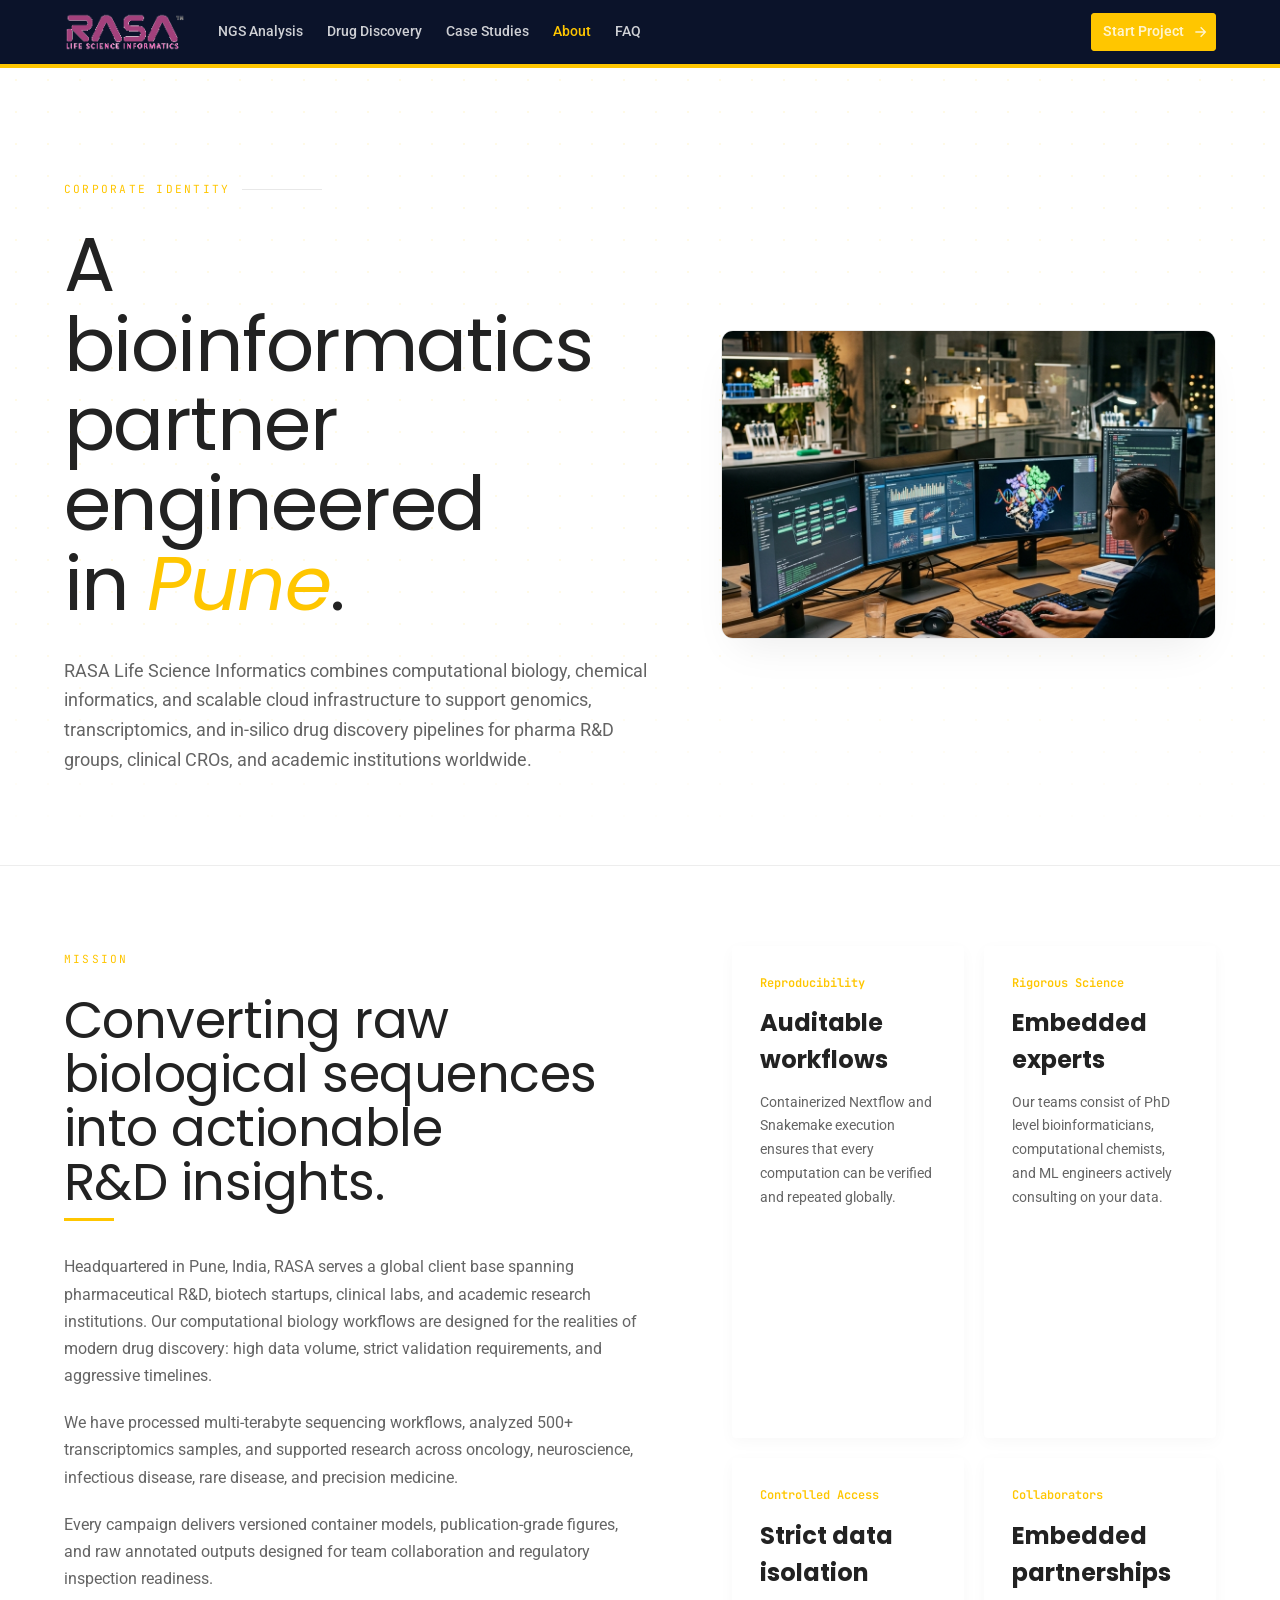
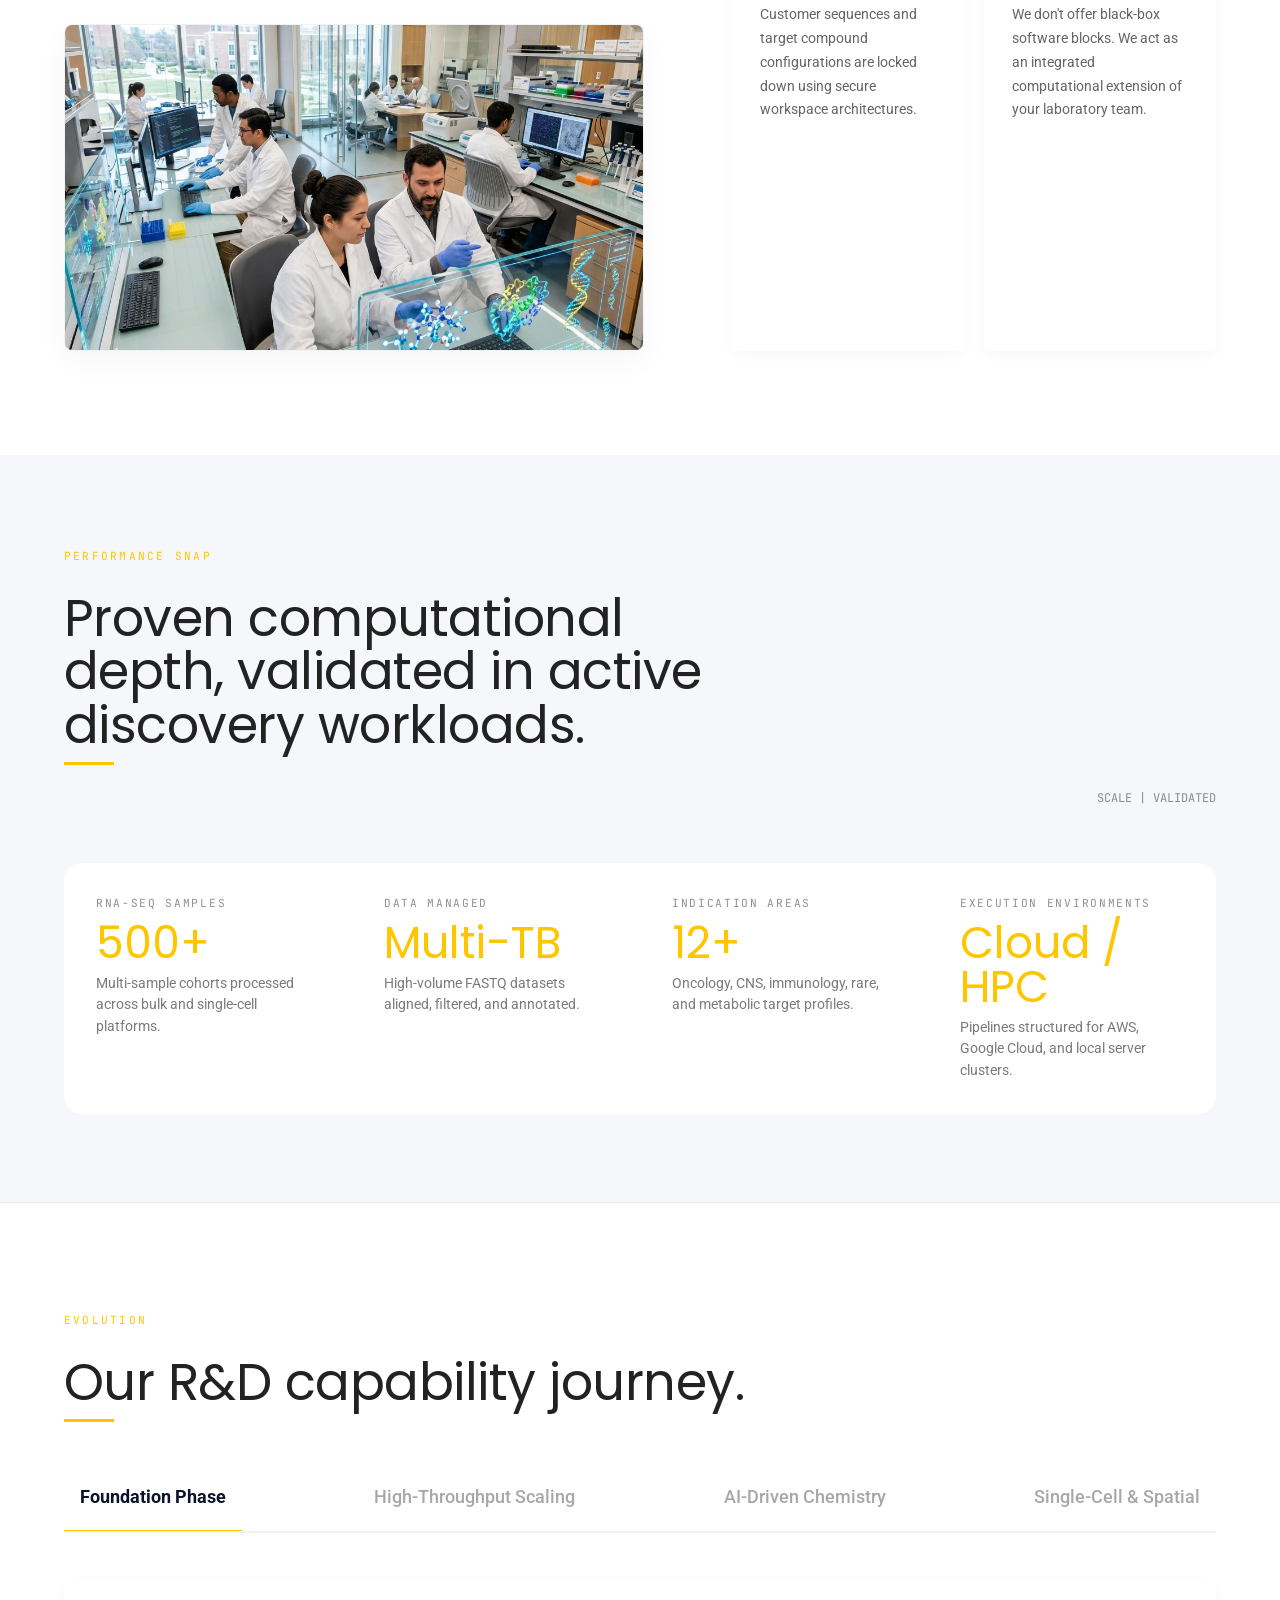
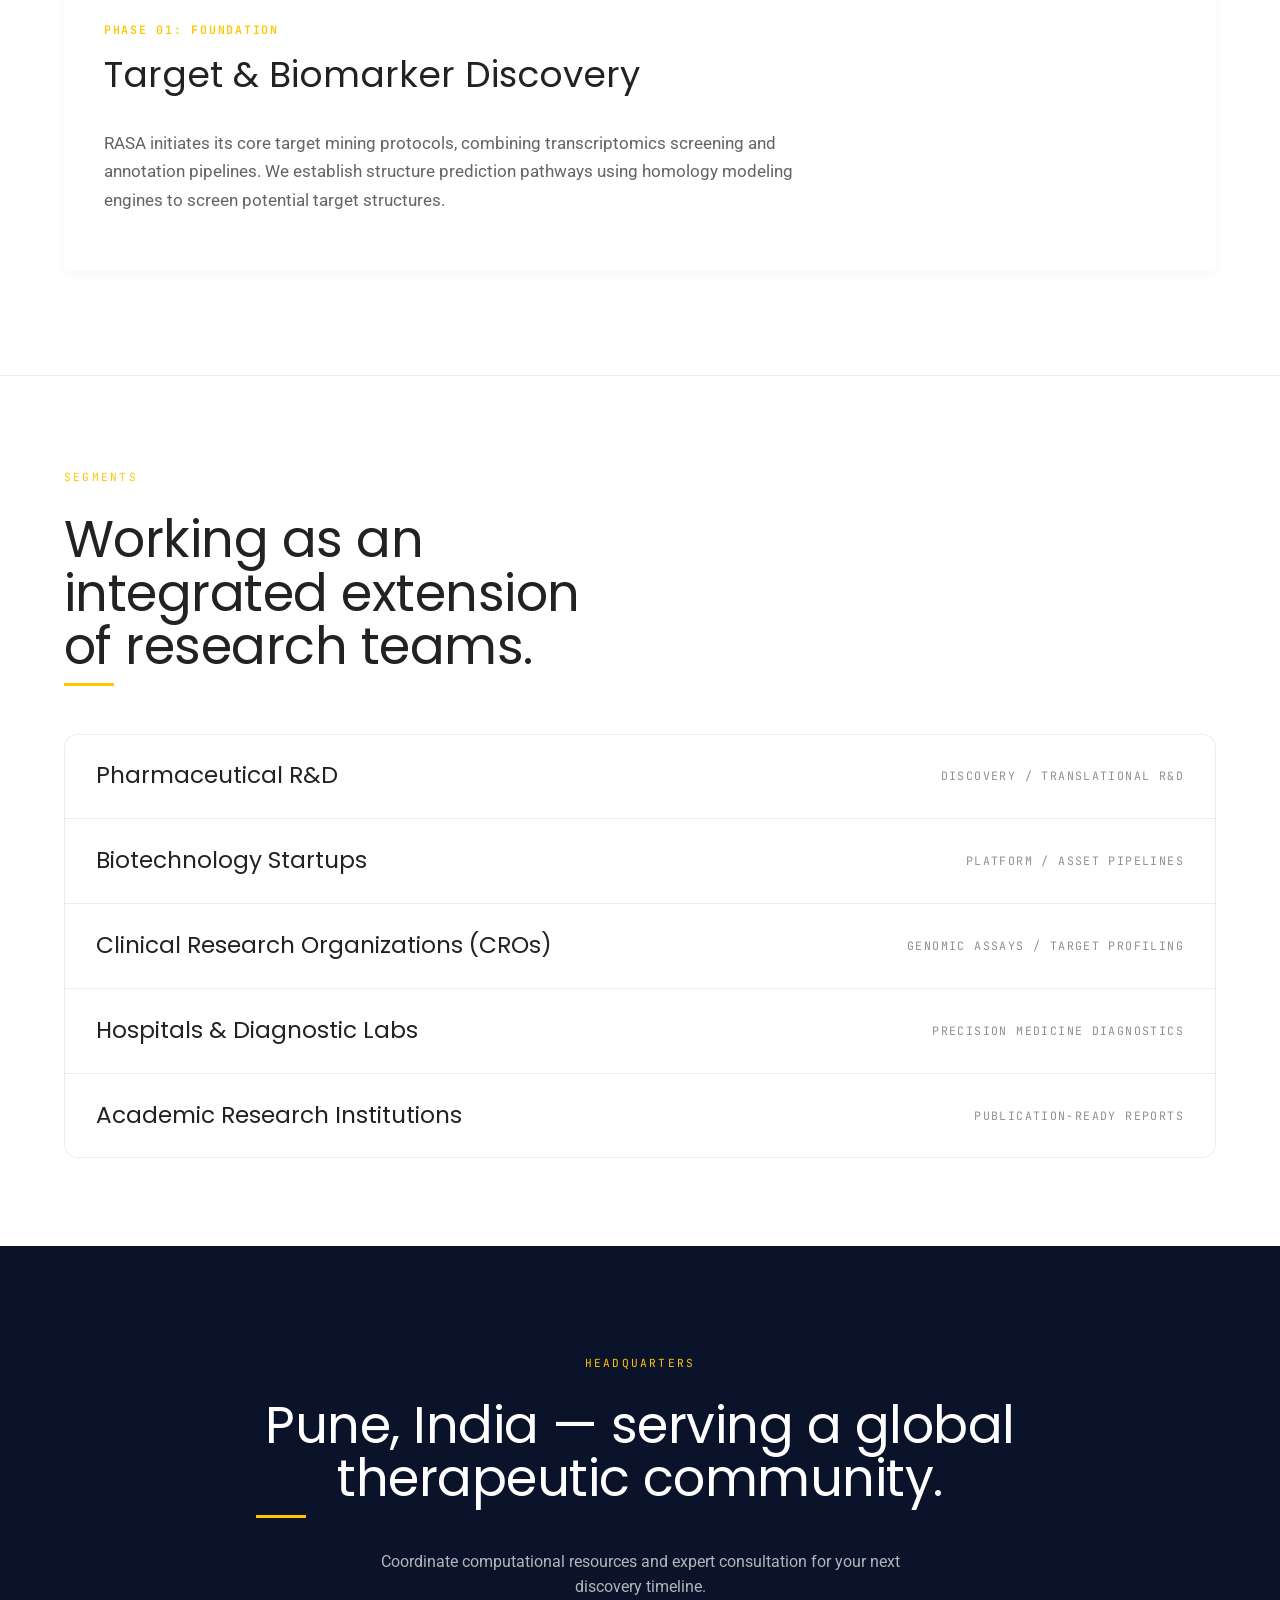
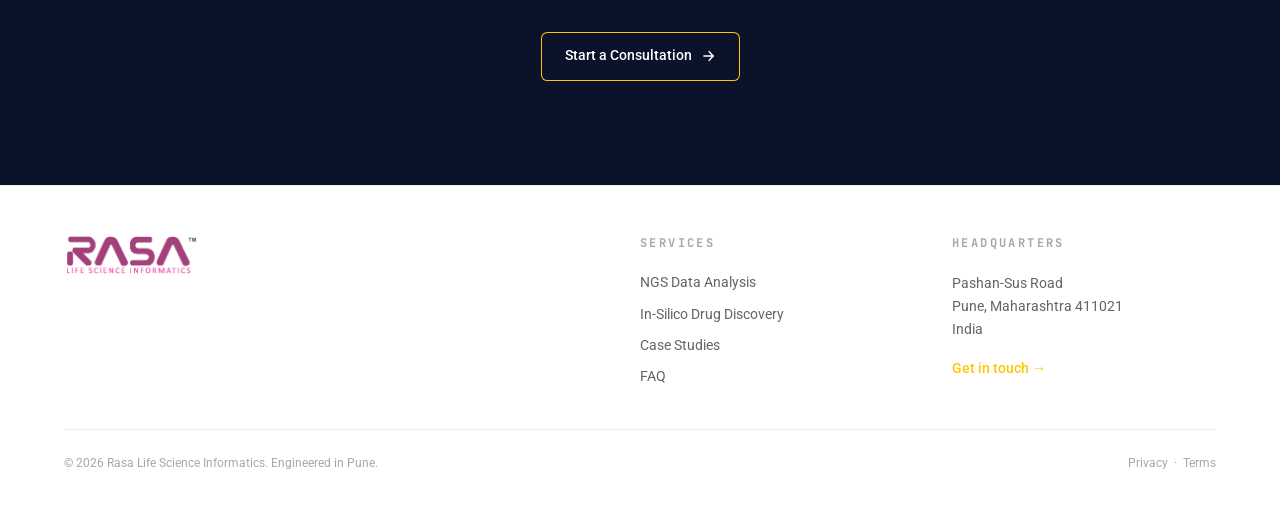
==== commit 1dd2c2f4: "style: integrate premium images, background graphics, and hover zoom effects" ====
--- a/about.html
+++ b/about.html
@@ -56,16 +56,21 @@
   <!-- PAGE HERO -->
   <section class="rasa-pagehero">
     <div class="rasa-grid-bg" aria-hidden="true"></div>
-    <div class="container">
-      <div class="rasa-reveal">
-        <span class="rasa-eyebrow">Corporate Identity<span class="rasa-eyebrow__rule"></span></span>
-      </div>
-      <h1 class="rasa-pagehero__h rasa-reveal" data-delay="1">
-        A bioinformatics partner engineered in <span class="serif italic leaf">Pune</span>.
-      </h1>
-      <p class="rasa-pagehero__lede rasa-reveal" data-delay="2">
-        RASA Life Science Informatics combines computational biology, chemical informatics, and scalable cloud infrastructure to support genomics, transcriptomics, and in-silico drug discovery pipelines for pharma R&amp;D groups, clinical CROs, and academic institutions worldwide.
-      </p>
+    <div class="container rasa-pagehero__grid">
+      <div>
+        <div class="rasa-reveal">
+          <span class="rasa-eyebrow">Corporate Identity<span class="rasa-eyebrow__rule"></span></span>
+        </div>
+        <h1 class="rasa-pagehero__h rasa-reveal" data-delay="1">
+          A bioinformatics partner engineered in <span class="serif italic leaf">Pune</span>.
+        </h1>
+        <p class="rasa-pagehero__lede rasa-reveal" data-delay="2">
+          RASA Life Science Informatics combines computational biology, chemical informatics, and scalable cloud infrastructure to support genomics, transcriptomics, and in-silico drug discovery pipelines for pharma R&amp;D groups, clinical CROs, and academic institutions worldwide.
+        </p>
+      </div>
+      <div class="rasa-reveal zoom-parent rasa-pagehero__art" data-delay="2">
+        <img src="images/computational_biologist_cluster.png" alt="Computational Biologist Cluster">
+      </div>
     </div>
   </section>
 
@@ -78,6 +83,9 @@
         <p>Headquartered in Pune, India, RASA serves a global client base spanning pharmaceutical R&amp;D, biotech startups, clinical labs, and academic research institutions. Our computational biology workflows are designed for the realities of modern drug discovery: high data volume, strict validation requirements, and aggressive timelines.</p>
         <p>We have processed multi-terabyte sequencing workflows, analyzed 500+ transcriptomics samples, and supported research across oncology, neuroscience, infectious disease, rare disease, and precision medicine.</p>
         <p>Every campaign delivers versioned container models, publication-grade figures, and raw annotated outputs designed for team collaboration and regulatory inspection readiness.</p>
+        <div class="zoom-parent" style="width: 100%; aspect-ratio: 16/9; overflow: hidden; border-radius: 0.5rem; margin-top: 2rem; border: 1px solid rgba(0,0,0,0.05); box-shadow: 0 10px 30px rgba(0,0,0,0.04);">
+          <img src="images/lab_collaboration_science.png" alt="Collaborators in Lab">
+        </div>
       </div>
 
       <div class="rasa-principles rasa-reveal" data-delay="1">
--- a/theme.css
+++ b/theme.css
@@ -221,7 +221,7 @@
 /* Dynamic Interactive SVG Network Canvas */
 .rasa-network-canvas {
   position: relative; z-index: 1; width: 100%; height: 100%;
-  border-radius: 50%; background: radial-gradient(circle, rgba(255,255,255,0.85) 0%, rgba(248,249,250,0.2) 100%);
+  border-radius: 50%; background: radial-gradient(circle, rgba(248, 249, 250, 0.4) 0%, rgba(248, 249, 250, 0.8) 100%), url('/images/computational_biologist_cluster.png') no-repeat center; background-size: cover;
   border: 1px solid rgba(255, 198, 0, 0.1);
   box-shadow: inset 0 0 40px rgba(255, 198, 0, 0.04), 0 20px 50px -25px rgba(255, 198, 0, 0.15);
   cursor: grab;
@@ -402,6 +402,58 @@
 .rasa-footer__bottom { padding-top: 1.5rem; border-top: 1px solid var(--border); display: flex; flex-wrap: wrap; gap: 1rem; justify-content: space-between; }
 
 .rasa-footer__bottom span, .rasa-footer__bottom a { font-size: 0.75rem; color: var(--foreground-40); margin: 0; display: inline; }
+
+/* Image Integration & Hover Zoom Effects */
+.zoom-parent {
+  overflow: hidden;
+  position: relative;
+}
+
+.zoom-parent img {
+  width: 100%;
+  height: 100%;
+  object-fit: cover;
+  transition: transform 0.6s cubic-bezier(0.16, 1, 0.3, 1);
+}
+
+.zoom-parent:hover img {
+  transform: scale(1.04);
+}
+
+.rasa-card__img-wrap {
+  width: 100%;
+  height: 160px;
+  overflow: hidden;
+  border-radius: 0.5rem;
+  margin-bottom: 1.25rem;
+  position: relative;
+  border: 1px solid rgba(0, 0, 0, 0.05);
+}
+
+.rasa-pagehero__grid {
+  display: grid;
+  grid-template-columns: 1fr;
+  gap: 3rem;
+  align-items: center;
+  margin-bottom: 2rem;
+}
+
+@media (min-width: 1000px) {
+  .rasa-pagehero__grid {
+    grid-template-columns: 1.2fr 1fr;
+    gap: 4rem;
+  }
+}
+
+.rasa-pagehero__art {
+  position: relative;
+  width: 100%;
+  aspect-ratio: 16/10;
+  overflow: hidden;
+  border-radius: 0.75rem;
+  border: 1px solid rgba(0, 0, 0, 0.08);
+  box-shadow: 0 20px 40px -15px rgba(0,0,0,0.08);
+}
 
 .rasa {
   /* Brand palette */
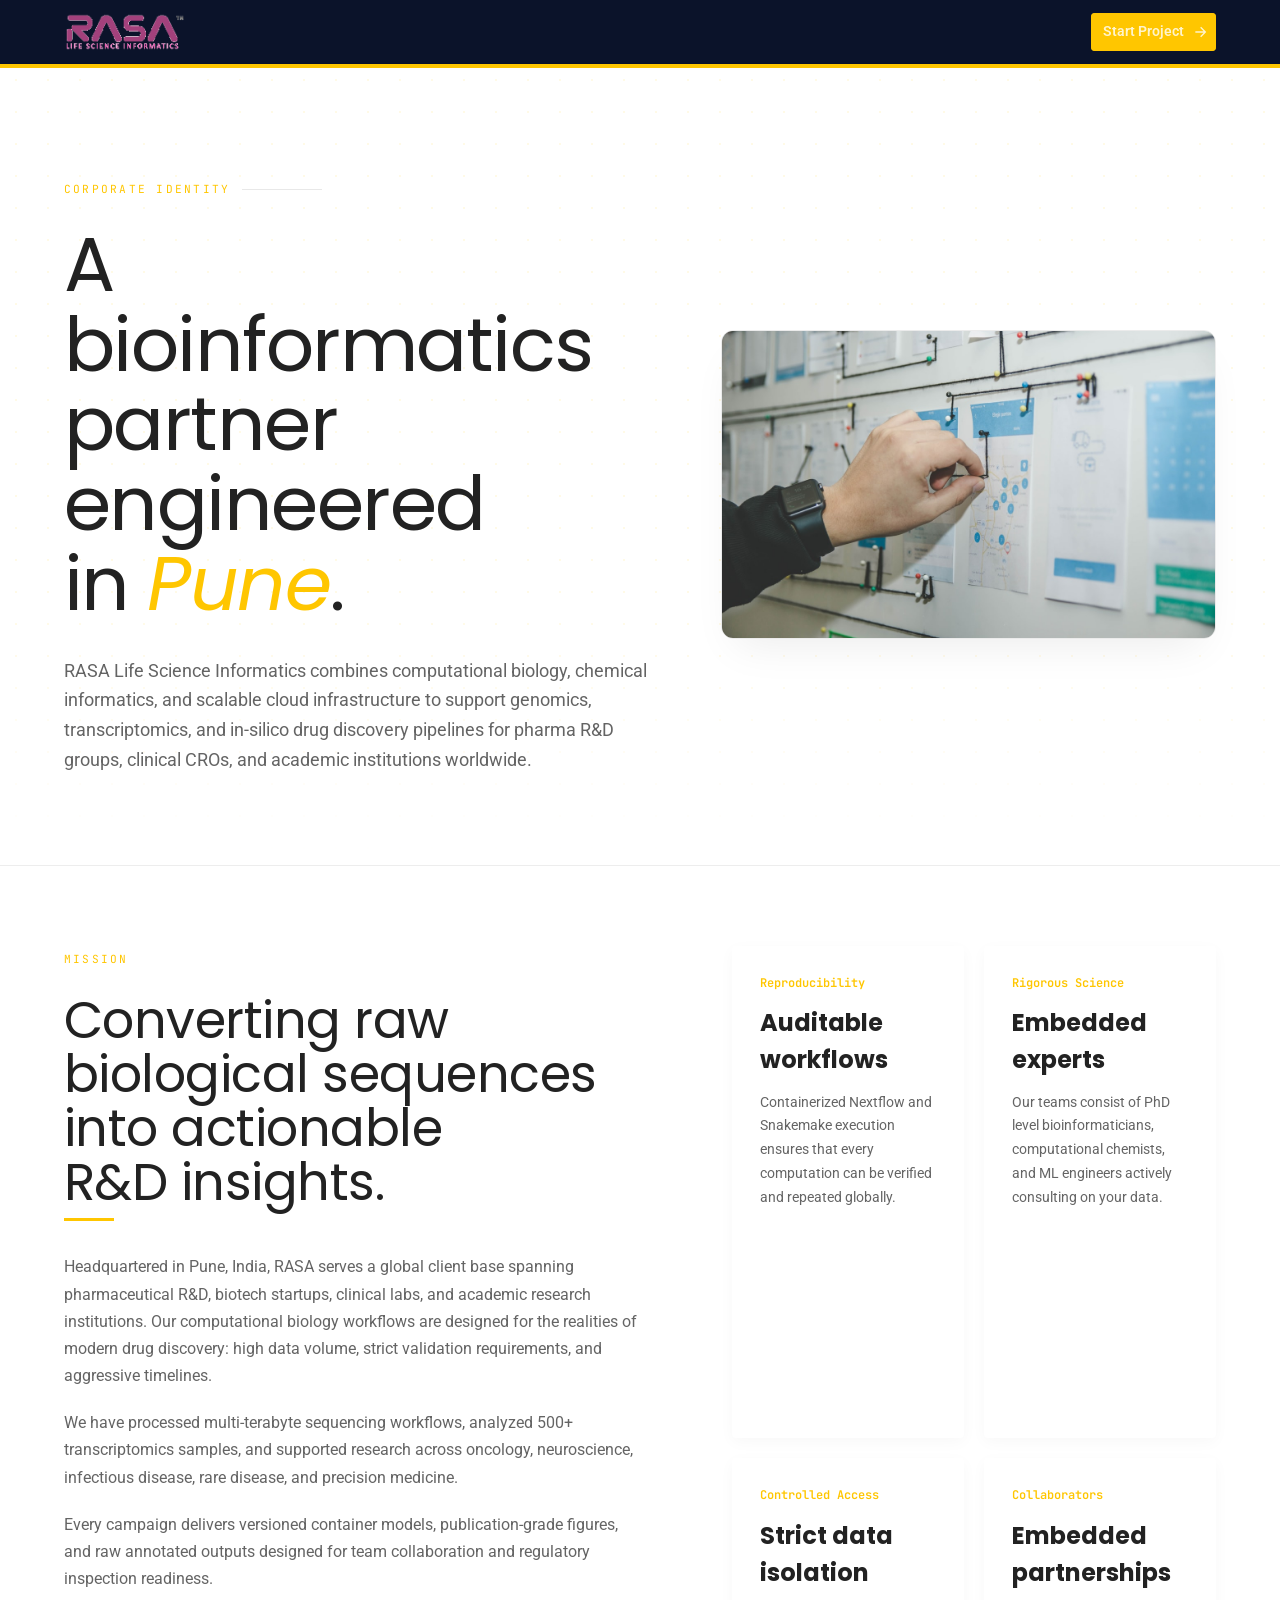
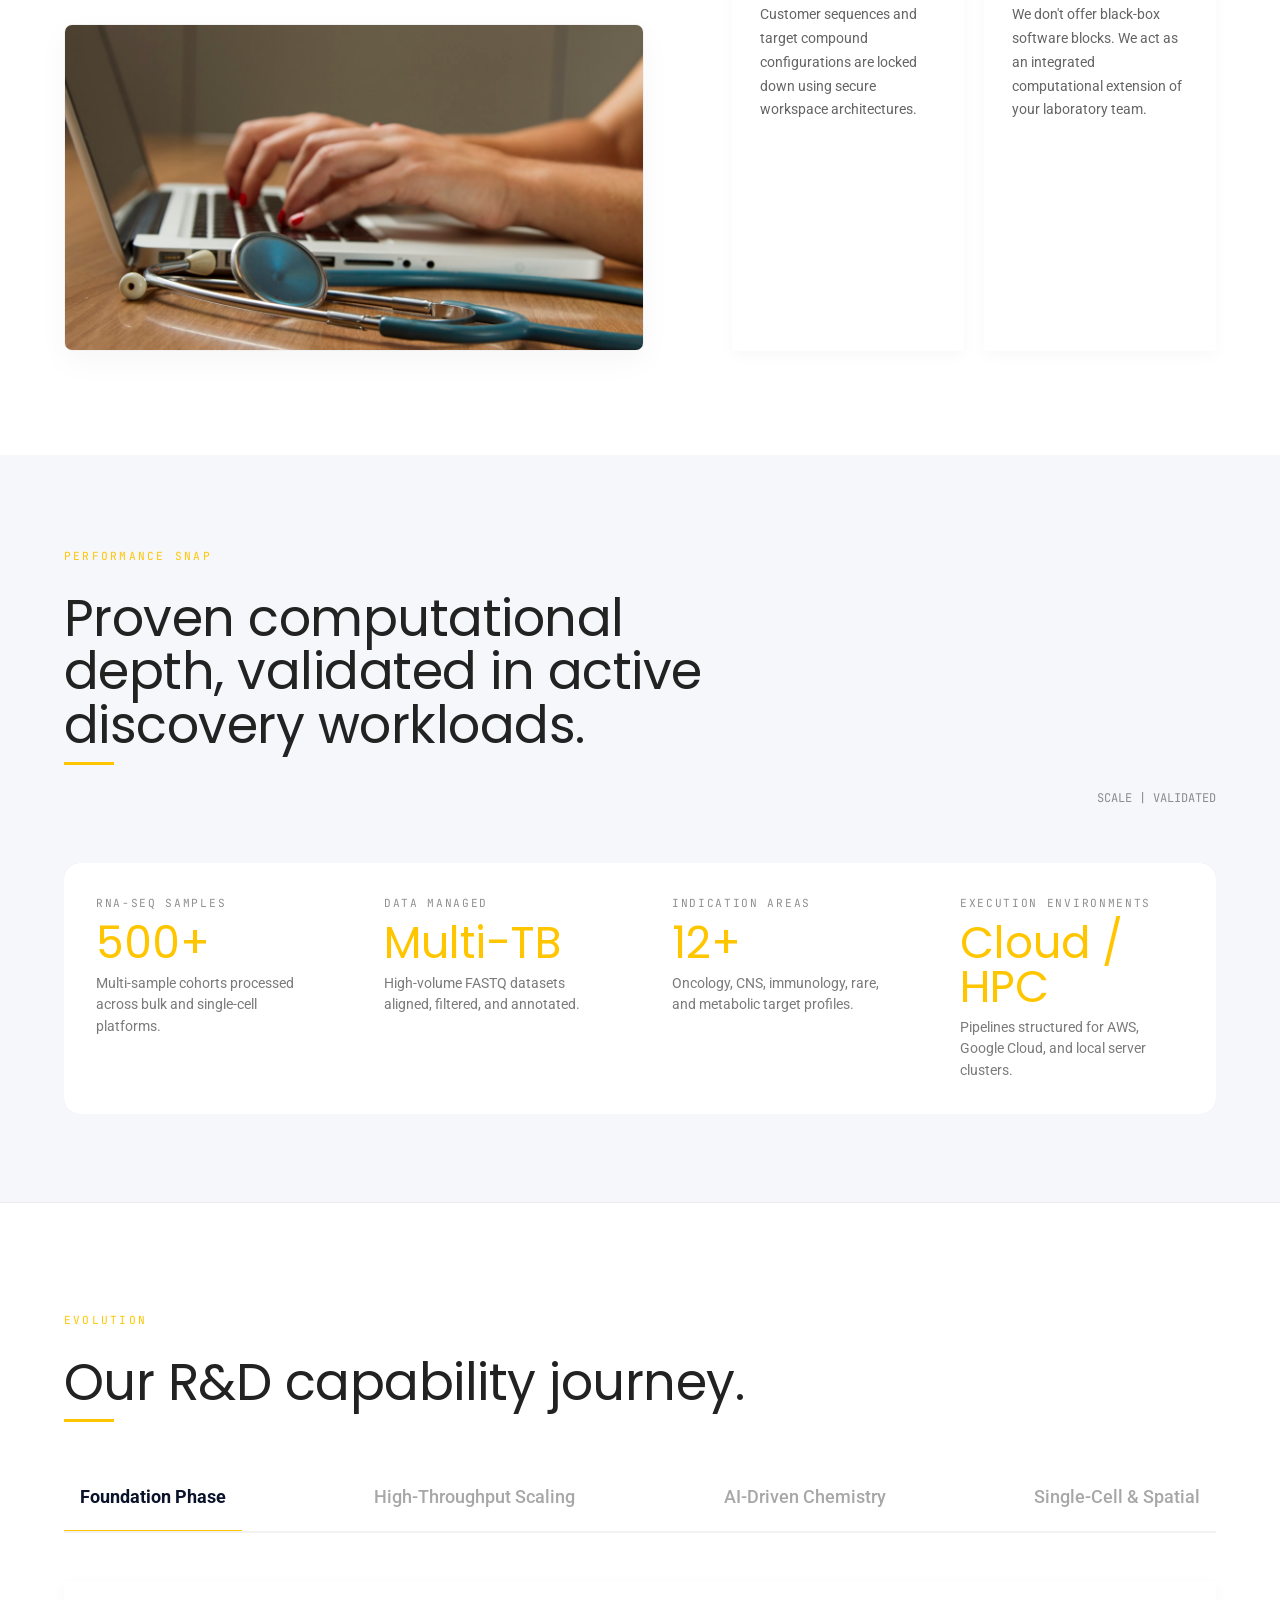
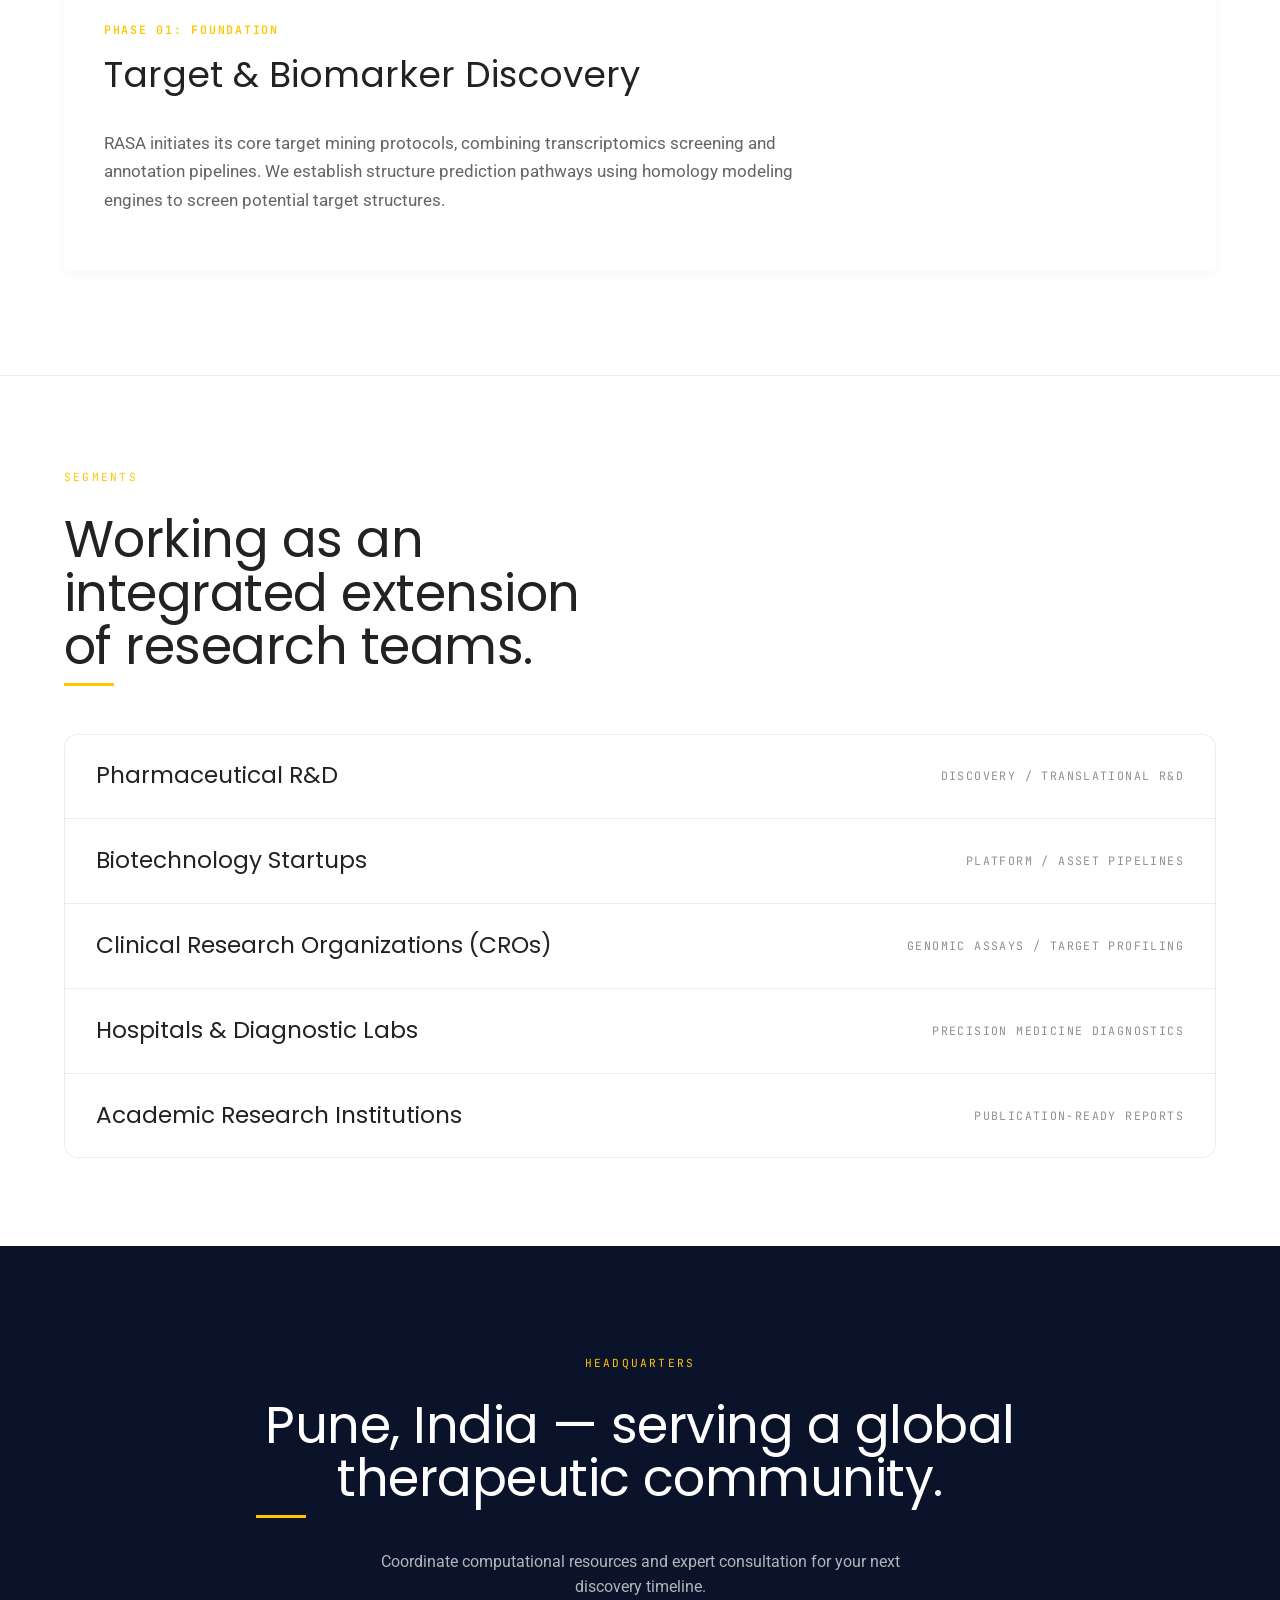
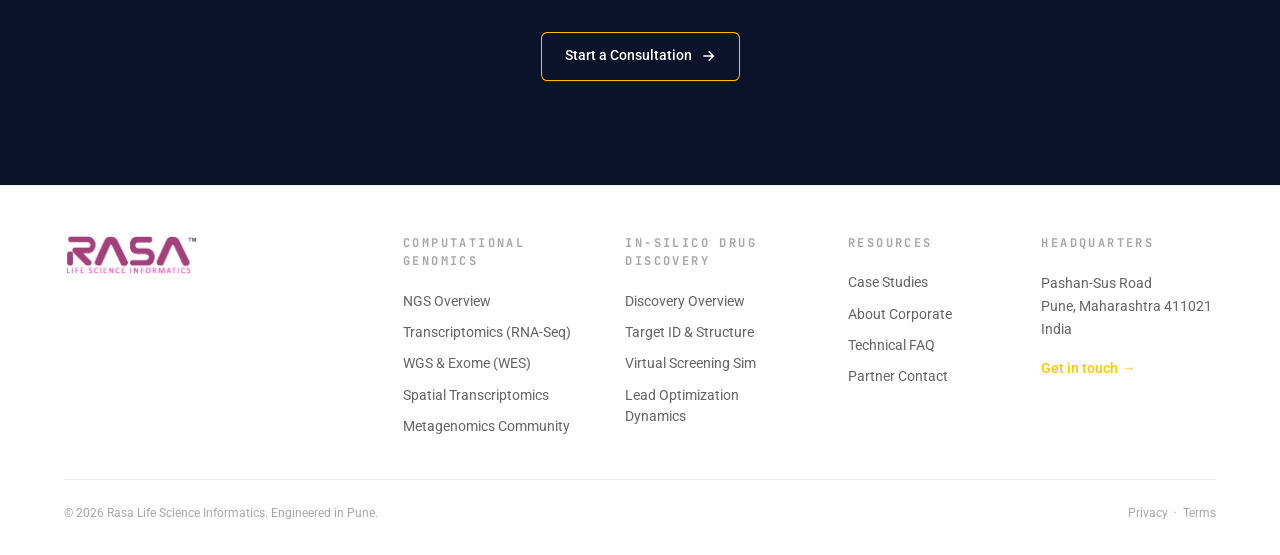
==== commit 76328a44: "feat: integrate detailed sub-pages, hover dropdown nav, 5-column footer, and SEO internal link routi" ====
--- a/about.html
+++ b/about.html
@@ -32,12 +32,29 @@
   <div class="rasa-header__inner">
     <div class="rasa-header__group">
       <a href="index.html" class="rasa-brand"><img src="logo.png" alt="RASA LSI Logo" style="height: 38px; width: auto; display: block; object-fit: contain; margin: 0;"></a>
-      <nav class="rasa-nav" aria-label="Primary Nav">
-        <a href="services-ngs.html">NGS Analysis</a>
-        <a href="services-drug-discovery.html">Drug Discovery</a>
-        <a href="case-studies.html">Case Studies</a>
-        <a href="about.html" class="is-active">About</a>
-        <a href="faq.html">FAQ</a>
+                              <nav class="rasa-nav" aria-label="Primary Nav">
+        <div class="rasa-nav__item">
+          <a href="services-ngs.html">NGS Analysis <span class="rasa-nav__arrow">▼</span></a>
+          <div class="rasa-nav__dropdown">
+            <a href="services-ngs.html">Overview</a>
+            <a href="services-ngs-transcriptomics.html">Transcriptomics (RNA-Seq)</a>
+            <a href="services-ngs-wgs-wes.html">WGS &amp; Exome (WES)</a>
+            <a href="services-ngs-spatial.html">Spatial Transcriptomics</a>
+            <a href="services-ngs-metagenomics.html">Metagenomics</a>
+          </div>
+        </div>
+        <div class="rasa-nav__item">
+          <a href="services-drug-discovery.html">Drug Discovery <span class="rasa-nav__arrow">▼</span></a>
+          <div class="rasa-nav__dropdown">
+            <a href="services-drug-discovery.html">Overview</a>
+            <a href="services-dd-target-id.html">Target ID &amp; Structure</a>
+            <a href="services-dd-virtual-screening.html">Virtual Screening</a>
+            <a href="services-dd-lead-optimization.html">Lead Optimization</a>
+          </div>
+        </div>
+        <div class="rasa-nav__item"><a href="case-studies.html">Case Studies</a></div>
+        <div class="rasa-nav__item"><a href="about.html">About</a></div>
+        <div class="rasa-nav__item"><a href="faq.html">FAQ</a></div>
       </nav>
     </div>
     <div class="rasa-header__actions" style="display: flex; align-items: center; gap: 1rem;">
@@ -235,11 +252,26 @@
         <div class="rasa-footer__brand"><img src="logo.png" alt="RASA LSI Logo" style="height: 42px; width: auto; display: block; object-fit: contain;"></div>
       </div>
       <div>
-        <h4>Services</h4>
-        <a href="services-ngs.html">NGS Data Analysis</a>
-        <a href="services-drug-discovery.html">In-Silico Drug Discovery</a>
+        <h4>Computational Genomics</h4>
+        <a href="services-ngs.html">NGS Overview</a>
+        <a href="services-ngs-transcriptomics.html">Transcriptomics (RNA-Seq)</a>
+        <a href="services-ngs-wgs-wes.html">WGS &amp; Exome (WES)</a>
+        <a href="services-ngs-spatial.html">Spatial Transcriptomics</a>
+        <a href="services-ngs-metagenomics.html">Metagenomics Community</a>
+      </div>
+      <div>
+        <h4>In-Silico Drug Discovery</h4>
+        <a href="services-drug-discovery.html">Discovery Overview</a>
+        <a href="services-dd-target-id.html">Target ID &amp; Structure</a>
+        <a href="services-dd-virtual-screening.html">Virtual Screening Sim</a>
+        <a href="services-dd-lead-optimization.html">Lead Optimization Dynamics</a>
+      </div>
+      <div>
+        <h4>Resources</h4>
         <a href="case-studies.html">Case Studies</a>
-        <a href="faq.html">FAQ</a>
+        <a href="about.html">About Corporate</a>
+        <a href="faq.html">Technical FAQ</a>
+        <a href="contact.html">Partner Contact</a>
       </div>
       <div>
         <h4>Headquarters</h4>
--- a/theme.css
+++ b/theme.css
@@ -221,7 +221,7 @@
 /* Dynamic Interactive SVG Network Canvas */
 .rasa-network-canvas {
   position: relative; z-index: 1; width: 100%; height: 100%;
-  border-radius: 50%; background: radial-gradient(circle, rgba(248, 249, 250, 0.4) 0%, rgba(248, 249, 250, 0.8) 100%), url('/images/computational_biologist_cluster.png') no-repeat center; background-size: cover;
+  border-radius: 50%; background: radial-gradient(circle, rgba(255, 255, 255, 0.95) 0%, rgba(248, 249, 250, 0.6) 100%);
   border: 1px solid rgba(255, 198, 0, 0.1);
   box-shadow: inset 0 0 40px rgba(255, 198, 0, 0.04), 0 20px 50px -25px rgba(255, 198, 0, 0.15);
   cursor: grab;
@@ -413,11 +413,38 @@
   width: 100%;
   height: 100%;
   object-fit: cover;
-  transition: transform 0.6s cubic-bezier(0.16, 1, 0.3, 1);
+  transition: transform 0.8s cubic-bezier(0.16, 1, 0.3, 1);
 }
 
 .zoom-parent:hover img {
-  transform: scale(1.04);
+  transform: scale(1.05);
+}
+
+/* Shine Sweep Animation */
+.zoom-parent::after {
+  content: "";
+  position: absolute;
+  top: 0; left: -150%;
+  width: 100%; height: 100%;
+  background: linear-gradient(90deg, transparent, rgba(255, 255, 255, 0.15), transparent);
+  transform: skewX(-20deg);
+  pointer-events: none;
+  z-index: 2;
+}
+
+.zoom-parent:hover::after {
+  left: 150%;
+  transition: left 1.2s cubic-bezier(0.16, 1, 0.3, 1);
+}
+
+/* Premium Camera Reveal on Page Hero load */
+.rasa-pagehero__art img {
+  transform: scale(1.1);
+  transition: transform 1.8s cubic-bezier(0.16, 1, 0.3, 1) 0.1s;
+}
+
+.rasa-pagehero__art.is-visible img {
+  transform: scale(1);
 }
 
 .rasa-card__img-wrap {
@@ -453,6 +480,73 @@
   border-radius: 0.75rem;
   border: 1px solid rgba(0, 0, 0, 0.08);
   box-shadow: 0 20px 40px -15px rgba(0,0,0,0.08);
+}
+
+/* Navigation Dropdowns & Links Expansion */
+.rasa-nav { display: none; gap: 1.5rem; font-size: 0.875rem; font-weight: 500; align-items: center; }
+
+.rasa-nav__item { position: relative; display: inline-flex; align-items: center; }
+
+.rasa-nav__item > a { color: var(--foreground-70); transition: color 0.15s; text-decoration: none; padding: 0.5rem 0; display: inline-flex; align-items: center; gap: 0.25rem; }
+
+.rasa-nav__item > a:hover, .rasa-nav__item > a.is-active { color: var(--foreground); }
+
+.rasa-nav__arrow { font-size: 0.6rem; opacity: 0.5; transition: transform 0.2s; display: inline-block; }
+
+.rasa-nav__item:hover .rasa-nav__arrow { transform: translateY(1px); }
+
+.rasa-nav__dropdown {
+  position: absolute;
+  top: 100%; left: 50%;
+  transform: translateX(-50%) translateY(10px);
+  background: var(--cream);
+  border: 1px solid var(--border);
+  box-shadow: 0 10px 30px -10px rgba(0,0,0,0.08);
+  border-radius: 0.5rem;
+  padding: 0.5rem 0;
+  min-width: 230px;
+  opacity: 0;
+  visibility: hidden;
+  transition: opacity 0.2s ease, transform 0.2s ease, visibility 0.2s;
+  z-index: 100;
+  text-align: left;
+  margin-top: 0.25rem;
+}
+
+.rasa-nav__item:hover .rasa-nav__dropdown {
+  opacity: 1;
+  visibility: visible;
+  transform: translateX(-50%) translateY(0);
+}
+
+.rasa-nav__dropdown a {
+  display: block !important;
+  padding: 0.5rem 1.25rem !important;
+  font-size: 0.825rem !important;
+  color: var(--foreground-70) !important;
+  font-weight: 500 !important;
+  text-decoration: none;
+  transition: color 0.15s, background-color 0.15s;
+  border: none !important;
+  margin: 0 !important;
+  width: 100%;
+  box-sizing: border-box;
+}
+
+.rasa-nav__dropdown a:hover {
+  color: var(--foreground) !important;
+  background-color: var(--foreground-05);
+}
+
+.rasa-nav__dropdown a.is-active {
+  color: var(--leaf) !important;
+  background-color: var(--leaf-tint);
+}
+
+@media (min-width: 1000px) {
+  .rasa-footer__grid {
+    grid-template-columns: 2fr 1.2fr 1.2fr 1fr 1.2fr !important;
+  }
 }
 
 .rasa {
